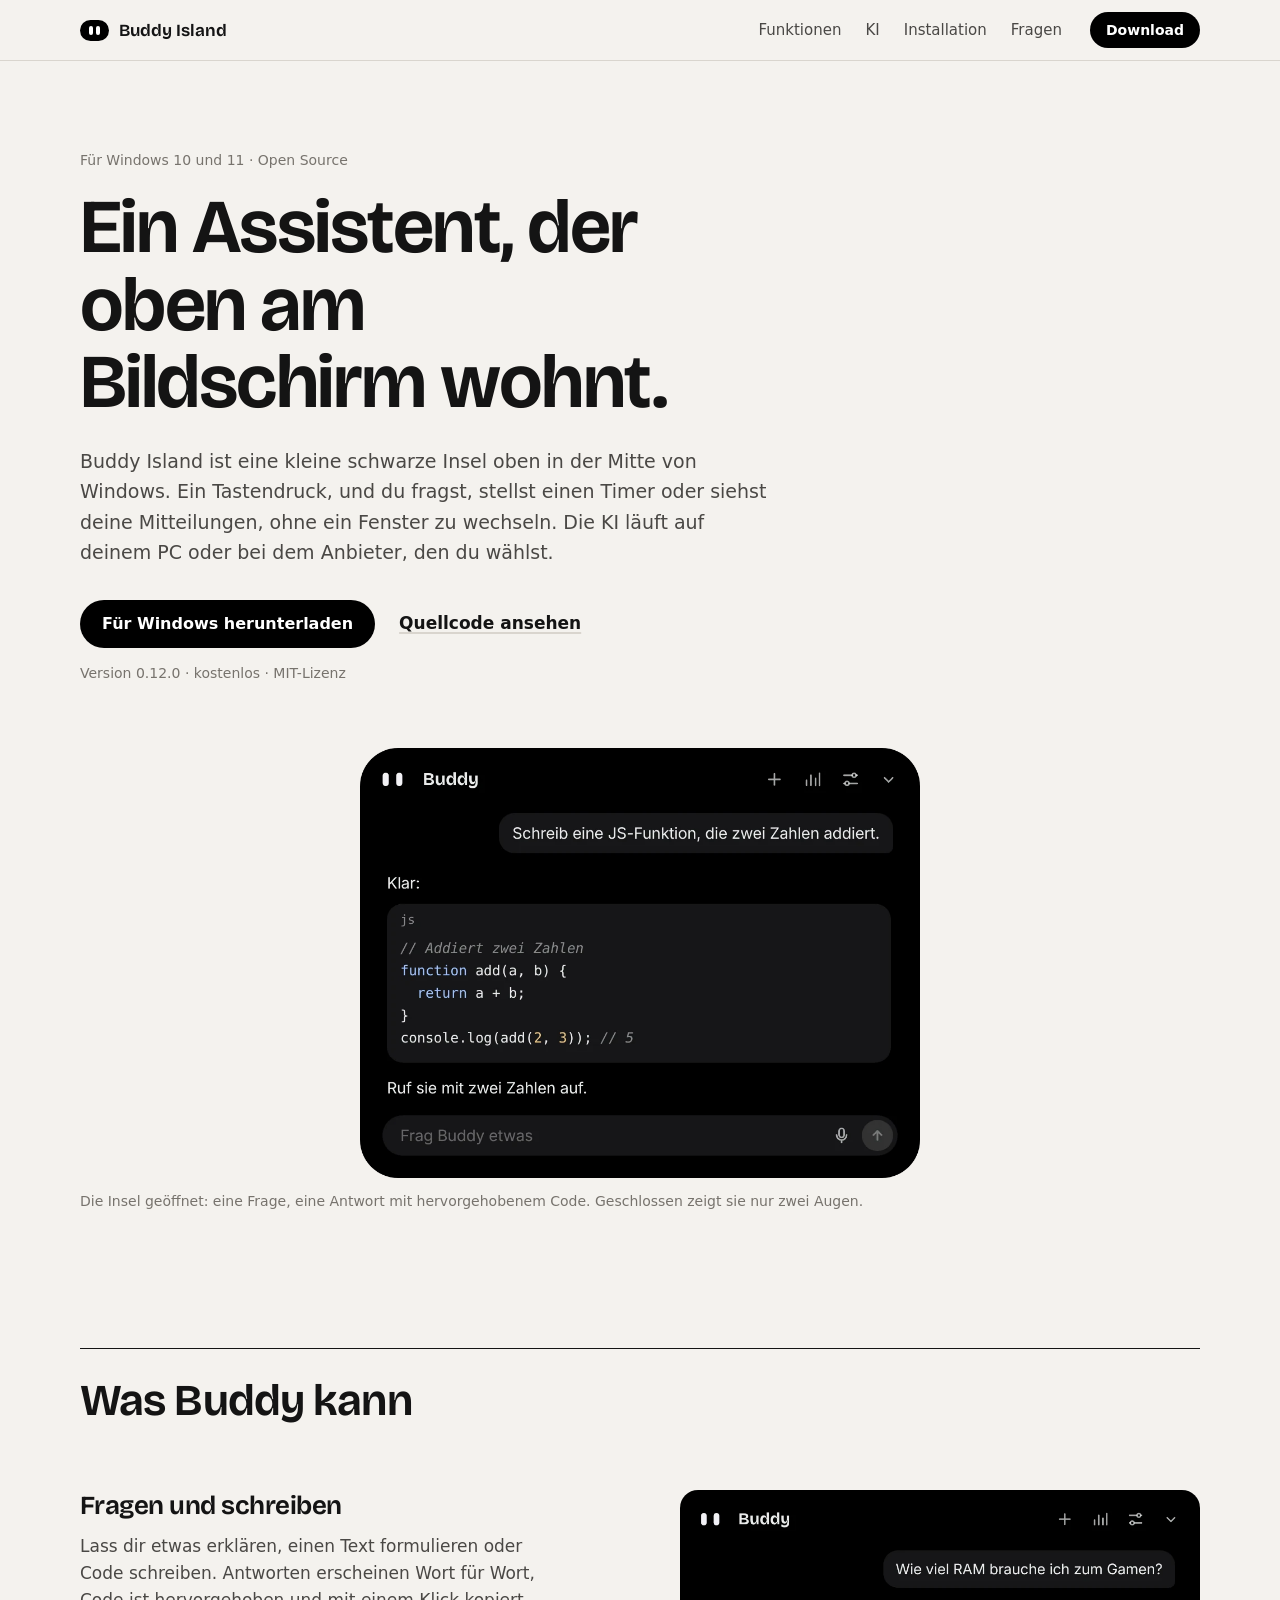
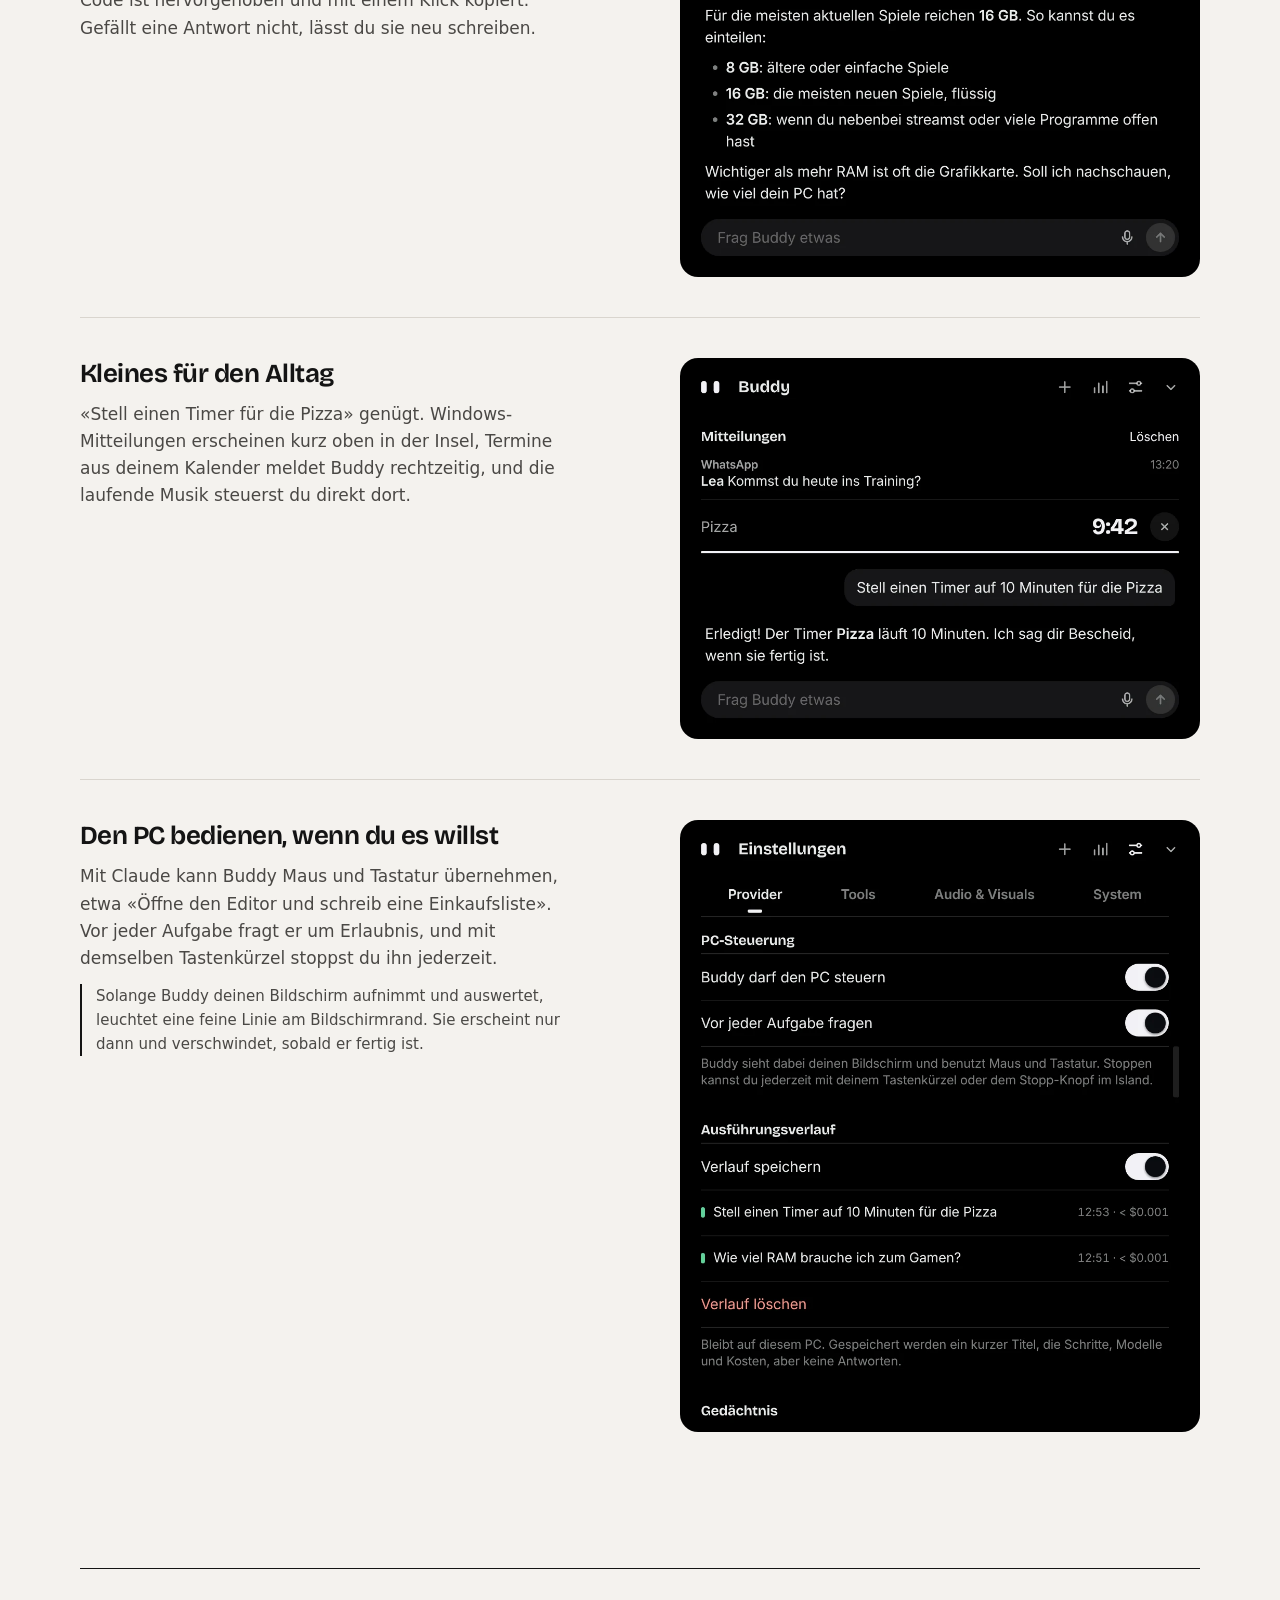
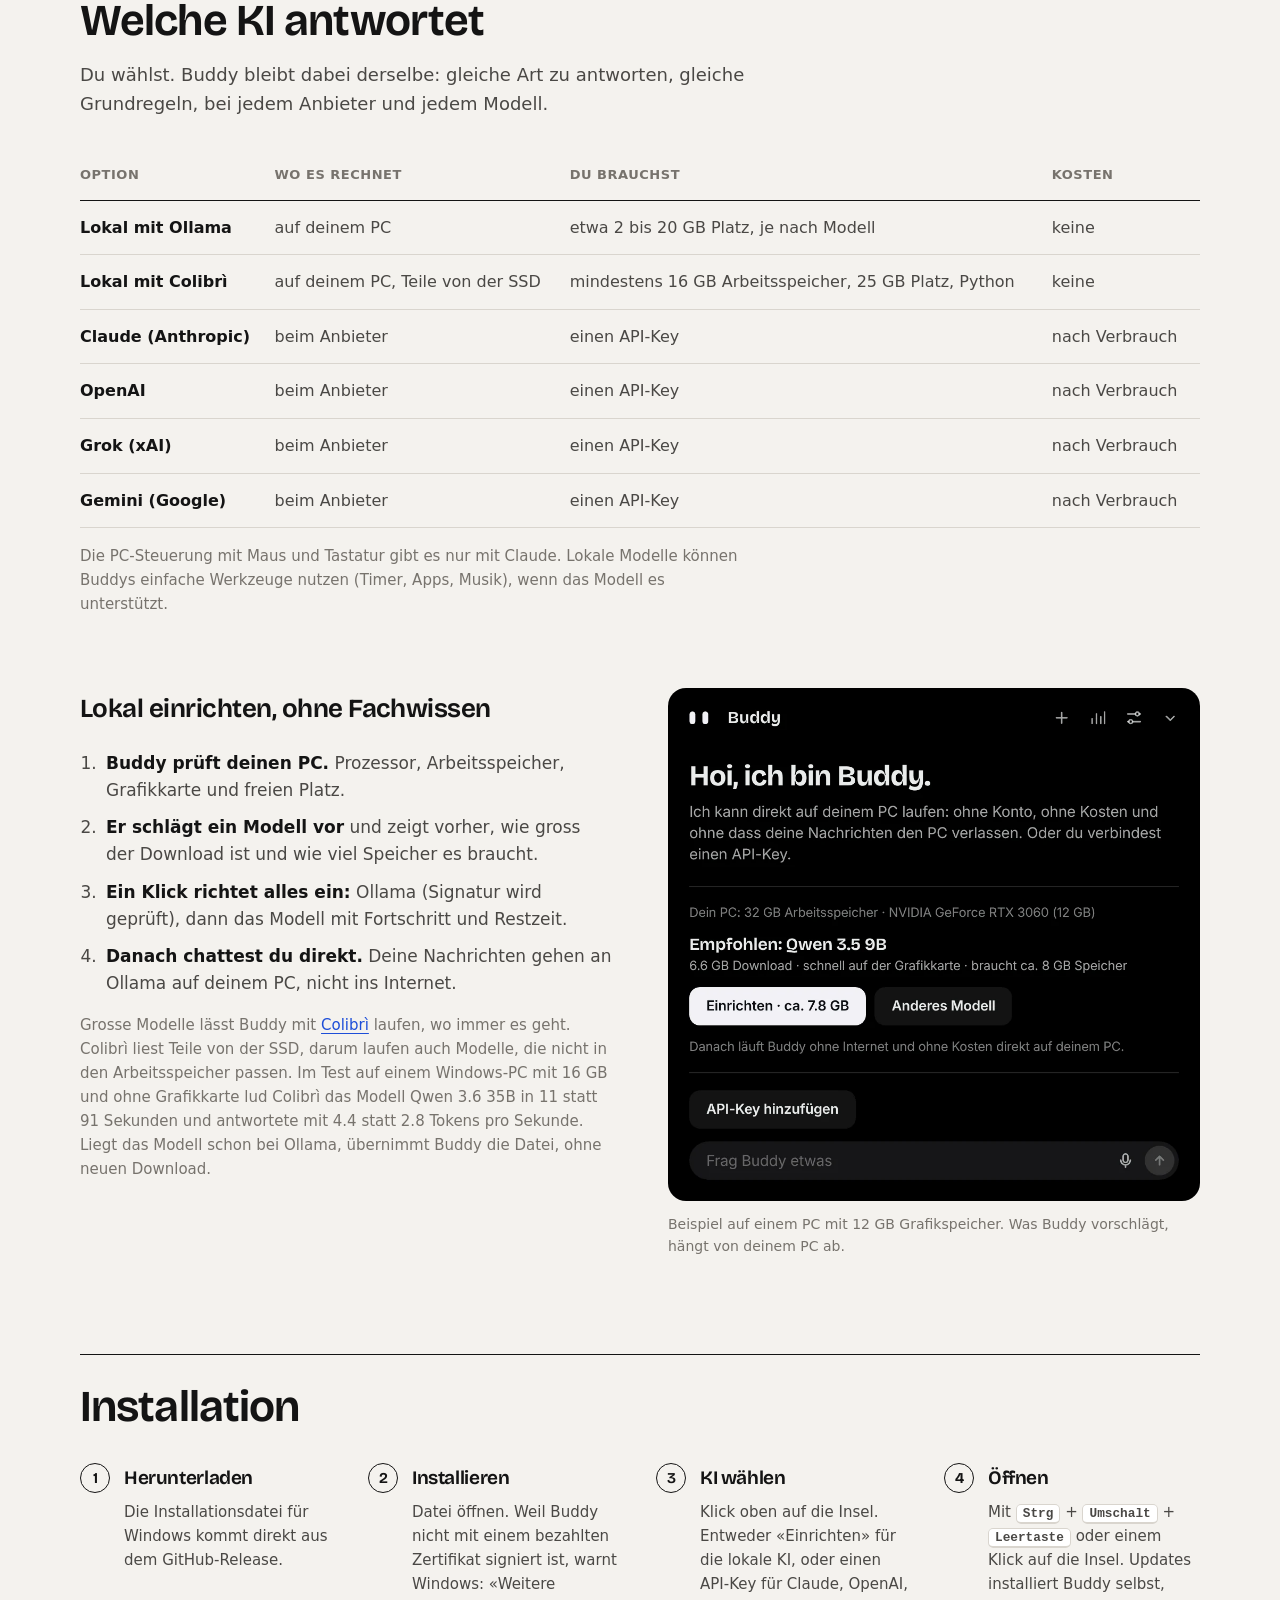
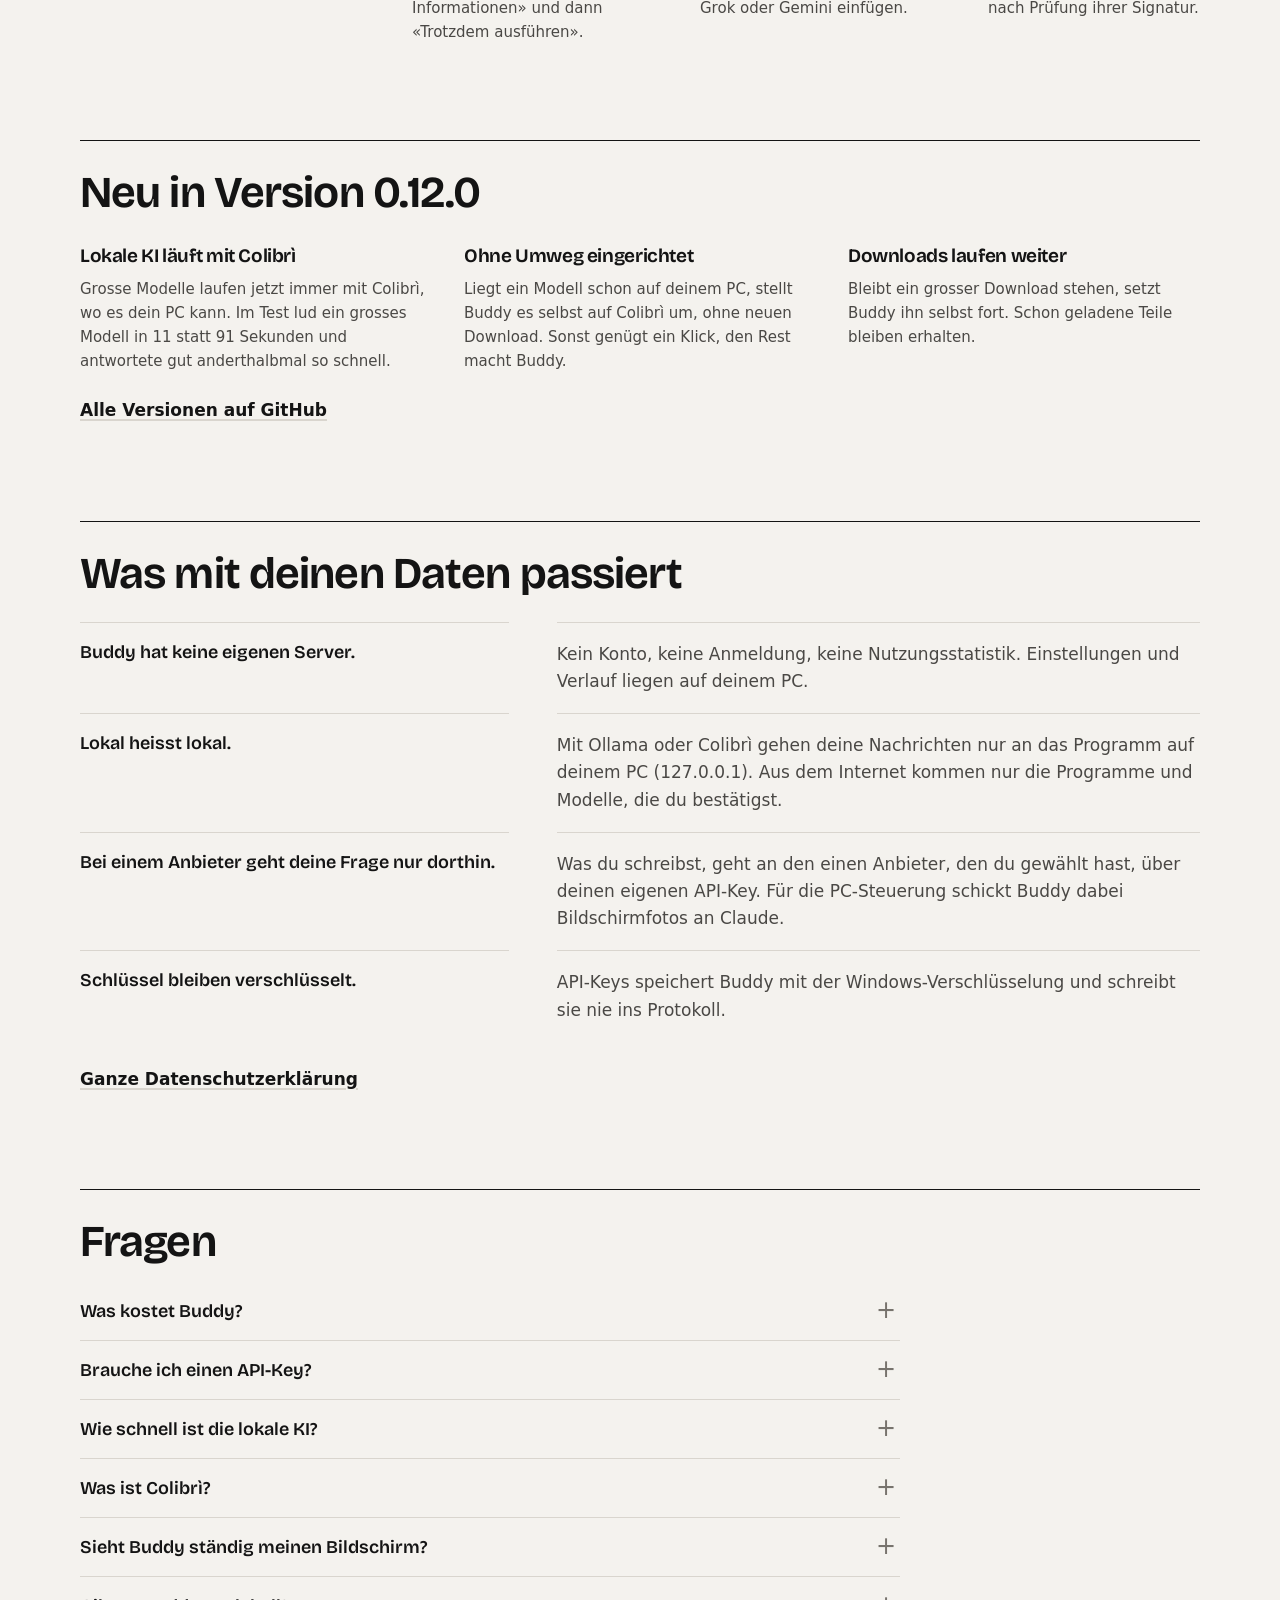
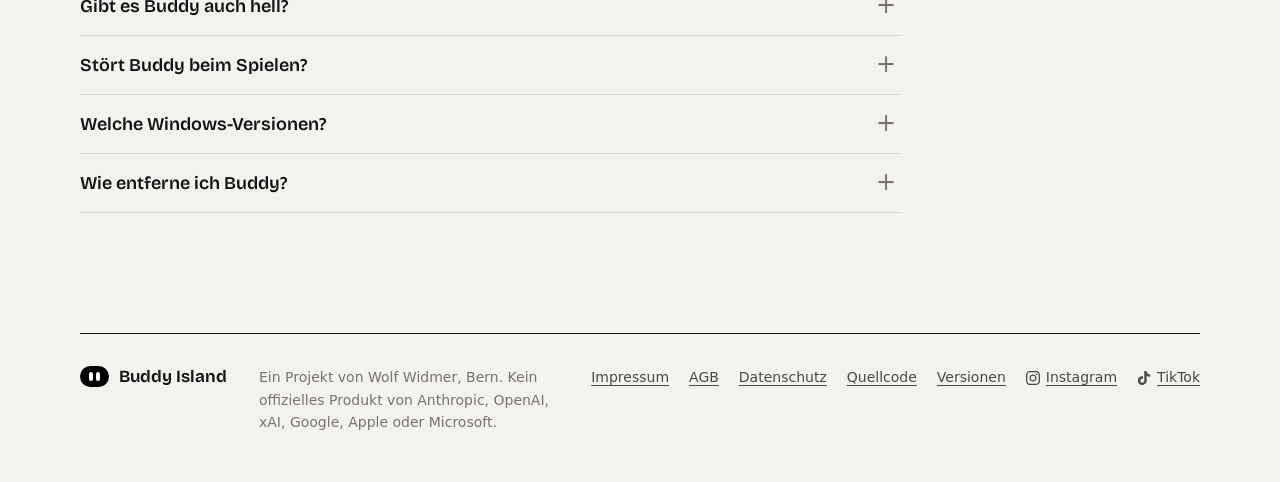
==== index.html @ fc5bae1f "Impressum, AGB und Datenschutz für Buddy Cloud - impressum.html: Anbieter, Adresse, Kontakt (Pflicht" ====
<!doctype html>
<html lang="de">
<head>
  <meta charset="utf-8">
  <meta name="viewport" content="width=device-width, initial-scale=1">
  <title>Buddy Island – KI-Assistent oben am Windows-Bildschirm</title>
  <meta name="description" content="Buddy Island ist ein Open-Source-Assistent für Windows 10 und 11, der als kleine Insel oben am Bildschirm wohnt. Lokal mit Ollama oder Colibrì, oder mit Claude, OpenAI, Grok und Gemini.">
  <link rel="canonical" href="https://buddy-island.top/">
  <meta property="og:type" content="website">
  <meta property="og:locale" content="de_CH">
  <meta property="og:site_name" content="Buddy Island">
  <meta property="og:title" content="Buddy Island – KI-Assistent oben am Windows-Bildschirm">
  <meta property="og:description" content="Eine kleine Insel oben in Windows: Fragen, Timer, Musik, Mitteilungen. Lokal oder mit Claude, OpenAI, Grok und Gemini.">
  <meta property="og:url" content="https://buddy-island.top/">
  <meta property="og:image" content="https://buddy-island.top/img/og.png">
  <meta property="og:image:width" content="1200">
  <meta property="og:image:height" content="630">
  <meta name="twitter:card" content="summary_large_image">
  <meta name="theme-color" content="#f4f2ee">
  <meta http-equiv="Content-Security-Policy" content="default-src 'self'; img-src 'self' data:; style-src 'self'; font-src 'self'; script-src 'self'; connect-src https://api.github.com https://raw.githubusercontent.com">
  <link rel="icon" href="favicon.png">
  <link rel="apple-touch-icon" href="apple-touch-icon.png">
  <link rel="preload" href="fonts/bricolage-grotesque.woff2" as="font" type="font/woff2" crossorigin>
  <link rel="stylesheet" href="style.css">
</head>
<body>
  <a class="skip" href="#inhalt">Zum Inhalt springen</a>

  <header class="top">
    <div class="wrap top-row">
      <a class="mark" href="#" aria-label="Buddy Island, zum Seitenanfang"><span class="eyes" aria-hidden="true"><i></i><i></i></span>Buddy Island</a>
      <nav aria-label="Hauptnavigation">
        <ul class="nav" id="nav">
          <li><a href="#kann">Funktionen</a></li>
          <li><a href="#ki">KI</a></li>
          <li><a href="#start">Installation</a></li>
          <li><a href="#fragen">Fragen</a></li>
        </ul>
      </nav>
      <a class="btn btn-small" href="https://github.com/wolfawidmer-sudo/buddy-island/releases/latest" data-download>Download</a>
    </div>
  </header>

  <main id="inhalt">
    <section class="hero wrap">
      <p class="eyebrow">Für Windows 10 und 11 · Open Source</p>
      <h1>Ein Assistent, der oben am Bildschirm wohnt.</h1>
      <p class="lead">Buddy Island ist eine kleine schwarze Insel oben in der Mitte von Windows. Ein Tastendruck, und du fragst, stellst einen Timer oder siehst deine Mitteilungen, ohne ein Fenster zu wechseln. Die KI läuft auf deinem PC oder bei dem Anbieter, den du wählst.</p>
      <div class="cta">
        <a class="btn" href="https://github.com/wolfawidmer-sudo/buddy-island/releases/latest" data-download>Für Windows herunterladen</a>
        <a class="link" href="https://github.com/wolfawidmer-sudo/buddy-island">Quellcode ansehen</a>
      </div>
      <p class="meta"><span data-version>Version 0.12.0</span><span data-size></span> · kostenlos · MIT-Lizenz</p>

      <figure class="stage">
        <div class="stage-screen">
          <img class="stage-island" src="img/chat-code.webp" width="1000" height="768" alt="Das geöffnete Buddy-Island oben am Bildschirm: Buddy schreibt eine JavaScript-Funktion, der Code ist farbig hervorgehoben.">
        </div>
        <figcaption>Die Insel geöffnet: eine Frage, eine Antwort mit hervorgehobenem Code. Geschlossen zeigt sie nur zwei Augen.</figcaption>
      </figure>
    </section>

    <section class="block wrap" id="kann" aria-labelledby="kann-t">
      <h2 id="kann-t">Was Buddy kann</h2>
      <div class="rows">
        <article class="row">
          <div class="row-text">
            <h3>Fragen und schreiben</h3>
            <p>Lass dir etwas erklären, einen Text formulieren oder Code schreiben. Antworten erscheinen Wort für Wort, Code ist hervorgehoben und mit einem Klick kopiert. Gefällt eine Antwort nicht, lässt du sie neu schreiben.</p>
          </div>
          <img class="shot" src="img/open-ai.webp" width="1000" height="744" loading="lazy" alt="Buddy beantwortet die Frage, wie viel Arbeitsspeicher man zum Gamen braucht.">
        </article>
        <article class="row">
          <div class="row-text">
            <h3>Kleines für den Alltag</h3>
            <p>«Stell einen Timer für die Pizza» genügt. Windows-Mitteilungen erscheinen kurz oben in der Insel, Termine aus deinem Kalender meldet Buddy rechtzeitig, und die laufende Musik steuerst du direkt dort.</p>
          </div>
          <img class="shot" src="img/open-timer.webp" width="1000" height="734" loading="lazy" alt="Die Insel mit einer WhatsApp-Mitteilung und einem laufenden Pizza-Timer.">
        </article>
        <article class="row">
          <div class="row-text">
            <h3>Den PC bedienen, wenn du es willst</h3>
            <p>Mit Claude kann Buddy Maus und Tastatur übernehmen, etwa «Öffne den Editor und schreib eine Einkaufsliste». Vor jeder Aufgabe fragt er um Erlaubnis, und mit demselben Tastenkürzel stoppst du ihn jederzeit.</p>
            <p class="aside">Solange Buddy deinen Bildschirm aufnimmt und auswertet, leuchtet eine feine Linie am Bildschirmrand. Sie erscheint nur dann und verschwindet, sobald er fertig ist.</p>
          </div>
          <img class="shot" src="img/settings-control.webp" width="1000" height="1176" loading="lazy" alt="Einstellungen: Buddy darf den PC steuern und fragt vor jeder Aufgabe.">
        </article>
      </div>
    </section>

    <section class="block wrap" id="ki" aria-labelledby="ki-t">
      <h2 id="ki-t">Welche KI antwortet</h2>
      <p class="intro">Du wählst. Buddy bleibt dabei derselbe: gleiche Art zu antworten, gleiche Grundregeln, bei jedem Anbieter und jedem Modell.</p>
      <div class="table-wrap">
        <table class="providers">
          <thead><tr><th scope="col">Option</th><th scope="col">Wo es rechnet</th><th scope="col">Du brauchst</th><th scope="col">Kosten</th></tr></thead>
          <tbody>
            <tr><th scope="row">Lokal mit Ollama</th><td data-label="Wo es rechnet">auf deinem PC</td><td data-label="Du brauchst">etwa 2 bis 20 GB Platz, je nach Modell</td><td data-label="Kosten">keine</td></tr>
            <tr><th scope="row">Lokal mit Colibrì</th><td data-label="Wo es rechnet">auf deinem PC, Teile von der SSD</td><td data-label="Du brauchst">mindestens 16 GB Arbeitsspeicher, 25 GB Platz, Python</td><td data-label="Kosten">keine</td></tr>
            <tr><th scope="row">Claude (Anthropic)</th><td data-label="Wo es rechnet">beim Anbieter</td><td data-label="Du brauchst">einen API-Key</td><td data-label="Kosten">nach Verbrauch</td></tr>
            <tr><th scope="row">OpenAI</th><td data-label="Wo es rechnet">beim Anbieter</td><td data-label="Du brauchst">einen API-Key</td><td data-label="Kosten">nach Verbrauch</td></tr>
            <tr><th scope="row">Grok (xAI)</th><td data-label="Wo es rechnet">beim Anbieter</td><td data-label="Du brauchst">einen API-Key</td><td data-label="Kosten">nach Verbrauch</td></tr>
            <tr><th scope="row">Gemini (Google)</th><td data-label="Wo es rechnet">beim Anbieter</td><td data-label="Du brauchst">einen API-Key</td><td data-label="Kosten">nach Verbrauch</td></tr>
          </tbody>
        </table>
      </div>
      <p class="small">Die PC-Steuerung mit Maus und Tastatur gibt es nur mit Claude. Lokale Modelle können Buddys einfache Werkzeuge nutzen (Timer, Apps, Musik), wenn das Modell es unterstützt.</p>

      <div class="split" id="lokal">
        <div>
          <h3>Lokal einrichten, ohne Fachwissen</h3>
          <ol class="steps">
            <li><strong>Buddy prüft deinen PC.</strong> Prozessor, Arbeitsspeicher, Grafikkarte und freien Platz.</li>
            <li><strong>Er schlägt ein Modell vor</strong> und zeigt vorher, wie gross der Download ist und wie viel Speicher es braucht.</li>
            <li><strong>Ein Klick richtet alles ein:</strong> Ollama (Signatur wird geprüft), dann das Modell mit Fortschritt und Restzeit.</li>
            <li><strong>Danach chattest du direkt.</strong> Deine Nachrichten gehen an Ollama auf deinem PC, nicht ins Internet.</li>
          </ol>
          <p class="small">Grosse Modelle lässt Buddy mit <a href="https://github.com/JustVugg/colibri">Colibrì</a> laufen, wo immer es geht. Colibrì liest Teile von der SSD, darum laufen auch Modelle, die nicht in den Arbeitsspeicher passen. Im Test auf einem Windows-PC mit 16 GB und ohne Grafikkarte lud Colibrì das Modell Qwen 3.6 35B in 11 statt 91 Sekunden und antwortete mit 4.4 statt 2.8 Tokens pro Sekunde. Liegt das Modell schon bei Ollama, übernimmt Buddy die Datei, ohne neuen Download.</p>
        </div>
        <figure>
          <img class="shot" src="img/local-setup.webp" width="1000" height="964" loading="lazy" alt="Ersteinrichtung in der Insel: Buddy zeigt den PC, ein empfohlenes Modell mit Download-Grösse und den Knopf Einrichten.">
          <figcaption>Beispiel auf einem PC mit 12 GB Grafikspeicher. Was Buddy vorschlägt, hängt von deinem PC ab.</figcaption>
        </figure>
      </div>
    </section>

    <section class="block wrap" id="start" aria-labelledby="start-t">
      <h2 id="start-t">Installation</h2>
      <ol class="install">
        <li><span>1</span><div><h3>Herunterladen</h3><p>Die Installationsdatei für Windows kommt direkt aus dem GitHub-Release<span data-size-text></span>.</p></div></li>
        <li><span>2</span><div><h3>Installieren</h3><p>Datei öffnen. Weil Buddy nicht mit einem bezahlten Zertifikat signiert ist, warnt Windows: «Weitere Informationen» und dann «Trotzdem ausführen».</p></div></li>
        <li><span>3</span><div><h3>KI wählen</h3><p>Klick oben auf die Insel. Entweder «Einrichten» für die lokale KI, oder einen API-Key für Claude, OpenAI, Grok oder Gemini einfügen.</p></div></li>
        <li><span>4</span><div><h3>Öffnen</h3><p>Mit <kbd>Strg</kbd> + <kbd>Umschalt</kbd> + <kbd>Leertaste</kbd> oder einem Klick auf die Insel. Updates installiert Buddy selbst, nach Prüfung ihrer Signatur.</p></div></li>
      </ol>
    </section>

    <section class="block wrap" id="neu" aria-labelledby="neu-t">
      <h2 id="neu-t">Neu in <span data-version>Version 0.12.0</span></h2>
      <ul class="news" id="newsList">
        <li><h3>Lokale KI läuft mit Colibrì</h3><p>Grosse Modelle laufen jetzt immer mit Colibrì, wo es dein PC kann. Im Test lud ein grosses Modell in 11 statt 91 Sekunden und antwortete gut anderthalbmal so schnell.</p></li>
        <li><h3>Ohne Umweg eingerichtet</h3><p>Liegt ein Modell schon auf deinem PC, stellt Buddy es selbst auf Colibrì um, ohne neuen Download. Sonst genügt ein Klick, den Rest macht Buddy.</p></li>
        <li><h3>Downloads laufen weiter</h3><p>Bleibt ein grosser Download stehen, setzt Buddy ihn selbst fort. Schon geladene Teile bleiben erhalten.</p></li>
      </ul>
      <a class="link" href="https://github.com/wolfawidmer-sudo/buddy-island/releases">Alle Versionen auf GitHub</a>
    </section>

    <section class="block wrap" id="daten" aria-labelledby="daten-t">
      <h2 id="daten-t">Was mit deinen Daten passiert</h2>
      <dl class="facts">
        <dt>Buddy hat keine eigenen Server.</dt>
        <dd>Kein Konto, keine Anmeldung, keine Nutzungsstatistik. Einstellungen und Verlauf liegen auf deinem PC.</dd>
        <dt>Lokal heisst lokal.</dt>
        <dd>Mit Ollama oder Colibrì gehen deine Nachrichten nur an das Programm auf deinem PC (127.0.0.1). Aus dem Internet kommen nur die Programme und Modelle, die du bestätigst.</dd>
        <dt>Bei einem Anbieter geht deine Frage nur dorthin.</dt>
        <dd>Was du schreibst, geht an den einen Anbieter, den du gewählt hast, über deinen eigenen API-Key. Für die PC-Steuerung schickt Buddy dabei Bildschirmfotos an Claude.</dd>
        <dt>Schlüssel bleiben verschlüsselt.</dt>
        <dd>API-Keys speichert Buddy mit der Windows-Verschlüsselung und schreibt sie nie ins Protokoll.</dd>
      </dl>
      <a class="link" href="privacy.html">Ganze Datenschutzerklärung</a>
    </section>

    <section class="block wrap" id="fragen" aria-labelledby="fragen-t">
      <h2 id="fragen-t">Fragen</h2>
      <div class="faq">
        <details id="faq-cost"><summary>Was kostet Buddy?</summary><p>Buddy selbst nichts. Mit der lokalen KI entstehen keine Kosten. Mit Claude, OpenAI, Grok oder Gemini bezahlst du beim Anbieter nach Verbrauch; in den Einstellungen setzt du ein Monatslimit.</p></details>
        <details id="faq-key"><summary>Brauche ich einen API-Key?</summary><p>Nur für Claude, OpenAI, Grok oder Gemini. Den Key erstellst du im Konto des Anbieters. Ein Abo wie ChatGPT Plus oder Claude Pro enthält keinen API-Zugang. Die lokale KI braucht keinen Key.</p></details>
        <details id="faq-local"><summary>Wie schnell ist die lokale KI?</summary><p>Das hängt vom PC ab. Mit einer Grafikkarte, in die das Modell passt, antwortet sie flüssig; nur mit dem Prozessor deutlich langsamer. Buddy zeigt vor dem Download eine grobe Einschätzung und kann das Tempo auf deinem PC messen.</p></details>
        <details id="faq-colibri"><summary>Was ist Colibrì?</summary><p>Ein eigenständiges Open-Source-Programm, das sehr grosse Modelle laufen lässt, indem es Teile von der SSD liest. Buddy nutzt es für grosse Modelle immer, wenn es auf deinem PC läuft; Ollama bleibt für kleinere Modelle, die Colibrì nicht kennt. In den Einstellungen lässt sich das abschalten.</p></details>
        <details id="faq-screen"><summary>Sieht Buddy ständig meinen Bildschirm?</summary><p>Nein. Nur während einer Aufgabe, für die du ihm die PC-Steuerung erlaubt hast. Solange er hinschaut, leuchtet der Bildschirmrand; ohne diesen Rand nimmt er nichts auf. Läuft ein Spiel, pausiert er.</p></details>
        <details id="faq-theme"><summary>Gibt es Buddy auch hell?</summary><p>Ja. Unter Einstellungen → Erscheinungsbild wählst du Dunkel, Hell oder wie Windows. Geschlossen bleibt die Insel immer schwarz, die Augen haben deine Akzentfarbe.</p></details>
        <details id="faq-games"><summary>Stört Buddy beim Spielen?</summary><p>Läuft ein Spiel im Vordergrund, blendet Buddy sich aus: keine Einblendungen, kein Ton, keine Steuerung. Verpasste Mitteilungen siehst du danach.</p></details>
        <details id="faq-windows"><summary>Welche Windows-Versionen?</summary><p>Windows 10 ab Version 1809 und Windows 11, jeweils 64 Bit. Die lokale KI mit Ollama braucht Windows 10 22H2 oder neuer.</p></details>
        <details id="faq-remove"><summary>Wie entferne ich Buddy?</summary><p>Windows-Einstellungen → Apps → Installierte Apps → Buddy Island → Deinstallieren. Für alles den Ordner <code>%APPDATA%\Buddy Island</code> löschen. Ollama und Colibrì sind eigene Programme und bleiben, bis du sie entfernst.</p></details>
      </div>
    </section>
  </main>

  <footer class="foot wrap">
    <p class="mark"><span class="eyes" aria-hidden="true"><i></i><i></i></span>Buddy Island</p>
    <p>Ein Projekt von Wolf Widmer, Bern. Kein offizielles Produkt von Anthropic, OpenAI, xAI, Google, Apple oder Microsoft.</p>
    <ul>
      <li><a href="impressum.html">Impressum</a></li>
      <li><a href="agb.html">AGB</a></li>
      <li><a href="privacy.html">Datenschutz</a></li>
      <li><a href="https://github.com/wolfawidmer-sudo/buddy-island">Quellcode</a></li>
      <li><a href="https://github.com/wolfawidmer-sudo/buddy-island/releases">Versionen</a></li>
      <li><a class="social" href="https://www.instagram.com/buddy_island/" rel="noopener"><svg class="ico" viewBox="0 0 24 24" aria-hidden="true" focusable="false"><path fill="currentColor" d="M7.0301.084c-1.2768.0602-2.1487.264-2.911.5634-.7888.3075-1.4575.72-2.1228 1.3877-.6652.6677-1.075 1.3368-1.3802 2.127-.2954.7638-.4956 1.6365-.552 2.914-.0564 1.2775-.0689 1.6882-.0626 4.947.0062 3.2586.0206 3.6671.0825 4.9473.061 1.2765.264 2.1482.5635 2.9107.308.7889.72 1.4573 1.388 2.1228.6679.6655 1.3365 1.0743 2.1285 1.38.7632.295 1.6361.4961 2.9134.552 1.2773.056 1.6884.069 4.9462.0627 3.2578-.0062 3.668-.0207 4.9478-.0814 1.28-.0607 2.147-.2652 2.9098-.5633.7889-.3086 1.4578-.72 2.1228-1.3881.665-.6682 1.0745-1.3378 1.3795-2.1284.2957-.7632.4966-1.636.552-2.9124.056-1.2809.0692-1.6898.063-4.948-.0063-3.2583-.021-3.6668-.0817-4.9465-.0607-1.2797-.264-2.1487-.5633-2.9117-.3084-.7889-.72-1.4568-1.3876-2.1228C21.2982 1.33 20.628.9208 19.8378.6165 19.074.321 18.2017.1197 16.9244.0645 15.6471.0093 15.236-.005 11.977.0014 8.718.0076 8.31.0215 7.0301.0839m.1402 21.6932c-1.17-.0509-1.8053-.2453-2.2287-.408-.5606-.216-.96-.4771-1.3819-.895-.422-.4178-.6811-.8186-.9-1.378-.1644-.4234-.3624-1.058-.4171-2.228-.0595-1.2645-.072-1.6442-.079-4.848-.007-3.2037.0053-3.583.0607-4.848.05-1.169.2456-1.805.408-2.2282.216-.5613.4762-.96.895-1.3816.4188-.4217.8184-.6814 1.3783-.9003.423-.1651 1.0575-.3614 2.227-.4171 1.2655-.06 1.6447-.072 4.848-.079 3.2033-.007 3.5835.005 4.8495.0608 1.169.0508 1.8053.2445 2.228.408.5608.216.96.4754 1.3816.895.4217.4194.6816.8176.9005 1.3787.1653.4217.3617 1.056.4169 2.2263.0602 1.2655.0739 1.645.0796 4.848.0058 3.203-.0055 3.5834-.061 4.848-.051 1.17-.245 1.8055-.408 2.2294-.216.5604-.4763.96-.8954 1.3814-.419.4215-.8181.6811-1.3783.9-.4224.1649-1.0577.3617-2.2262.4174-1.2656.0595-1.6448.072-4.8493.079-3.2045.007-3.5825-.006-4.848-.0608M16.953 5.5864A1.44 1.44 0 1 0 18.39 4.144a1.44 1.44 0 0 0-1.437 1.4424M5.8385 12.012c.0067 3.4032 2.7706 6.1557 6.173 6.1493 3.4026-.0065 6.157-2.7701 6.1506-6.1733-.0065-3.4032-2.771-6.1565-6.174-6.1498-3.403.0067-6.156 2.771-6.1496 6.1738M8 12.0077a4 4 0 1 1 4.008 3.9921A3.9996 3.9996 0 0 1 8 12.0077"/></svg>Instagram</a></li>
      <li><a class="social" href="https://www.tiktok.com/@buddy_island" rel="noopener"><svg class="ico" viewBox="0 0 24 24" aria-hidden="true" focusable="false"><path fill="currentColor" d="M12.525.02c1.31-.02 2.61-.01 3.91-.02.08 1.53.63 3.09 1.75 4.17 1.12 1.11 2.7 1.62 4.24 1.79v4.03c-1.44-.05-2.89-.35-4.2-.97-.57-.26-1.1-.59-1.62-.93-.01 2.92.01 5.84-.02 8.75-.08 1.4-.54 2.79-1.35 3.94-1.31 1.92-3.58 3.17-5.91 3.21-1.43.08-2.86-.31-4.08-1.03-2.02-1.19-3.44-3.37-3.65-5.71-.02-.5-.03-1-.01-1.49.18-1.9 1.12-3.72 2.58-4.96 1.66-1.44 3.98-2.13 6.15-1.72.02 1.48-.04 2.96-.04 4.44-.99-.32-2.15-.23-3.02.37-.63.41-1.11 1.04-1.36 1.75-.21.51-.15 1.07-.14 1.61.24 1.64 1.82 3.02 3.5 2.87 1.12-.01 2.19-.66 2.77-1.61.19-.33.4-.67.41-1.06.1-1.79.06-3.57.07-5.36.01-4.03-.01-8.05.02-12.07z"/></svg>TikTok</a></li>
    </ul>
  </footer>

  <script src="script.js"></script>
</body>
</html>
---- style.css ----
/* Buddy Island – Website
   Ruhig und typografisch: warmes Papierweiss, fast schwarze Schrift, eine einzige Auszeichnung
   (das Schwarz der Insel). Keine Verläufe, kein Glas, keine Kachel-Raster. Echte Bildschirmfotos. */

@font-face {
  font-family: 'Bricolage';
  src: url('fonts/bricolage-grotesque.woff2') format('woff2');
  font-weight: 200 800;
  font-display: swap;
}

:root {
  --paper: #f4f2ee;
  --paper-2: #ebe8e2;
  --ink: #141414;
  --ink-2: #4a4845;
  --ink-3: #77736d;
  --rule: #d9d5ce;
  --island: #000;
  --link: #1d4ed8;
  --w: 1120px;
  --display: 'Bricolage', 'Segoe UI Variable Display', 'Segoe UI', system-ui, sans-serif;
  --text: 'Segoe UI Variable Text', 'Segoe UI', system-ui, -apple-system, sans-serif;
  --mono: ui-monospace, 'Cascadia Mono', Consolas, monospace;
}

* { box-sizing: border-box; }
html { scroll-behavior: smooth; -webkit-text-size-adjust: 100%; }
@media (prefers-reduced-motion: reduce) { html { scroll-behavior: auto; } }
body { margin: 0; background: var(--paper); color: var(--ink); font: 17px/1.6 var(--text); }
img { max-width: 100%; height: auto; display: block; }
a { color: var(--link); text-underline-offset: 3px; }
h1, h2, h3 { font-family: var(--display); font-weight: 650; letter-spacing: -0.02em; margin: 0; }
p { margin: 0; }
kbd { font: 600 0.85em var(--mono); padding: 1px 6px; border: 1px solid var(--rule); border-bottom-width: 2px; border-radius: 5px; background: #fff; }
code { font: 0.9em var(--mono); background: var(--paper-2); padding: 1px 5px; border-radius: 4px; }
:focus-visible { outline: 2px solid var(--link); outline-offset: 3px; }

.wrap { width: min(100% - 40px, var(--w)); margin-inline: auto; }
.skip { position: absolute; left: -999px; top: 8px; background: #fff; padding: 8px 12px; z-index: 10; }
.skip:focus { left: 8px; }

/* ---------- Kopf ---------- */
.top { position: sticky; top: 0; z-index: 5; background: color-mix(in srgb, var(--paper) 94%, transparent); border-bottom: 1px solid var(--rule); }
.top-row { display: flex; align-items: center; gap: 28px; height: 60px; }
.mark { display: inline-flex; align-items: center; gap: 10px; font: 650 17px var(--display); color: var(--ink); text-decoration: none; margin: 0; }
.eyes { display: inline-flex; gap: 3px; padding: 6px 9px; background: var(--island); border-radius: 999px; }
.eyes i { width: 4px; height: 9px; background: #fff; border-radius: 2px; } /* weiss, wie Buddys Augen in der App */
.nav { display: flex; gap: 24px; list-style: none; margin: 0; padding: 0; }
.nav a { color: var(--ink-2); text-decoration: none; font-size: 15px; }
.nav a:hover { color: var(--ink); }
nav { margin-left: auto; }

.btn { display: inline-flex; align-items: center; justify-content: center; min-height: 48px; padding: 0 22px; border-radius: 999px; background: var(--island); color: #fff; font: 600 16px var(--text); text-decoration: none; transition: background-color 0.15s; }
.btn:hover { background: #2a2a2a; }
.btn-small { min-height: 36px; padding: 0 16px; font-size: 14px; }
.link { color: var(--ink); font-weight: 600; text-decoration: underline; text-decoration-color: var(--rule); text-decoration-thickness: 2px; }
.link:hover { text-decoration-color: var(--ink); }

/* ---------- Einstieg ---------- */
.hero { padding: 88px 0 40px; }
.eyebrow { font-size: 14px; color: var(--ink-3); margin-bottom: 18px; }
.hero h1 { font-size: clamp(40px, 6.4vw, 76px); line-height: 1.02; max-width: 13ch; }
.lead { margin-top: 24px; max-width: 58ch; font-size: 19px; color: var(--ink-2); }
.cta { display: flex; align-items: center; flex-wrap: wrap; gap: 24px; margin-top: 32px; }
.meta { margin-top: 14px; font-size: 14px; color: var(--ink-3); }

/* Bühne: die Oberkante eines Bildschirms, die Insel hängt in der Mitte */
.stage { margin: 64px 0 0; }
.stage-screen { position: relative; display: flex; justify-content: center; }
.stage-island { position: relative; width: min(560px, 100%); }
.stage figcaption, figure figcaption { margin-top: 12px; font-size: 14px; color: var(--ink-3); }
figure { margin: 0; }

/* ---------- Abschnitte ---------- */
.block { padding: 96px 0 0; }
.block > h2 { font-size: clamp(30px, 3.6vw, 44px); line-height: 1.1; padding-top: 28px; border-top: 1px solid var(--ink); }
.intro { margin-top: 16px; max-width: 62ch; color: var(--ink-2); font-size: 18px; }
.small { margin-top: 16px; font-size: 15px; color: var(--ink-3); max-width: 70ch; }

.rows { margin-top: 24px; }
.row { display: grid; grid-template-columns: minmax(0, 5fr) minmax(0, 6fr); gap: 56px; align-items: start; padding: 40px 0; border-bottom: 1px solid var(--rule); }
.row:last-child { border-bottom: 0; }
.row h3 { font-size: 26px; line-height: 1.2; }
.row-text p { margin-top: 12px; color: var(--ink-2); }
.aside { padding-left: 14px; border-left: 2px solid var(--ink); font-size: 15px; }
.shot { width: 100%; max-width: 520px; justify-self: end; border-radius: 18px; background: #000; }

/* Tabelle der Optionen */
.table-wrap { margin-top: 32px; overflow-x: auto; }
.providers { width: 100%; border-collapse: collapse; font-size: 16px; min-width: 620px; }
.providers th, .providers td { text-align: left; padding: 14px 16px 14px 0; border-bottom: 1px solid var(--rule); vertical-align: top; }
.providers thead th { font-size: 13px; font-weight: 600; color: var(--ink-3); text-transform: uppercase; letter-spacing: 0.04em; border-bottom-color: var(--ink); }
.providers tbody th { font-weight: 600; white-space: nowrap; }
.providers td { color: var(--ink-2); }

.split { display: grid; grid-template-columns: minmax(0, 1fr) minmax(0, 1fr); gap: 56px; margin-top: 72px; align-items: start; }
.split h3 { font-size: 26px; }
.steps { margin: 20px 0 0; padding-left: 22px; }
.steps li { margin-top: 10px; color: var(--ink-2); padding-left: 4px; }
.steps strong { color: var(--ink); }
.split .shot { justify-self: stretch; max-width: none; }

/* Installation */
.install { list-style: none; margin: 32px 0 0; padding: 0; display: grid; grid-template-columns: repeat(4, minmax(0, 1fr)); gap: 32px; }
.install li { display: flex; gap: 14px; }
.install > li > span { font: 650 15px var(--display); width: 30px; height: 30px; flex: none; display: grid; place-items: center; border: 1.5px solid var(--ink); border-radius: 50%; }
.install h3 { font-size: 19px; }
.install p { margin-top: 6px; font-size: 15px; color: var(--ink-2); }

/* Neu */
.news { list-style: none; margin: 24px 0 24px; padding: 0; display: grid; grid-template-columns: repeat(3, minmax(0, 1fr)); gap: 32px; }
.news h3 { font-size: 19px; }
.news p { margin-top: 6px; font-size: 15px; color: var(--ink-2); }

/* Daten */
.facts { margin: 24px 0 24px; display: grid; grid-template-columns: minmax(0, 2fr) minmax(0, 3fr); column-gap: 48px; }
.facts dt { font: 600 18px var(--display); padding: 18px 0; border-top: 1px solid var(--rule); }
.facts dd { margin: 0; padding: 18px 0; border-top: 1px solid var(--rule); color: var(--ink-2); }

/* Fragen */
.faq { margin-top: 16px; max-width: 820px; }
.faq details { border-bottom: 1px solid var(--rule); }
.faq summary { cursor: pointer; list-style: none; padding: 18px 32px 18px 0; position: relative; font: 600 18px var(--display); }
.faq summary::-webkit-details-marker { display: none; }
.faq summary::after { content: "+"; position: absolute; right: 4px; top: 14px; font: 400 24px var(--text); color: var(--ink-3); }
.faq details[open] summary::after { content: "–"; }
.faq details p { padding: 0 0 20px; color: var(--ink-2); max-width: 68ch; }
.faq details:target summary { color: var(--link); }

/* Fuss */
.foot { margin-top: 120px; padding: 32px 0 48px; border-top: 1px solid var(--ink); display: grid; grid-template-columns: auto 1fr auto; gap: 32px; align-items: start; font-size: 14px; color: var(--ink-3); }
.foot ul { list-style: none; margin: 0; padding: 0; display: flex; flex-wrap: wrap; gap: 8px 20px; }
.foot a { color: var(--ink-2); }
.foot a.social { display: inline-flex; align-items: center; gap: 6px; }
.foot a.social .ico { width: 14px; height: 14px; flex: none; }

/* ---------- Tablet und Handy ---------- */
@media (max-width: 900px) {
  .row, .split { grid-template-columns: 1fr; gap: 24px; }
  .shot { justify-self: start; }
  .install { grid-template-columns: repeat(2, minmax(0, 1fr)); }
  .news { grid-template-columns: 1fr; gap: 20px; }
  .foot { grid-template-columns: 1fr; gap: 12px; }
}
@media (max-width: 640px) {
  body { font-size: 16px; }
  .nav { display: none; }
  .top-row { gap: 12px; }
  .hero { padding-top: 48px; }
  .lead { font-size: 17px; }
  .block { padding-top: 64px; }
  .install { grid-template-columns: 1fr; gap: 20px; }
  .facts { grid-template-columns: 1fr; }
  .facts dd { border-top: 0; padding-top: 0; }
  .row h3, .split h3 { font-size: 22px; }
}

/* Unterseiten (Datenschutz) */
.doc { padding: 72px 0 0; max-width: 760px; }
.doc h1 { font-size: clamp(34px, 5vw, 52px); line-height: 1.05; }
.doc h2 { font-size: 24px; margin-top: 40px; padding-top: 20px; border-top: 1px solid var(--rule); }
.doc p, .doc li { color: var(--ink-2); margin-top: 12px; }
.doc ul { padding-left: 20px; }
.doc .stand { color: var(--ink-3); font-size: 14px; }
.doc-back { display: inline-block; margin-top: 40px; color: var(--ink); font-weight: 600; }

/* Optionen-Tabelle auf dem Handy als Liste */
@media (max-width: 640px) {
  .providers { min-width: 0; }
  .providers thead { display: none; }
  .providers tr { display: block; padding: 14px 0; border-bottom: 1px solid var(--rule); }
  .providers th, .providers td { display: block; padding: 2px 0; border: 0; }
  .providers td::before { content: attr(data-label) ": "; color: var(--ink-3); }
}
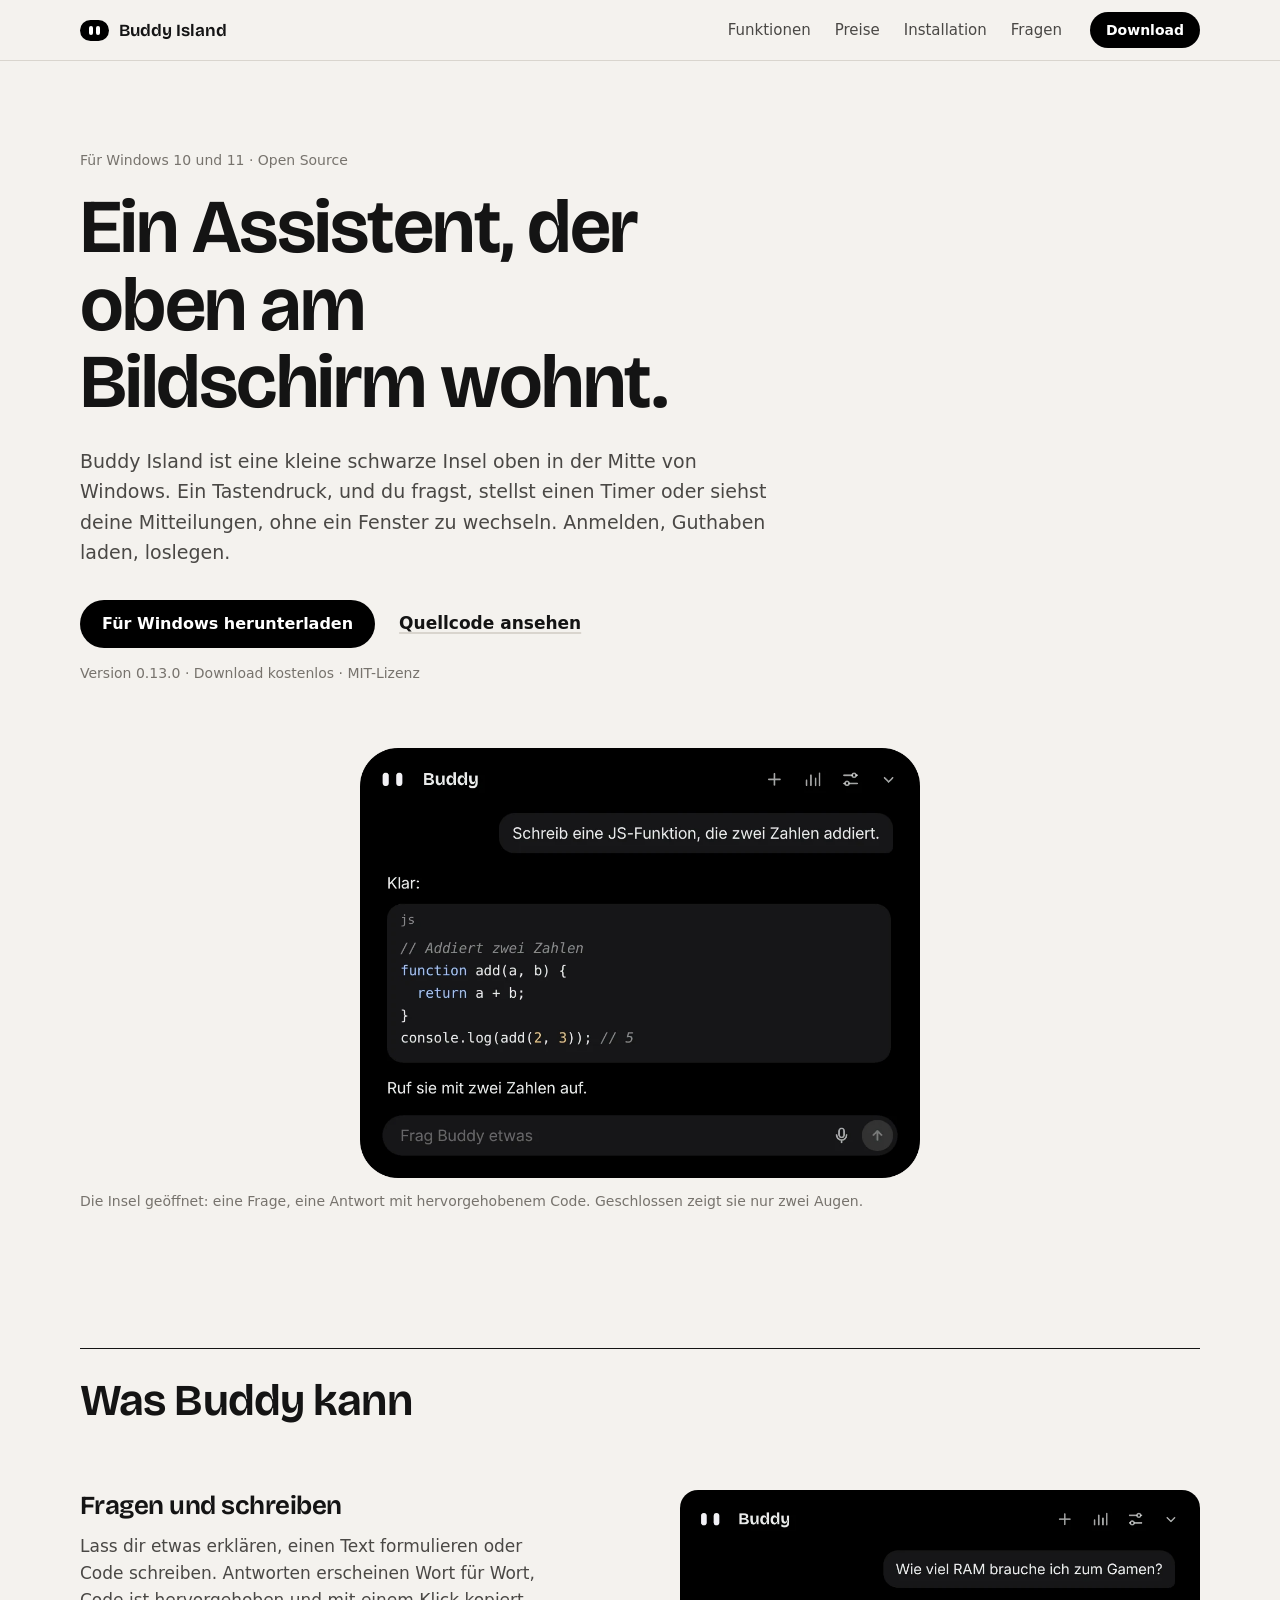
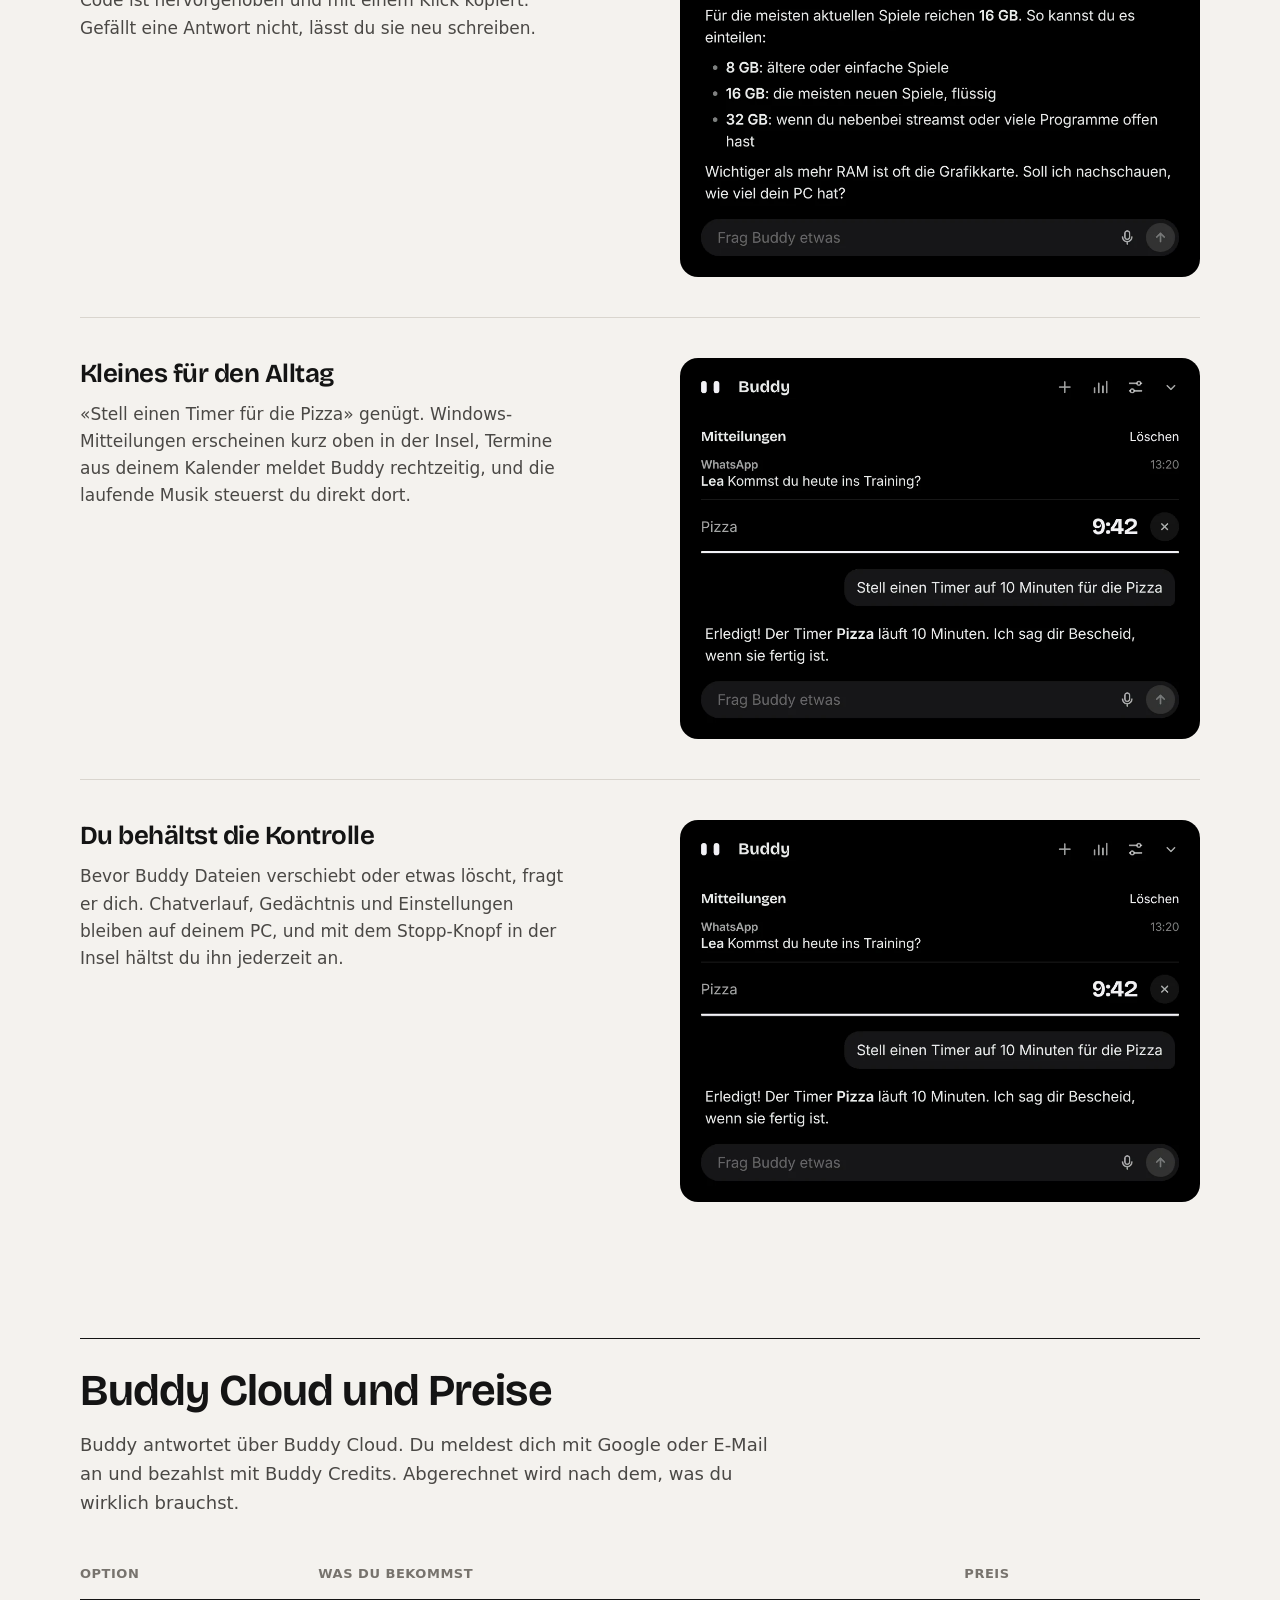
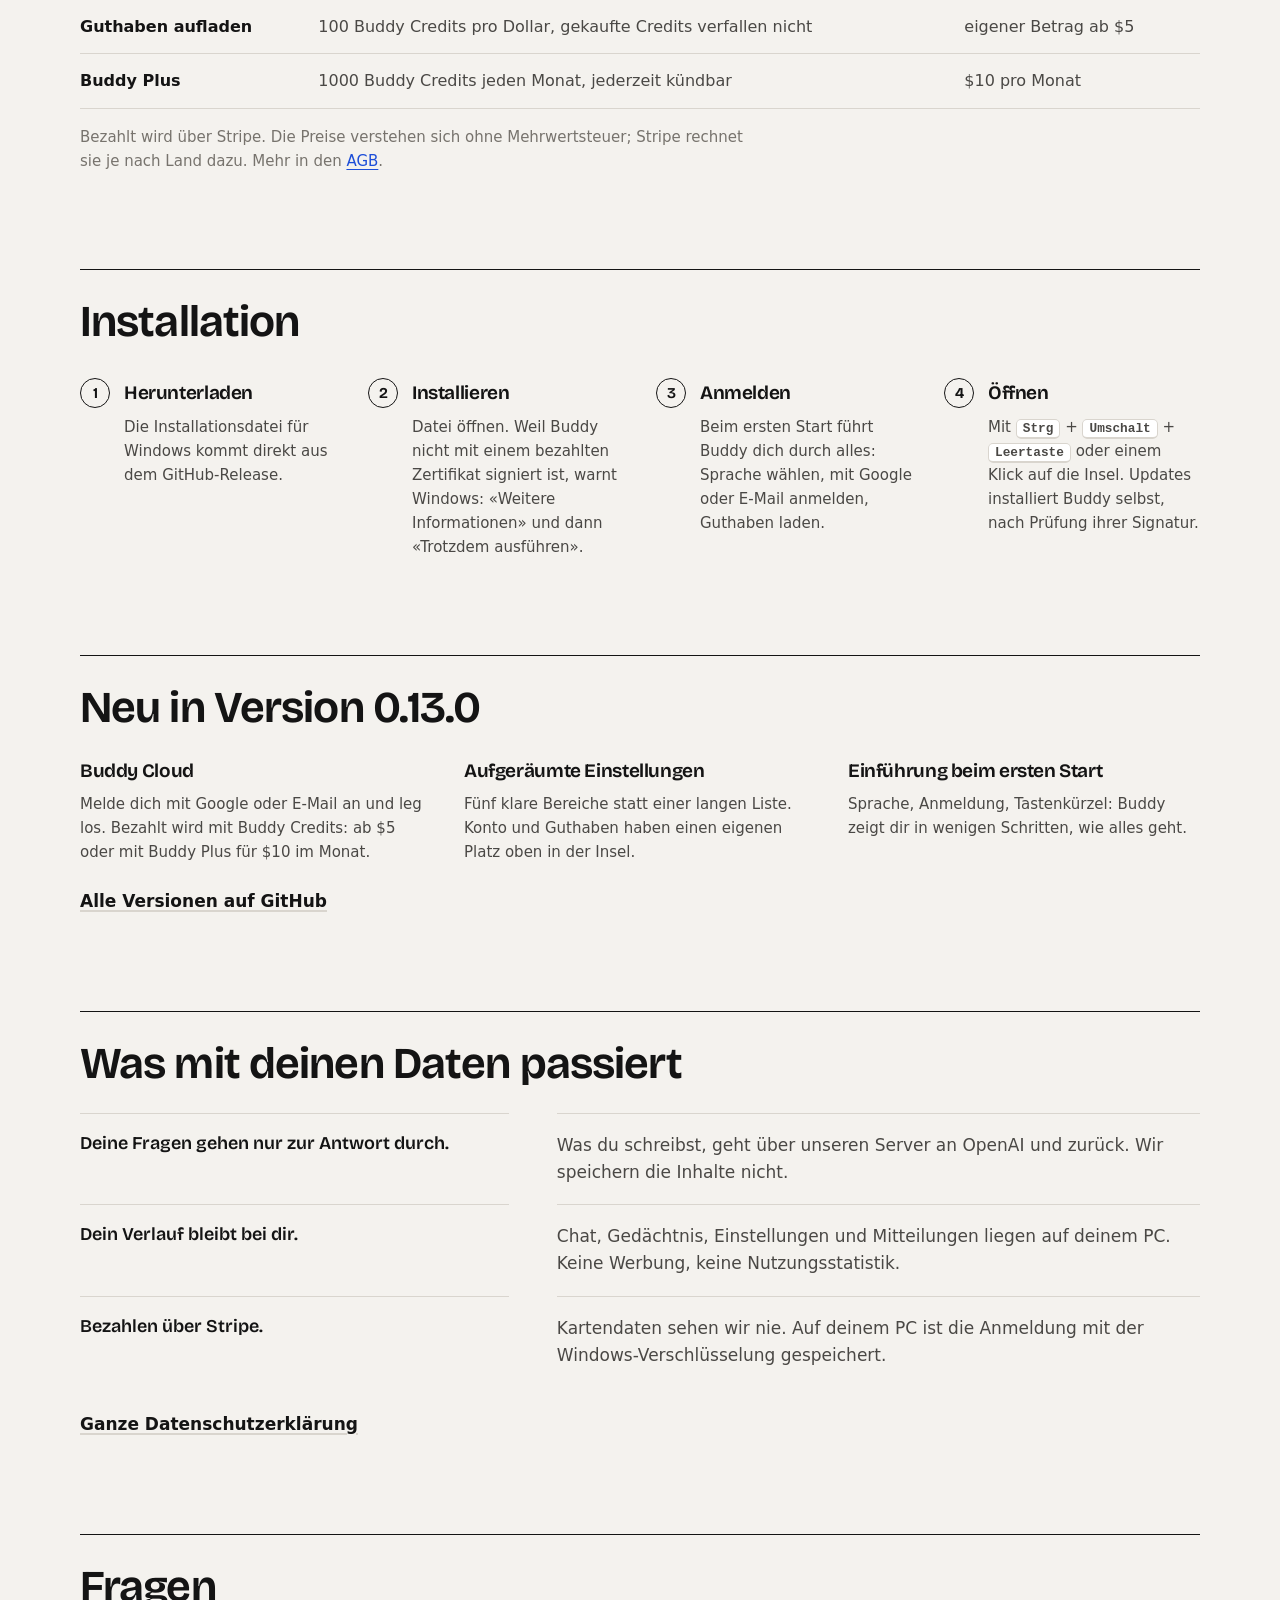
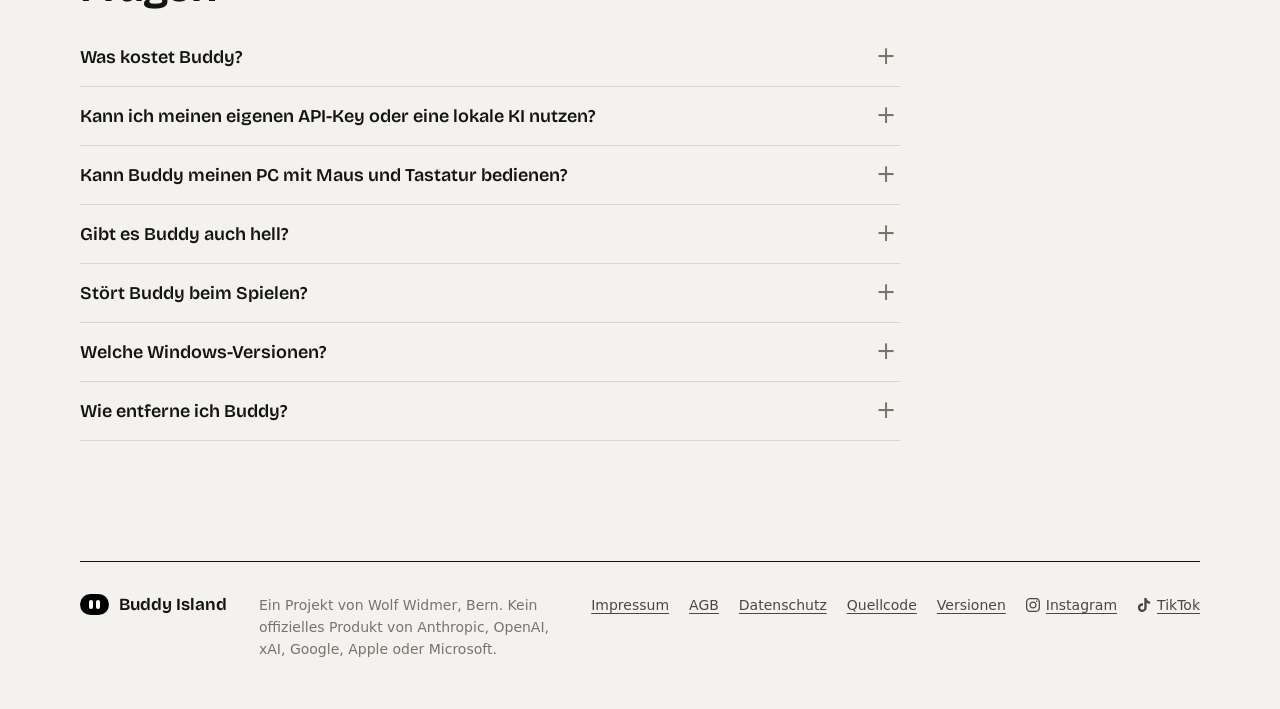
==== commit 55594e5d: "Website für 0.13: nur Buddy Cloud, Preise, Datenschutz und AGB angepasst Erst nach dem Release von 0" ====
--- a/index.html
+++ b/index.html
@@ -4,13 +4,13 @@
   <meta charset="utf-8">
   <meta name="viewport" content="width=device-width, initial-scale=1">
   <title>Buddy Island – KI-Assistent oben am Windows-Bildschirm</title>
-  <meta name="description" content="Buddy Island ist ein Open-Source-Assistent für Windows 10 und 11, der als kleine Insel oben am Bildschirm wohnt. Lokal mit Ollama oder Colibrì, oder mit Claude, OpenAI, Grok und Gemini.">
+  <meta name="description" content="Buddy Island ist ein Open-Source-Assistent für Windows 10 und 11, der als kleine Insel oben am Bildschirm wohnt. Ein Konto bei Buddy Cloud, bezahlt mit Buddy Credits.">
   <link rel="canonical" href="https://buddy-island.top/">
   <meta property="og:type" content="website">
   <meta property="og:locale" content="de_CH">
   <meta property="og:site_name" content="Buddy Island">
   <meta property="og:title" content="Buddy Island – KI-Assistent oben am Windows-Bildschirm">
-  <meta property="og:description" content="Eine kleine Insel oben in Windows: Fragen, Timer, Musik, Mitteilungen. Lokal oder mit Claude, OpenAI, Grok und Gemini.">
+  <meta property="og:description" content="Eine kleine Insel oben in Windows: Fragen, Timer, Musik, Mitteilungen. Mit Buddy Cloud.">
   <meta property="og:url" content="https://buddy-island.top/">
   <meta property="og:image" content="https://buddy-island.top/img/og.png">
   <meta property="og:image:width" content="1200">
@@ -32,7 +32,7 @@
       <nav aria-label="Hauptnavigation">
         <ul class="nav" id="nav">
           <li><a href="#kann">Funktionen</a></li>
-          <li><a href="#ki">KI</a></li>
+          <li><a href="#preise">Preise</a></li>
           <li><a href="#start">Installation</a></li>
           <li><a href="#fragen">Fragen</a></li>
         </ul>
@@ -45,12 +45,12 @@
     <section class="hero wrap">
       <p class="eyebrow">Für Windows 10 und 11 · Open Source</p>
       <h1>Ein Assistent, der oben am Bildschirm wohnt.</h1>
-      <p class="lead">Buddy Island ist eine kleine schwarze Insel oben in der Mitte von Windows. Ein Tastendruck, und du fragst, stellst einen Timer oder siehst deine Mitteilungen, ohne ein Fenster zu wechseln. Die KI läuft auf deinem PC oder bei dem Anbieter, den du wählst.</p>
+      <p class="lead">Buddy Island ist eine kleine schwarze Insel oben in der Mitte von Windows. Ein Tastendruck, und du fragst, stellst einen Timer oder siehst deine Mitteilungen, ohne ein Fenster zu wechseln. Anmelden, Guthaben laden, loslegen.</p>
       <div class="cta">
         <a class="btn" href="https://github.com/wolfawidmer-sudo/buddy-island/releases/latest" data-download>Für Windows herunterladen</a>
         <a class="link" href="https://github.com/wolfawidmer-sudo/buddy-island">Quellcode ansehen</a>
       </div>
-      <p class="meta"><span data-version>Version 0.12.0</span><span data-size></span> · kostenlos · MIT-Lizenz</p>
+      <p class="meta"><span data-version>Version 0.13.0</span><span data-size></span> · Download kostenlos · MIT-Lizenz</p>
 
       <figure class="stage">
         <div class="stage-screen">
@@ -79,49 +79,27 @@
         </article>
         <article class="row">
           <div class="row-text">
-            <h3>Den PC bedienen, wenn du es willst</h3>
-            <p>Mit Claude kann Buddy Maus und Tastatur übernehmen, etwa «Öffne den Editor und schreib eine Einkaufsliste». Vor jeder Aufgabe fragt er um Erlaubnis, und mit demselben Tastenkürzel stoppst du ihn jederzeit.</p>
-            <p class="aside">Solange Buddy deinen Bildschirm aufnimmt und auswertet, leuchtet eine feine Linie am Bildschirmrand. Sie erscheint nur dann und verschwindet, sobald er fertig ist.</p>
+            <h3>Du behältst die Kontrolle</h3>
+            <p>Bevor Buddy Dateien verschiebt oder etwas löscht, fragt er dich. Chatverlauf, Gedächtnis und Einstellungen bleiben auf deinem PC, und mit dem Stopp-Knopf in der Insel hältst du ihn jederzeit an.</p>
           </div>
-          <img class="shot" src="img/settings-control.webp" width="1000" height="1176" loading="lazy" alt="Einstellungen: Buddy darf den PC steuern und fragt vor jeder Aufgabe.">
+          <img class="shot" src="img/open-timer.webp" width="1000" height="734" loading="lazy" alt="Die geöffnete Insel mit einer Mitteilung und einem laufenden Timer.">
         </article>
       </div>
     </section>
 
-    <section class="block wrap" id="ki" aria-labelledby="ki-t">
-      <h2 id="ki-t">Welche KI antwortet</h2>
-      <p class="intro">Du wählst. Buddy bleibt dabei derselbe: gleiche Art zu antworten, gleiche Grundregeln, bei jedem Anbieter und jedem Modell.</p>
+    <section class="block wrap" id="preise" aria-labelledby="preise-t">
+      <h2 id="preise-t">Buddy Cloud und Preise</h2>
+      <p class="intro">Buddy antwortet über Buddy Cloud. Du meldest dich mit Google oder E-Mail an und bezahlst mit Buddy Credits. Abgerechnet wird nach dem, was du wirklich brauchst.</p>
       <div class="table-wrap">
         <table class="providers">
-          <thead><tr><th scope="col">Option</th><th scope="col">Wo es rechnet</th><th scope="col">Du brauchst</th><th scope="col">Kosten</th></tr></thead>
+          <thead><tr><th scope="col">Option</th><th scope="col">Was du bekommst</th><th scope="col">Preis</th></tr></thead>
           <tbody>
-            <tr><th scope="row">Lokal mit Ollama</th><td data-label="Wo es rechnet">auf deinem PC</td><td data-label="Du brauchst">etwa 2 bis 20 GB Platz, je nach Modell</td><td data-label="Kosten">keine</td></tr>
-            <tr><th scope="row">Lokal mit Colibrì</th><td data-label="Wo es rechnet">auf deinem PC, Teile von der SSD</td><td data-label="Du brauchst">mindestens 16 GB Arbeitsspeicher, 25 GB Platz, Python</td><td data-label="Kosten">keine</td></tr>
-            <tr><th scope="row">Claude (Anthropic)</th><td data-label="Wo es rechnet">beim Anbieter</td><td data-label="Du brauchst">einen API-Key</td><td data-label="Kosten">nach Verbrauch</td></tr>
-            <tr><th scope="row">OpenAI</th><td data-label="Wo es rechnet">beim Anbieter</td><td data-label="Du brauchst">einen API-Key</td><td data-label="Kosten">nach Verbrauch</td></tr>
-            <tr><th scope="row">Grok (xAI)</th><td data-label="Wo es rechnet">beim Anbieter</td><td data-label="Du brauchst">einen API-Key</td><td data-label="Kosten">nach Verbrauch</td></tr>
-            <tr><th scope="row">Gemini (Google)</th><td data-label="Wo es rechnet">beim Anbieter</td><td data-label="Du brauchst">einen API-Key</td><td data-label="Kosten">nach Verbrauch</td></tr>
+            <tr><th scope="row">Guthaben aufladen</th><td data-label="Was du bekommst">100 Buddy Credits pro Dollar, gekaufte Credits verfallen nicht</td><td data-label="Preis">eigener Betrag ab $5</td></tr>
+            <tr><th scope="row">Buddy Plus</th><td data-label="Was du bekommst">1000 Buddy Credits jeden Monat, jederzeit kündbar</td><td data-label="Preis">$10 pro Monat</td></tr>
           </tbody>
         </table>
       </div>
-      <p class="small">Die PC-Steuerung mit Maus und Tastatur gibt es nur mit Claude. Lokale Modelle können Buddys einfache Werkzeuge nutzen (Timer, Apps, Musik), wenn das Modell es unterstützt.</p>
-
-      <div class="split" id="lokal">
-        <div>
-          <h3>Lokal einrichten, ohne Fachwissen</h3>
-          <ol class="steps">
-            <li><strong>Buddy prüft deinen PC.</strong> Prozessor, Arbeitsspeicher, Grafikkarte und freien Platz.</li>
-            <li><strong>Er schlägt ein Modell vor</strong> und zeigt vorher, wie gross der Download ist und wie viel Speicher es braucht.</li>
-            <li><strong>Ein Klick richtet alles ein:</strong> Ollama (Signatur wird geprüft), dann das Modell mit Fortschritt und Restzeit.</li>
-            <li><strong>Danach chattest du direkt.</strong> Deine Nachrichten gehen an Ollama auf deinem PC, nicht ins Internet.</li>
-          </ol>
-          <p class="small">Grosse Modelle lässt Buddy mit <a href="https://github.com/JustVugg/colibri">Colibrì</a> laufen, wo immer es geht. Colibrì liest Teile von der SSD, darum laufen auch Modelle, die nicht in den Arbeitsspeicher passen. Im Test auf einem Windows-PC mit 16 GB und ohne Grafikkarte lud Colibrì das Modell Qwen 3.6 35B in 11 statt 91 Sekunden und antwortete mit 4.4 statt 2.8 Tokens pro Sekunde. Liegt das Modell schon bei Ollama, übernimmt Buddy die Datei, ohne neuen Download.</p>
-        </div>
-        <figure>
-          <img class="shot" src="img/local-setup.webp" width="1000" height="964" loading="lazy" alt="Ersteinrichtung in der Insel: Buddy zeigt den PC, ein empfohlenes Modell mit Download-Grösse und den Knopf Einrichten.">
-          <figcaption>Beispiel auf einem PC mit 12 GB Grafikspeicher. Was Buddy vorschlägt, hängt von deinem PC ab.</figcaption>
-        </figure>
-      </div>
+      <p class="small">Bezahlt wird über Stripe. Die Preise verstehen sich ohne Mehrwertsteuer; Stripe rechnet sie je nach Land dazu. Mehr in den <a href="agb.html">AGB</a>.</p>
     </section>
 
     <section class="block wrap" id="start" aria-labelledby="start-t">
@@ -129,17 +107,17 @@
       <ol class="install">
         <li><span>1</span><div><h3>Herunterladen</h3><p>Die Installationsdatei für Windows kommt direkt aus dem GitHub-Release<span data-size-text></span>.</p></div></li>
         <li><span>2</span><div><h3>Installieren</h3><p>Datei öffnen. Weil Buddy nicht mit einem bezahlten Zertifikat signiert ist, warnt Windows: «Weitere Informationen» und dann «Trotzdem ausführen».</p></div></li>
-        <li><span>3</span><div><h3>KI wählen</h3><p>Klick oben auf die Insel. Entweder «Einrichten» für die lokale KI, oder einen API-Key für Claude, OpenAI, Grok oder Gemini einfügen.</p></div></li>
+        <li><span>3</span><div><h3>Anmelden</h3><p>Beim ersten Start führt Buddy dich durch alles: Sprache wählen, mit Google oder E-Mail anmelden, Guthaben laden.</p></div></li>
         <li><span>4</span><div><h3>Öffnen</h3><p>Mit <kbd>Strg</kbd> + <kbd>Umschalt</kbd> + <kbd>Leertaste</kbd> oder einem Klick auf die Insel. Updates installiert Buddy selbst, nach Prüfung ihrer Signatur.</p></div></li>
       </ol>
     </section>
 
     <section class="block wrap" id="neu" aria-labelledby="neu-t">
-      <h2 id="neu-t">Neu in <span data-version>Version 0.12.0</span></h2>
+      <h2 id="neu-t">Neu in <span data-version>Version 0.13.0</span></h2>
       <ul class="news" id="newsList">
-        <li><h3>Lokale KI läuft mit Colibrì</h3><p>Grosse Modelle laufen jetzt immer mit Colibrì, wo es dein PC kann. Im Test lud ein grosses Modell in 11 statt 91 Sekunden und antwortete gut anderthalbmal so schnell.</p></li>
-        <li><h3>Ohne Umweg eingerichtet</h3><p>Liegt ein Modell schon auf deinem PC, stellt Buddy es selbst auf Colibrì um, ohne neuen Download. Sonst genügt ein Klick, den Rest macht Buddy.</p></li>
-        <li><h3>Downloads laufen weiter</h3><p>Bleibt ein grosser Download stehen, setzt Buddy ihn selbst fort. Schon geladene Teile bleiben erhalten.</p></li>
+        <li><h3>Buddy Cloud</h3><p>Melde dich mit Google oder E-Mail an und leg los. Bezahlt wird mit Buddy Credits: ab $5 oder mit Buddy Plus für $10 im Monat.</p></li>
+        <li><h3>Aufgeräumte Einstellungen</h3><p>Fünf klare Bereiche statt einer langen Liste. Konto und Guthaben haben einen eigenen Platz oben in der Insel.</p></li>
+        <li><h3>Einführung beim ersten Start</h3><p>Sprache, Anmeldung, Tastenkürzel: Buddy zeigt dir in wenigen Schritten, wie alles geht.</p></li>
       </ul>
       <a class="link" href="https://github.com/wolfawidmer-sudo/buddy-island/releases">Alle Versionen auf GitHub</a>
     </section>
@@ -147,14 +125,12 @@
     <section class="block wrap" id="daten" aria-labelledby="daten-t">
       <h2 id="daten-t">Was mit deinen Daten passiert</h2>
       <dl class="facts">
-        <dt>Buddy hat keine eigenen Server.</dt>
-        <dd>Kein Konto, keine Anmeldung, keine Nutzungsstatistik. Einstellungen und Verlauf liegen auf deinem PC.</dd>
-        <dt>Lokal heisst lokal.</dt>
-        <dd>Mit Ollama oder Colibrì gehen deine Nachrichten nur an das Programm auf deinem PC (127.0.0.1). Aus dem Internet kommen nur die Programme und Modelle, die du bestätigst.</dd>
-        <dt>Bei einem Anbieter geht deine Frage nur dorthin.</dt>
-        <dd>Was du schreibst, geht an den einen Anbieter, den du gewählt hast, über deinen eigenen API-Key. Für die PC-Steuerung schickt Buddy dabei Bildschirmfotos an Claude.</dd>
-        <dt>Schlüssel bleiben verschlüsselt.</dt>
-        <dd>API-Keys speichert Buddy mit der Windows-Verschlüsselung und schreibt sie nie ins Protokoll.</dd>
+        <dt>Deine Fragen gehen nur zur Antwort durch.</dt>
+        <dd>Was du schreibst, geht über unseren Server an OpenAI und zurück. Wir speichern die Inhalte nicht.</dd>
+        <dt>Dein Verlauf bleibt bei dir.</dt>
+        <dd>Chat, Gedächtnis, Einstellungen und Mitteilungen liegen auf deinem PC. Keine Werbung, keine Nutzungsstatistik.</dd>
+        <dt>Bezahlen über Stripe.</dt>
+        <dd>Kartendaten sehen wir nie. Auf deinem PC ist die Anmeldung mit der Windows-Verschlüsselung gespeichert.</dd>
       </dl>
       <a class="link" href="privacy.html">Ganze Datenschutzerklärung</a>
     </section>
@@ -162,15 +138,13 @@
     <section class="block wrap" id="fragen" aria-labelledby="fragen-t">
       <h2 id="fragen-t">Fragen</h2>
       <div class="faq">
-        <details id="faq-cost"><summary>Was kostet Buddy?</summary><p>Buddy selbst nichts. Mit der lokalen KI entstehen keine Kosten. Mit Claude, OpenAI, Grok oder Gemini bezahlst du beim Anbieter nach Verbrauch; in den Einstellungen setzt du ein Monatslimit.</p></details>
-        <details id="faq-key"><summary>Brauche ich einen API-Key?</summary><p>Nur für Claude, OpenAI, Grok oder Gemini. Den Key erstellst du im Konto des Anbieters. Ein Abo wie ChatGPT Plus oder Claude Pro enthält keinen API-Zugang. Die lokale KI braucht keinen Key.</p></details>
-        <details id="faq-local"><summary>Wie schnell ist die lokale KI?</summary><p>Das hängt vom PC ab. Mit einer Grafikkarte, in die das Modell passt, antwortet sie flüssig; nur mit dem Prozessor deutlich langsamer. Buddy zeigt vor dem Download eine grobe Einschätzung und kann das Tempo auf deinem PC messen.</p></details>
-        <details id="faq-colibri"><summary>Was ist Colibrì?</summary><p>Ein eigenständiges Open-Source-Programm, das sehr grosse Modelle laufen lässt, indem es Teile von der SSD liest. Buddy nutzt es für grosse Modelle immer, wenn es auf deinem PC läuft; Ollama bleibt für kleinere Modelle, die Colibrì nicht kennt. In den Einstellungen lässt sich das abschalten.</p></details>
-        <details id="faq-screen"><summary>Sieht Buddy ständig meinen Bildschirm?</summary><p>Nein. Nur während einer Aufgabe, für die du ihm die PC-Steuerung erlaubt hast. Solange er hinschaut, leuchtet der Bildschirmrand; ohne diesen Rand nimmt er nichts auf. Läuft ein Spiel, pausiert er.</p></details>
+        <details id="faq-cost"><summary>Was kostet Buddy?</summary><p>Der Download ist gratis. Für die Antworten lädst du Buddy Credits auf (eigener Betrag ab $5) oder nimmst Buddy Plus für $10 im Monat. Dein Guthaben siehst du jederzeit oben in der Insel.</p></details>
+        <details id="faq-key"><summary>Kann ich meinen eigenen API-Key oder eine lokale KI nutzen?</summary><p>Nicht mehr. Ab Version 0.13 läuft Buddy nur noch über Buddy Cloud. Mit früheren Versionen gespeicherte Keys löscht Buddy beim Update.</p></details>
+        <details id="faq-control"><summary>Kann Buddy meinen PC mit Maus und Tastatur bedienen?</summary><p>Mit Buddy Cloud noch nicht. Apps öffnen, Timer, Musik und Dateien ordnen gehen weiterhin.</p></details>
         <details id="faq-theme"><summary>Gibt es Buddy auch hell?</summary><p>Ja. Unter Einstellungen → Erscheinungsbild wählst du Dunkel, Hell oder wie Windows. Geschlossen bleibt die Insel immer schwarz, die Augen haben deine Akzentfarbe.</p></details>
         <details id="faq-games"><summary>Stört Buddy beim Spielen?</summary><p>Läuft ein Spiel im Vordergrund, blendet Buddy sich aus: keine Einblendungen, kein Ton, keine Steuerung. Verpasste Mitteilungen siehst du danach.</p></details>
-        <details id="faq-windows"><summary>Welche Windows-Versionen?</summary><p>Windows 10 ab Version 1809 und Windows 11, jeweils 64 Bit. Die lokale KI mit Ollama braucht Windows 10 22H2 oder neuer.</p></details>
-        <details id="faq-remove"><summary>Wie entferne ich Buddy?</summary><p>Windows-Einstellungen → Apps → Installierte Apps → Buddy Island → Deinstallieren. Für alles den Ordner <code>%APPDATA%\Buddy Island</code> löschen. Ollama und Colibrì sind eigene Programme und bleiben, bis du sie entfernst.</p></details>
+        <details id="faq-windows"><summary>Welche Windows-Versionen?</summary><p>Windows 10 ab Version 1809 und Windows 11, jeweils 64 Bit.</p></details>
+        <details id="faq-remove"><summary>Wie entferne ich Buddy?</summary><p>Windows-Einstellungen → Apps → Installierte Apps → Buddy Island → Deinstallieren. Für alles den Ordner <code>%APPDATA%\Buddy Island</code> löschen. Falls du früher Ollama oder Colibrì eingerichtet hast: Das sind eigene Programme, die bleiben, bis du sie entfernst.</p></details>
       </div>
     </section>
   </main>
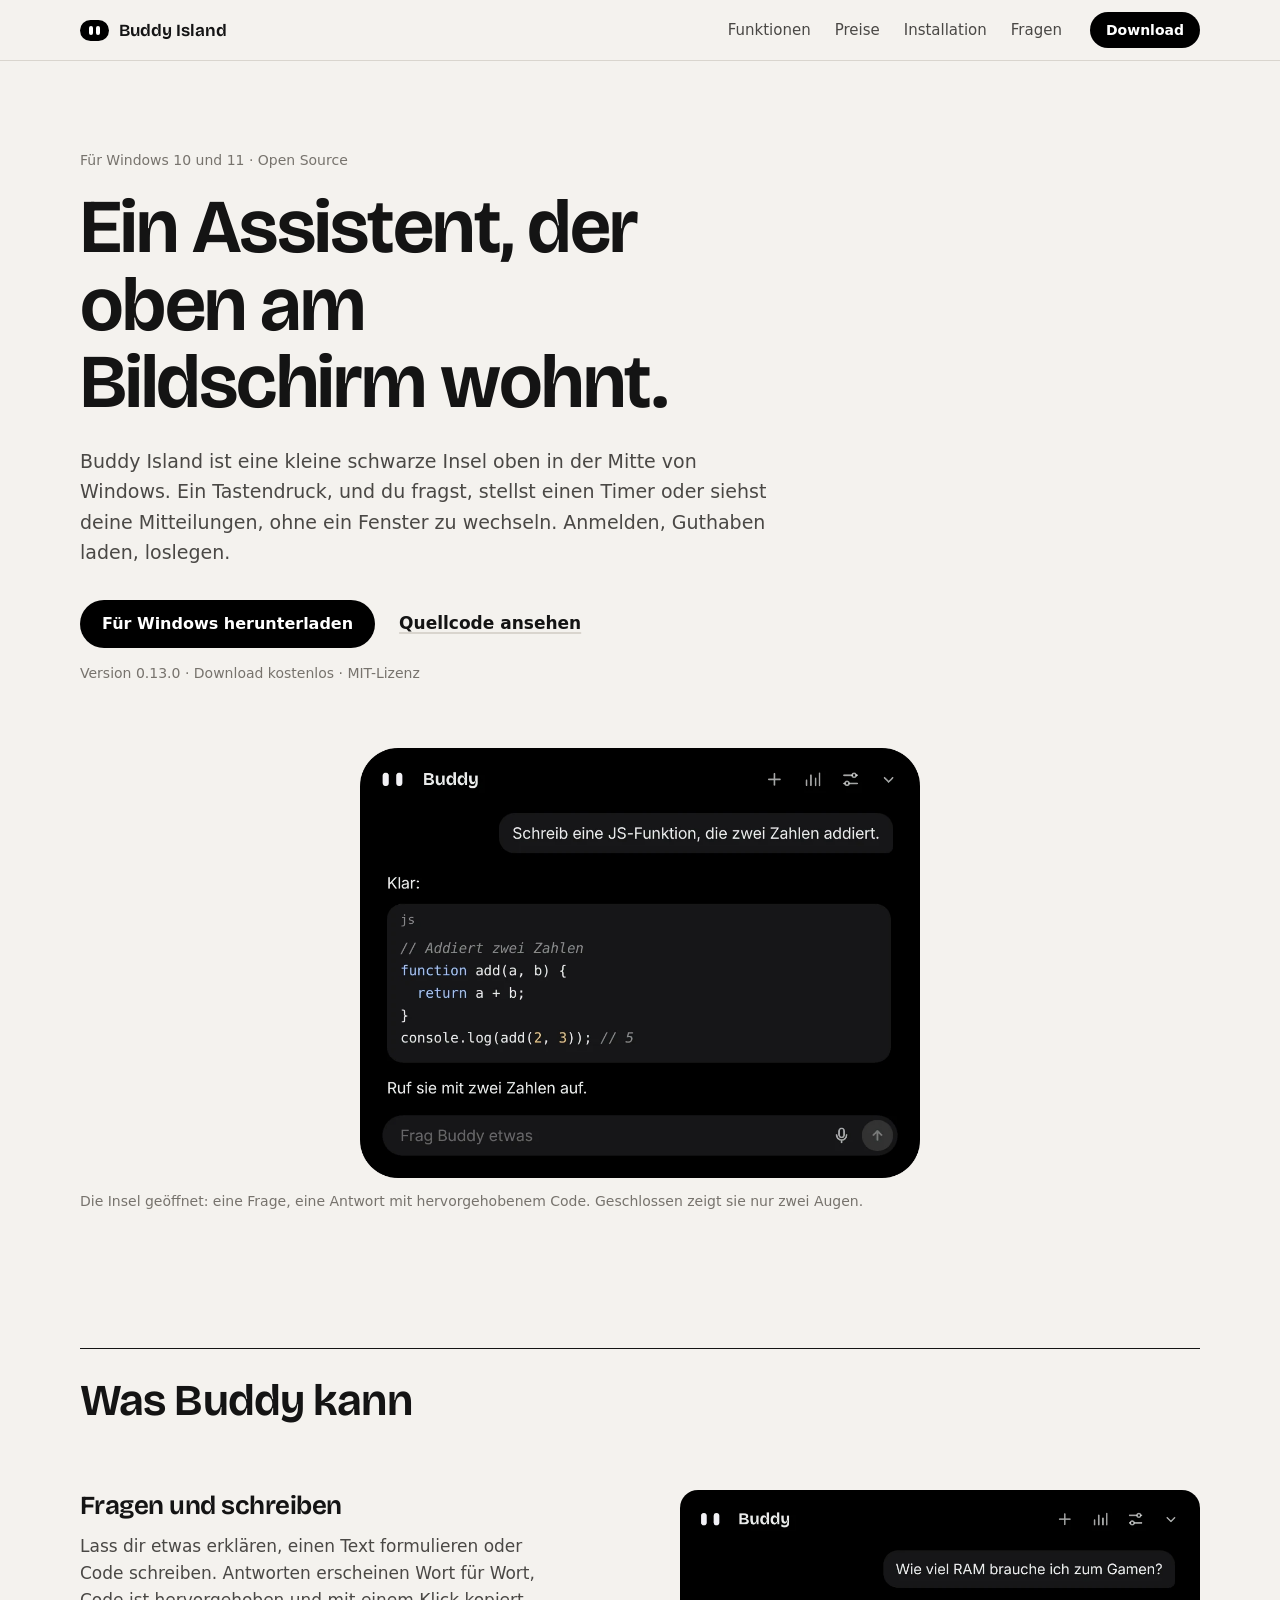
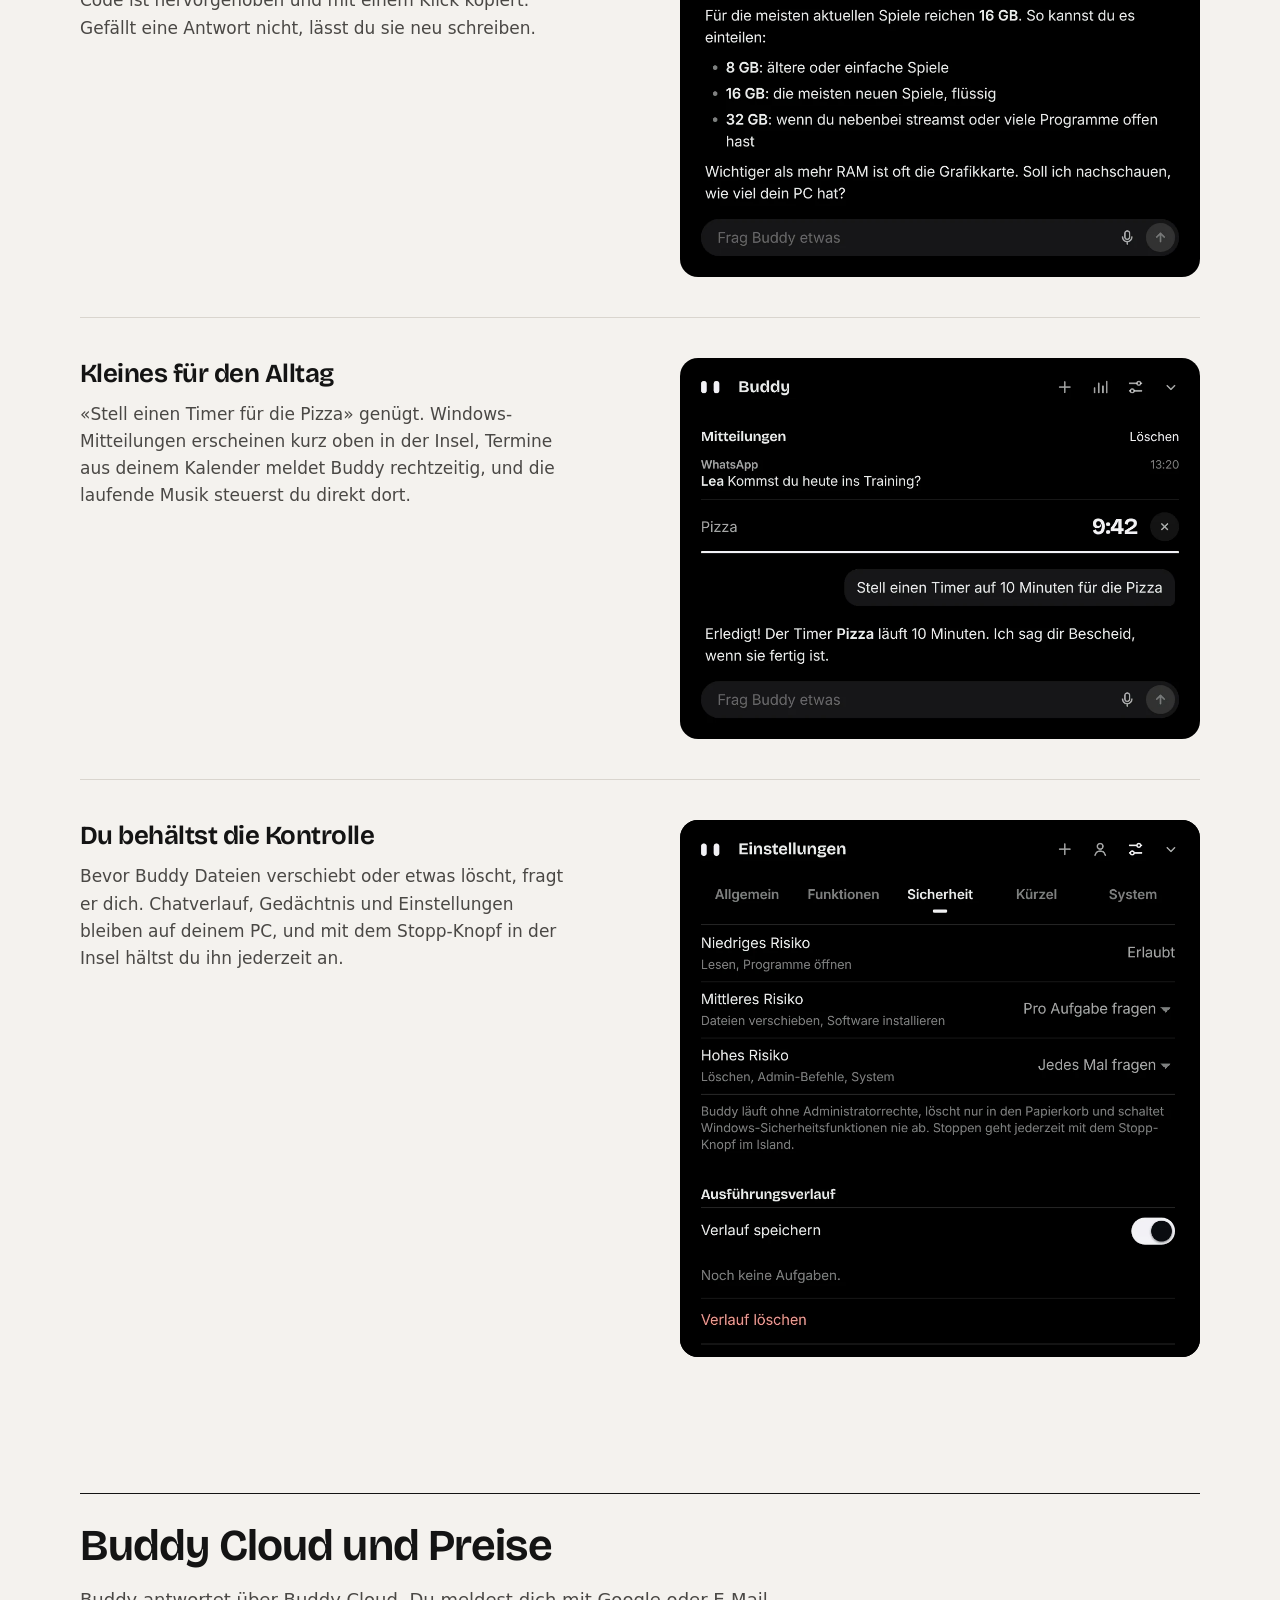
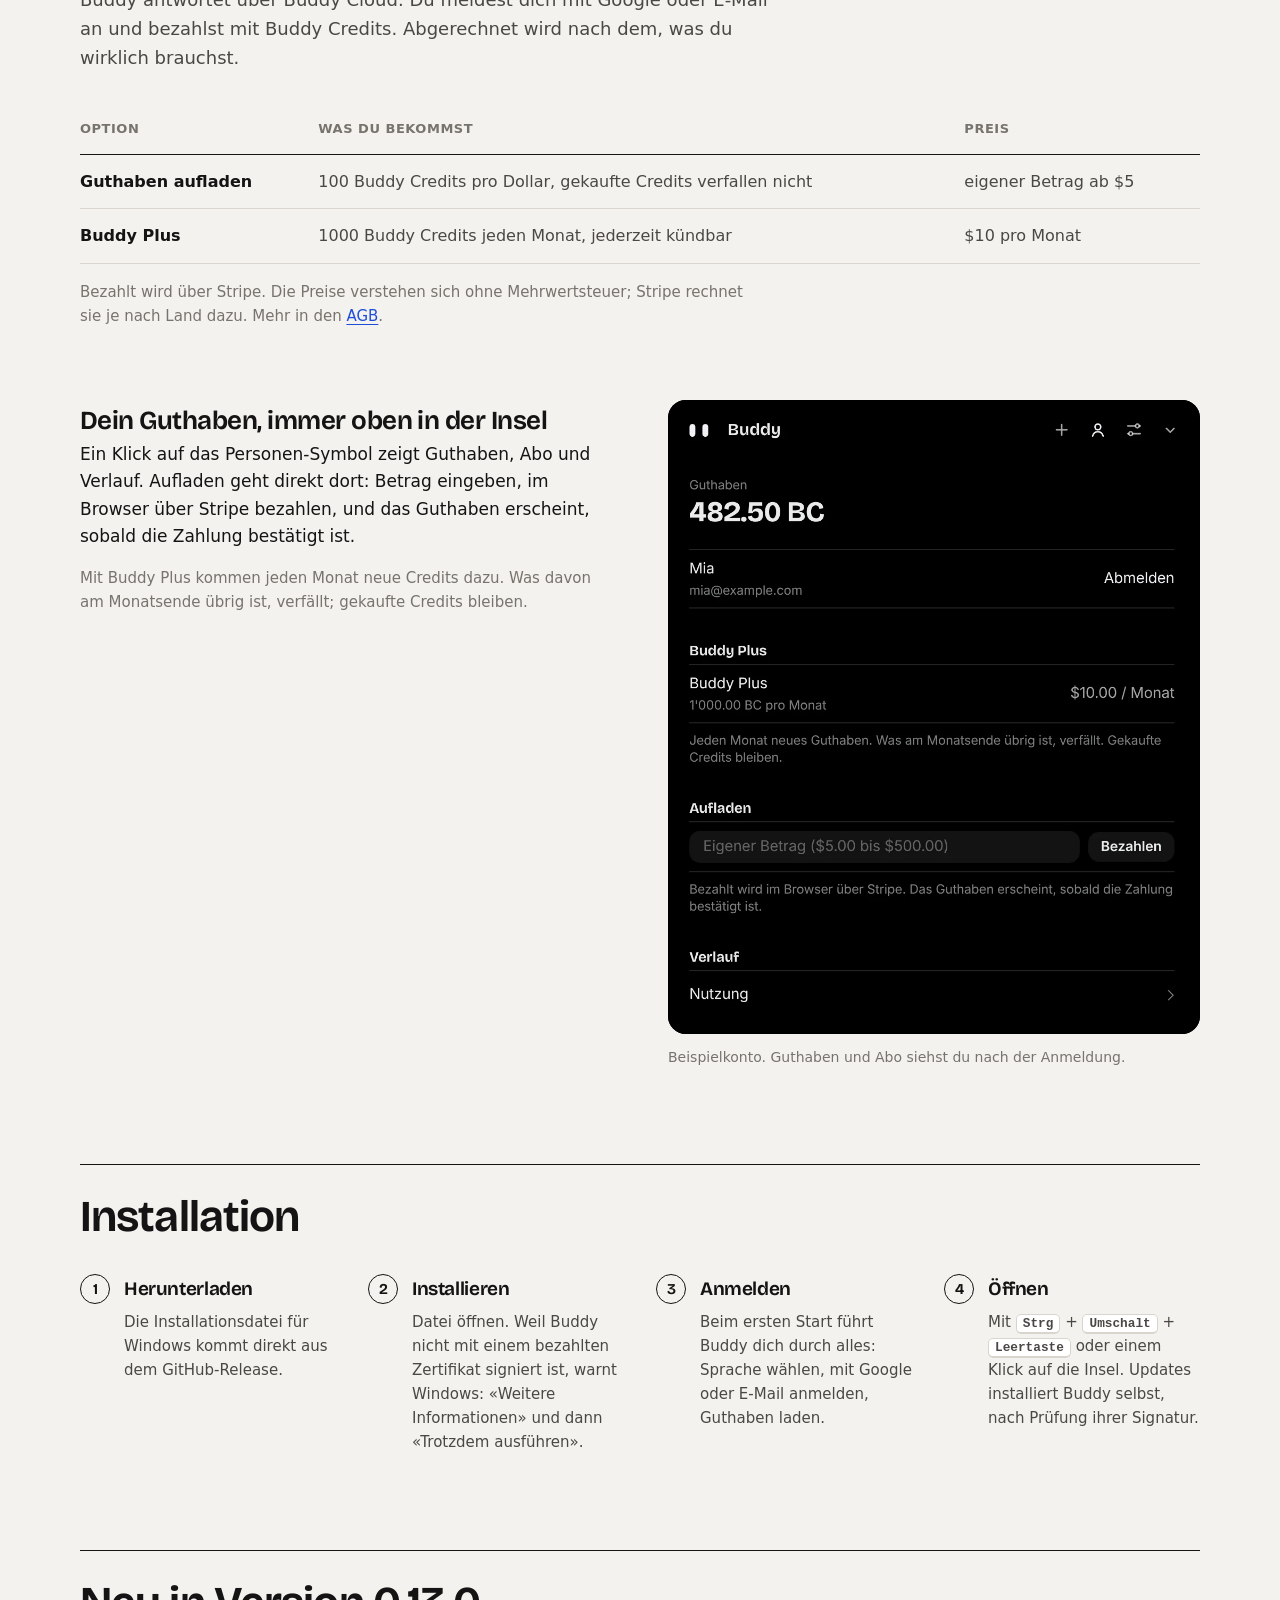
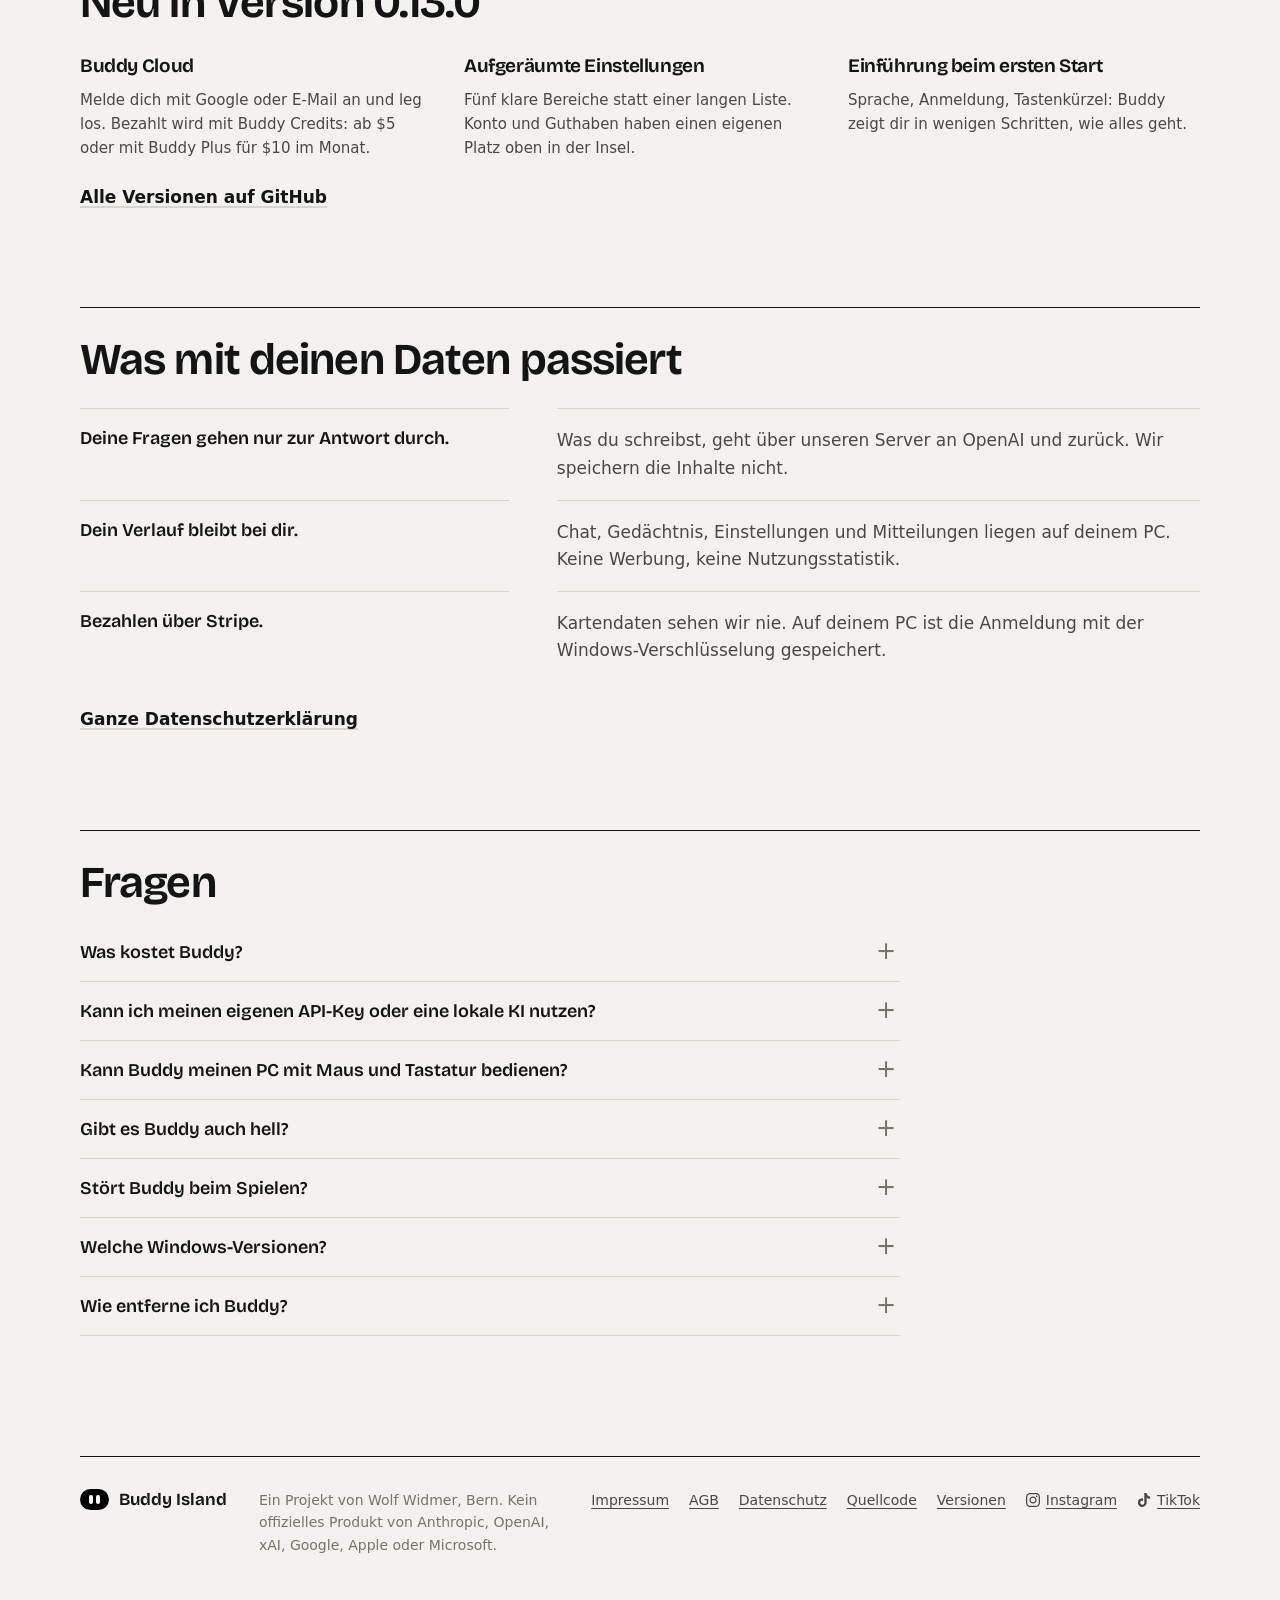
==== commit 343c5a30: "Website 0.13: Bilder von Buddy Cloud statt alter Einstellungen - Preise: Kontoansicht mit Guthaben, " ====
--- a/index.html
+++ b/index.html
@@ -82,7 +82,7 @@
             <h3>Du behältst die Kontrolle</h3>
             <p>Bevor Buddy Dateien verschiebt oder etwas löscht, fragt er dich. Chatverlauf, Gedächtnis und Einstellungen bleiben auf deinem PC, und mit dem Stopp-Knopf in der Insel hältst du ihn jederzeit an.</p>
           </div>
-          <img class="shot" src="img/open-timer.webp" width="1000" height="734" loading="lazy" alt="Die geöffnete Insel mit einer Mitteilung und einem laufenden Timer.">
+          <img class="shot" src="img/settings-safety.webp" width="1000" height="1032" loading="lazy" alt="Einstellungen › Sicherheit: Niedriges Risiko ist erlaubt, mittleres fragt pro Aufgabe, hohes jedes Mal.">
         </article>
       </div>
     </section>
@@ -100,6 +100,18 @@
         </table>
       </div>
       <p class="small">Bezahlt wird über Stripe. Die Preise verstehen sich ohne Mehrwertsteuer; Stripe rechnet sie je nach Land dazu. Mehr in den <a href="agb.html">AGB</a>.</p>
+
+      <div class="split">
+        <div>
+          <h3>Dein Guthaben, immer oben in der Insel</h3>
+          <p>Ein Klick auf das Personen-Symbol zeigt Guthaben, Abo und Verlauf. Aufladen geht direkt dort: Betrag eingeben, im Browser über Stripe bezahlen, und das Guthaben erscheint, sobald die Zahlung bestätigt ist.</p>
+          <p class="small">Mit Buddy Plus kommen jeden Monat neue Credits dazu. Was davon am Monatsende übrig ist, verfällt; gekaufte Credits bleiben.</p>
+        </div>
+        <figure>
+          <img class="shot" src="img/cloud-account.webp" width="1000" height="1192" loading="lazy" alt="Kontoansicht in der Insel: Guthaben in Buddy Credits, Buddy Plus für $10 im Monat und ein Feld zum Aufladen mit eigenem Betrag.">
+          <figcaption>Beispielkonto. Guthaben und Abo siehst du nach der Anmeldung.</figcaption>
+        </figure>
+      </div>
     </section>
 
     <section class="block wrap" id="start" aria-labelledby="start-t">
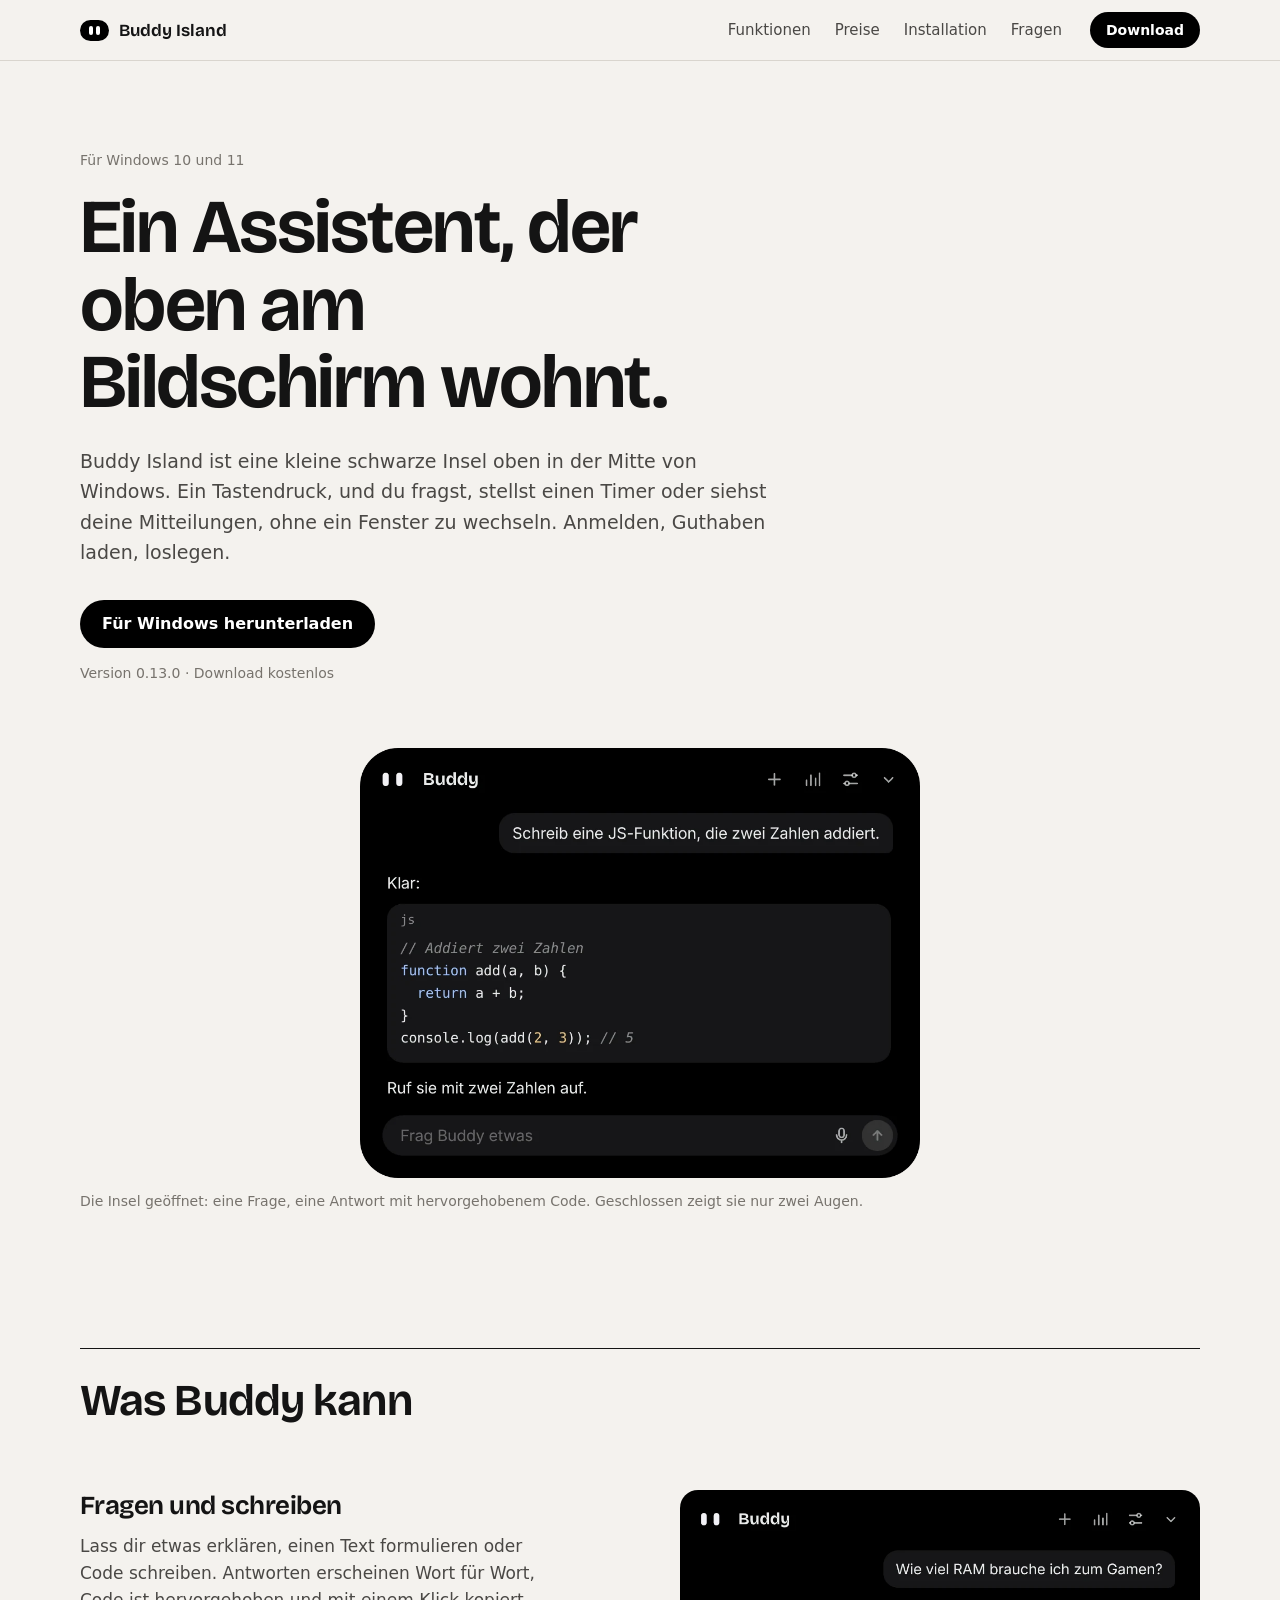
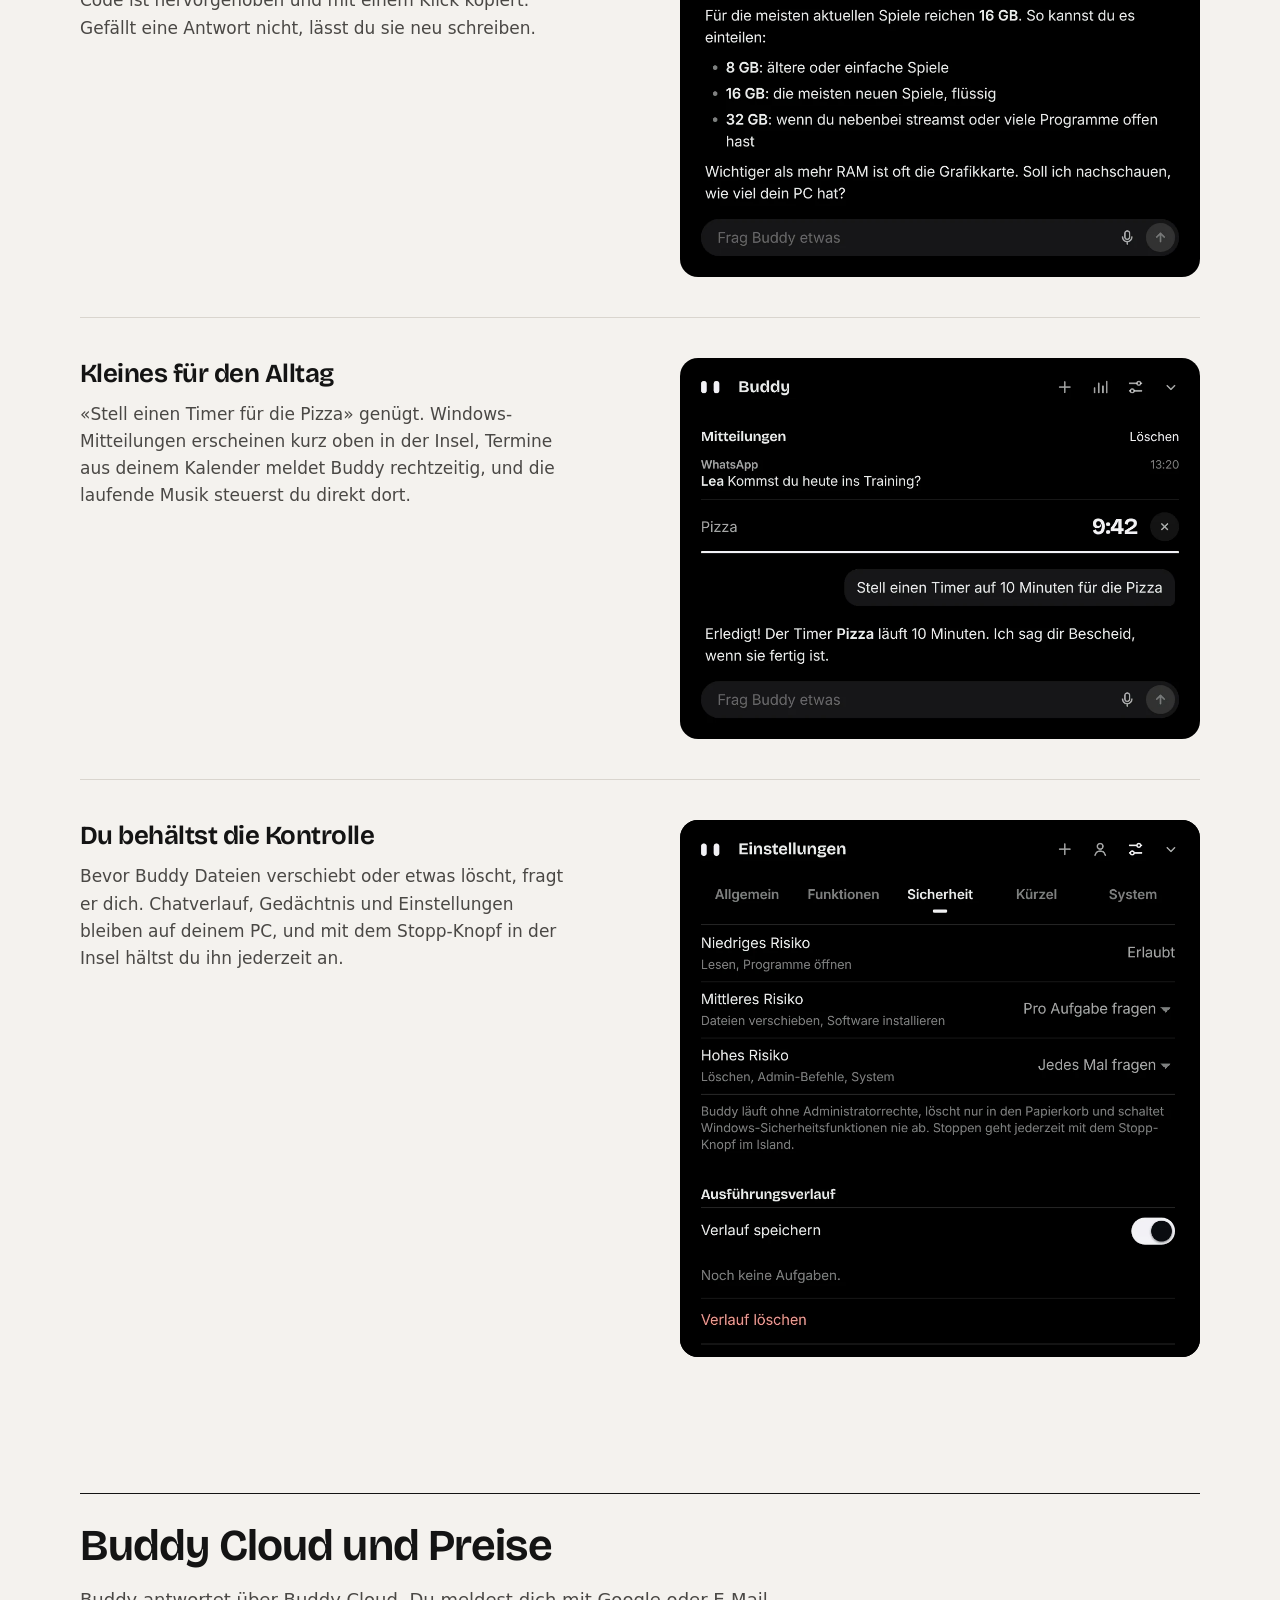
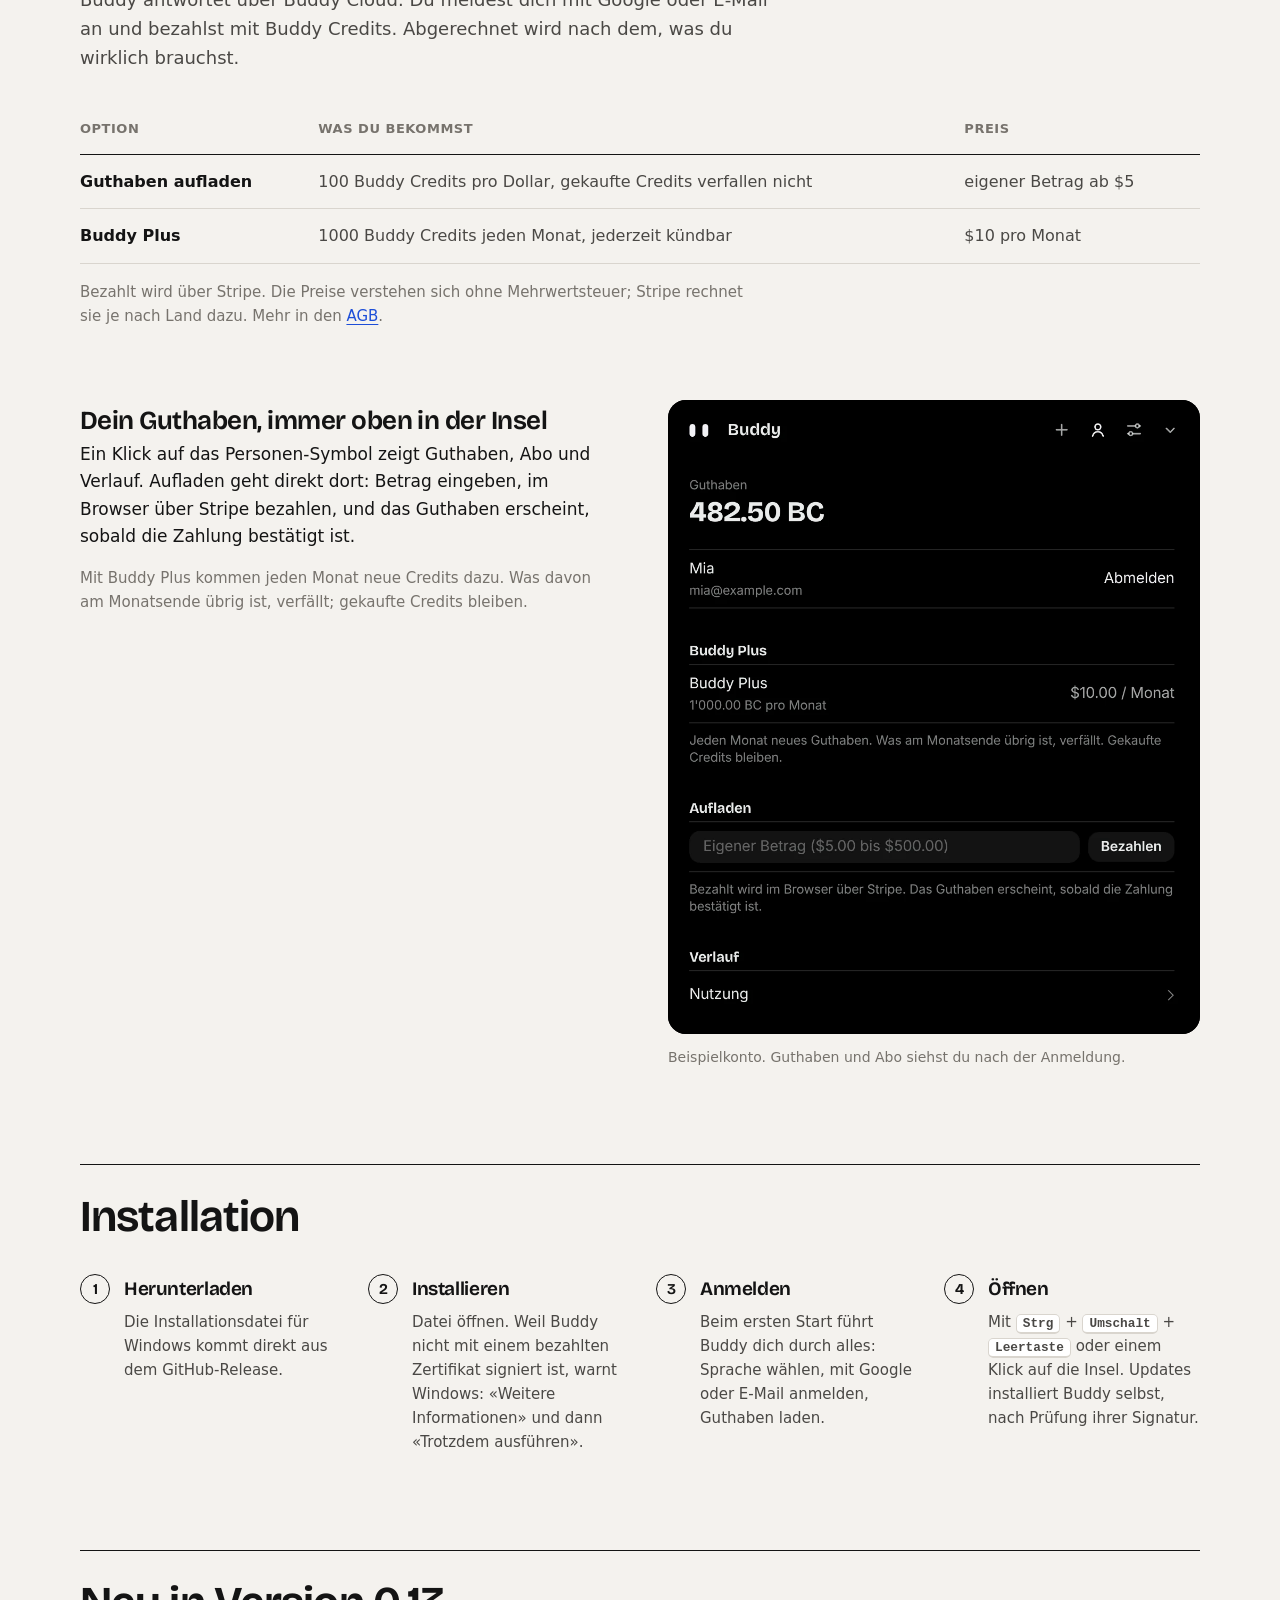
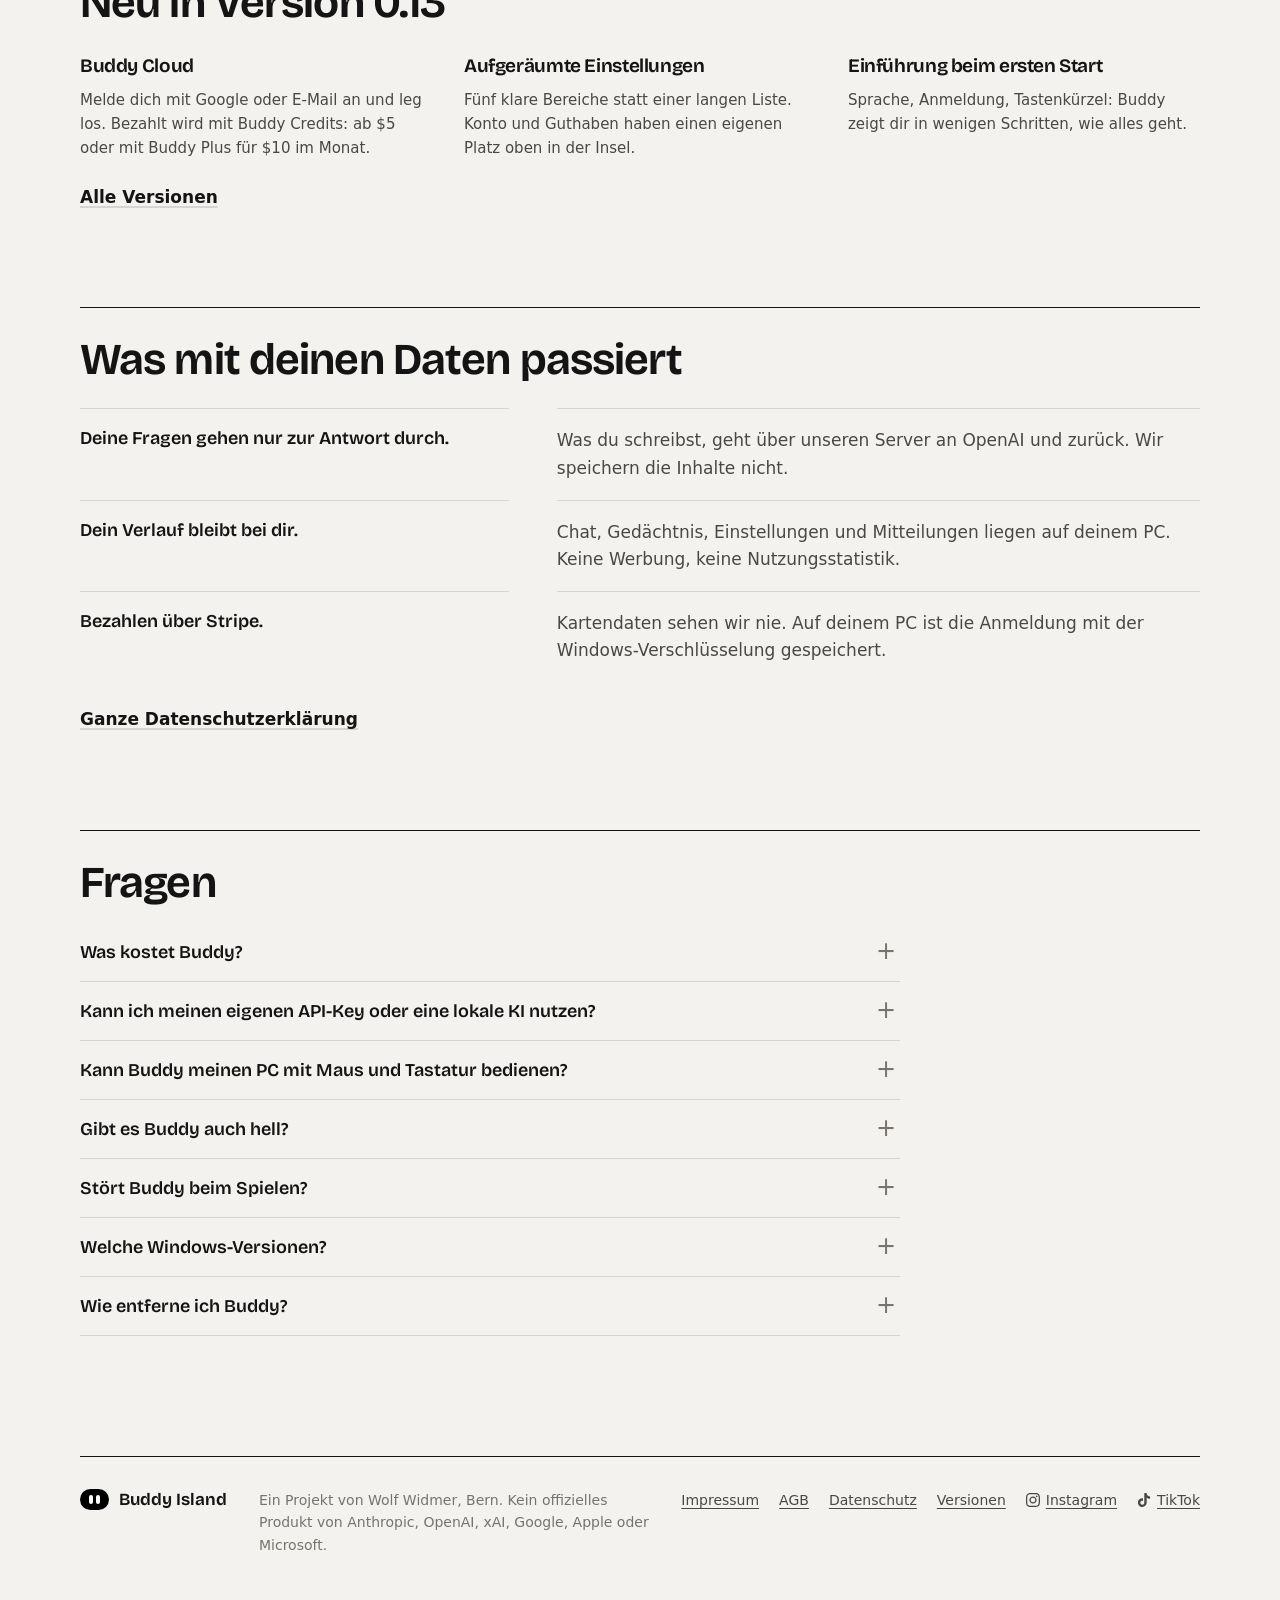
==== commit 1e76c928: "Nicht mehr Open Source: Downloads aus dem Release-Repo - Downloads, Version und Neuigkeiten aus wolf" ====
--- a/index.html
+++ b/index.html
@@ -4,7 +4,7 @@
   <meta charset="utf-8">
   <meta name="viewport" content="width=device-width, initial-scale=1">
   <title>Buddy Island – KI-Assistent oben am Windows-Bildschirm</title>
-  <meta name="description" content="Buddy Island ist ein Open-Source-Assistent für Windows 10 und 11, der als kleine Insel oben am Bildschirm wohnt. Ein Konto bei Buddy Cloud, bezahlt mit Buddy Credits.">
+  <meta name="description" content="Buddy Island ist ein KI-Assistent für Windows 10 und 11, der als kleine Insel oben am Bildschirm wohnt. Ein Konto bei Buddy Cloud, bezahlt mit Buddy Credits.">
   <link rel="canonical" href="https://buddy-island.top/">
   <meta property="og:type" content="website">
   <meta property="og:locale" content="de_CH">
@@ -37,20 +37,19 @@
           <li><a href="#fragen">Fragen</a></li>
         </ul>
       </nav>
-      <a class="btn btn-small" href="https://github.com/wolfawidmer-sudo/buddy-island/releases/latest" data-download>Download</a>
+      <a class="btn btn-small" href="https://github.com/wolfawidmer-sudo/buddy-island-releases/releases/latest" data-download>Download</a>
     </div>
   </header>
 
   <main id="inhalt">
     <section class="hero wrap">
-      <p class="eyebrow">Für Windows 10 und 11 · Open Source</p>
+      <p class="eyebrow">Für Windows 10 und 11</p>
       <h1>Ein Assistent, der oben am Bildschirm wohnt.</h1>
       <p class="lead">Buddy Island ist eine kleine schwarze Insel oben in der Mitte von Windows. Ein Tastendruck, und du fragst, stellst einen Timer oder siehst deine Mitteilungen, ohne ein Fenster zu wechseln. Anmelden, Guthaben laden, loslegen.</p>
       <div class="cta">
-        <a class="btn" href="https://github.com/wolfawidmer-sudo/buddy-island/releases/latest" data-download>Für Windows herunterladen</a>
-        <a class="link" href="https://github.com/wolfawidmer-sudo/buddy-island">Quellcode ansehen</a>
+        <a class="btn" href="https://github.com/wolfawidmer-sudo/buddy-island-releases/releases/latest" data-download>Für Windows herunterladen</a>
       </div>
-      <p class="meta"><span data-version>Version 0.13.0</span><span data-size></span> · Download kostenlos · MIT-Lizenz</p>
+      <p class="meta"><span data-version>Version 0.13.0</span><span data-size></span> · Download kostenlos</p>
 
       <figure class="stage">
         <div class="stage-screen">
@@ -125,13 +124,13 @@
     </section>
 
     <section class="block wrap" id="neu" aria-labelledby="neu-t">
-      <h2 id="neu-t">Neu in <span data-version>Version 0.13.0</span></h2>
-      <ul class="news" id="newsList">
+      <h2 id="neu-t">Neu in <span data-series-label>Version 0.13</span></h2>
+      <ul class="news" id="newsList" data-series="0.13">
         <li><h3>Buddy Cloud</h3><p>Melde dich mit Google oder E-Mail an und leg los. Bezahlt wird mit Buddy Credits: ab $5 oder mit Buddy Plus für $10 im Monat.</p></li>
         <li><h3>Aufgeräumte Einstellungen</h3><p>Fünf klare Bereiche statt einer langen Liste. Konto und Guthaben haben einen eigenen Platz oben in der Insel.</p></li>
         <li><h3>Einführung beim ersten Start</h3><p>Sprache, Anmeldung, Tastenkürzel: Buddy zeigt dir in wenigen Schritten, wie alles geht.</p></li>
       </ul>
-      <a class="link" href="https://github.com/wolfawidmer-sudo/buddy-island/releases">Alle Versionen auf GitHub</a>
+      <a class="link" href="https://github.com/wolfawidmer-sudo/buddy-island-releases/releases">Alle Versionen</a>
     </section>
 
     <section class="block wrap" id="daten" aria-labelledby="daten-t">
@@ -168,8 +167,7 @@
       <li><a href="impressum.html">Impressum</a></li>
       <li><a href="agb.html">AGB</a></li>
       <li><a href="privacy.html">Datenschutz</a></li>
-      <li><a href="https://github.com/wolfawidmer-sudo/buddy-island">Quellcode</a></li>
-      <li><a href="https://github.com/wolfawidmer-sudo/buddy-island/releases">Versionen</a></li>
+      <li><a href="https://github.com/wolfawidmer-sudo/buddy-island-releases/releases">Versionen</a></li>
       <li><a class="social" href="https://www.instagram.com/buddy_island/" rel="noopener"><svg class="ico" viewBox="0 0 24 24" aria-hidden="true" focusable="false"><path fill="currentColor" d="M7.0301.084c-1.2768.0602-2.1487.264-2.911.5634-.7888.3075-1.4575.72-2.1228 1.3877-.6652.6677-1.075 1.3368-1.3802 2.127-.2954.7638-.4956 1.6365-.552 2.914-.0564 1.2775-.0689 1.6882-.0626 4.947.0062 3.2586.0206 3.6671.0825 4.9473.061 1.2765.264 2.1482.5635 2.9107.308.7889.72 1.4573 1.388 2.1228.6679.6655 1.3365 1.0743 2.1285 1.38.7632.295 1.6361.4961 2.9134.552 1.2773.056 1.6884.069 4.9462.0627 3.2578-.0062 3.668-.0207 4.9478-.0814 1.28-.0607 2.147-.2652 2.9098-.5633.7889-.3086 1.4578-.72 2.1228-1.3881.665-.6682 1.0745-1.3378 1.3795-2.1284.2957-.7632.4966-1.636.552-2.9124.056-1.2809.0692-1.6898.063-4.948-.0063-3.2583-.021-3.6668-.0817-4.9465-.0607-1.2797-.264-2.1487-.5633-2.9117-.3084-.7889-.72-1.4568-1.3876-2.1228C21.2982 1.33 20.628.9208 19.8378.6165 19.074.321 18.2017.1197 16.9244.0645 15.6471.0093 15.236-.005 11.977.0014 8.718.0076 8.31.0215 7.0301.0839m.1402 21.6932c-1.17-.0509-1.8053-.2453-2.2287-.408-.5606-.216-.96-.4771-1.3819-.895-.422-.4178-.6811-.8186-.9-1.378-.1644-.4234-.3624-1.058-.4171-2.228-.0595-1.2645-.072-1.6442-.079-4.848-.007-3.2037.0053-3.583.0607-4.848.05-1.169.2456-1.805.408-2.2282.216-.5613.4762-.96.895-1.3816.4188-.4217.8184-.6814 1.3783-.9003.423-.1651 1.0575-.3614 2.227-.4171 1.2655-.06 1.6447-.072 4.848-.079 3.2033-.007 3.5835.005 4.8495.0608 1.169.0508 1.8053.2445 2.228.408.5608.216.96.4754 1.3816.895.4217.4194.6816.8176.9005 1.3787.1653.4217.3617 1.056.4169 2.2263.0602 1.2655.0739 1.645.0796 4.848.0058 3.203-.0055 3.5834-.061 4.848-.051 1.17-.245 1.8055-.408 2.2294-.216.5604-.4763.96-.8954 1.3814-.419.4215-.8181.6811-1.3783.9-.4224.1649-1.0577.3617-2.2262.4174-1.2656.0595-1.6448.072-4.8493.079-3.2045.007-3.5825-.006-4.848-.0608M16.953 5.5864A1.44 1.44 0 1 0 18.39 4.144a1.44 1.44 0 0 0-1.437 1.4424M5.8385 12.012c.0067 3.4032 2.7706 6.1557 6.173 6.1493 3.4026-.0065 6.157-2.7701 6.1506-6.1733-.0065-3.4032-2.771-6.1565-6.174-6.1498-3.403.0067-6.156 2.771-6.1496 6.1738M8 12.0077a4 4 0 1 1 4.008 3.9921A3.9996 3.9996 0 0 1 8 12.0077"/></svg>Instagram</a></li>
       <li><a class="social" href="https://www.tiktok.com/@buddy_island" rel="noopener"><svg class="ico" viewBox="0 0 24 24" aria-hidden="true" focusable="false"><path fill="currentColor" d="M12.525.02c1.31-.02 2.61-.01 3.91-.02.08 1.53.63 3.09 1.75 4.17 1.12 1.11 2.7 1.62 4.24 1.79v4.03c-1.44-.05-2.89-.35-4.2-.97-.57-.26-1.1-.59-1.62-.93-.01 2.92.01 5.84-.02 8.75-.08 1.4-.54 2.79-1.35 3.94-1.31 1.92-3.58 3.17-5.91 3.21-1.43.08-2.86-.31-4.08-1.03-2.02-1.19-3.44-3.37-3.65-5.71-.02-.5-.03-1-.01-1.49.18-1.9 1.12-3.72 2.58-4.96 1.66-1.44 3.98-2.13 6.15-1.72.02 1.48-.04 2.96-.04 4.44-.99-.32-2.15-.23-3.02.37-.63.41-1.11 1.04-1.36 1.75-.21.51-.15 1.07-.14 1.61.24 1.64 1.82 3.02 3.5 2.87 1.12-.01 2.19-.66 2.77-1.61.19-.33.4-.67.41-1.06.1-1.79.06-3.57.07-5.36.01-4.03-.01-8.05.02-12.07z"/></svg>TikTok</a></li>
     </ul>
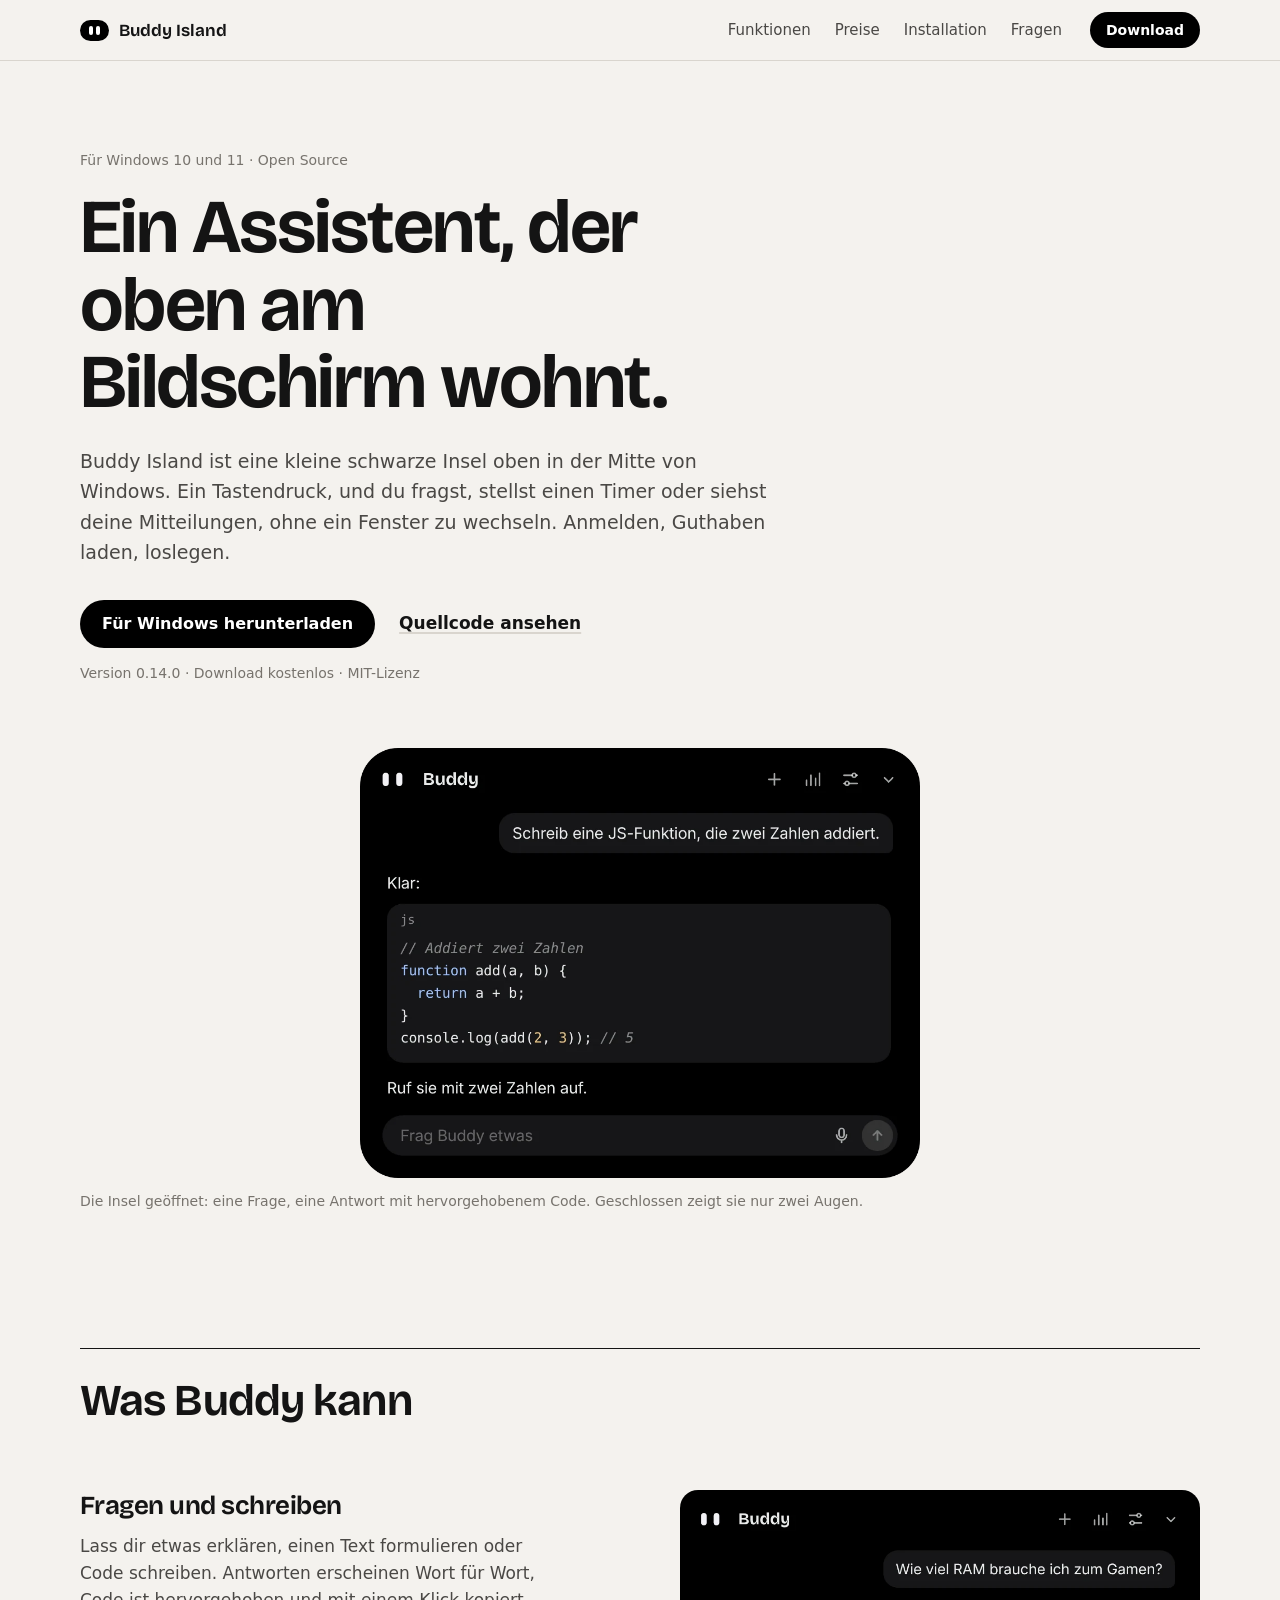
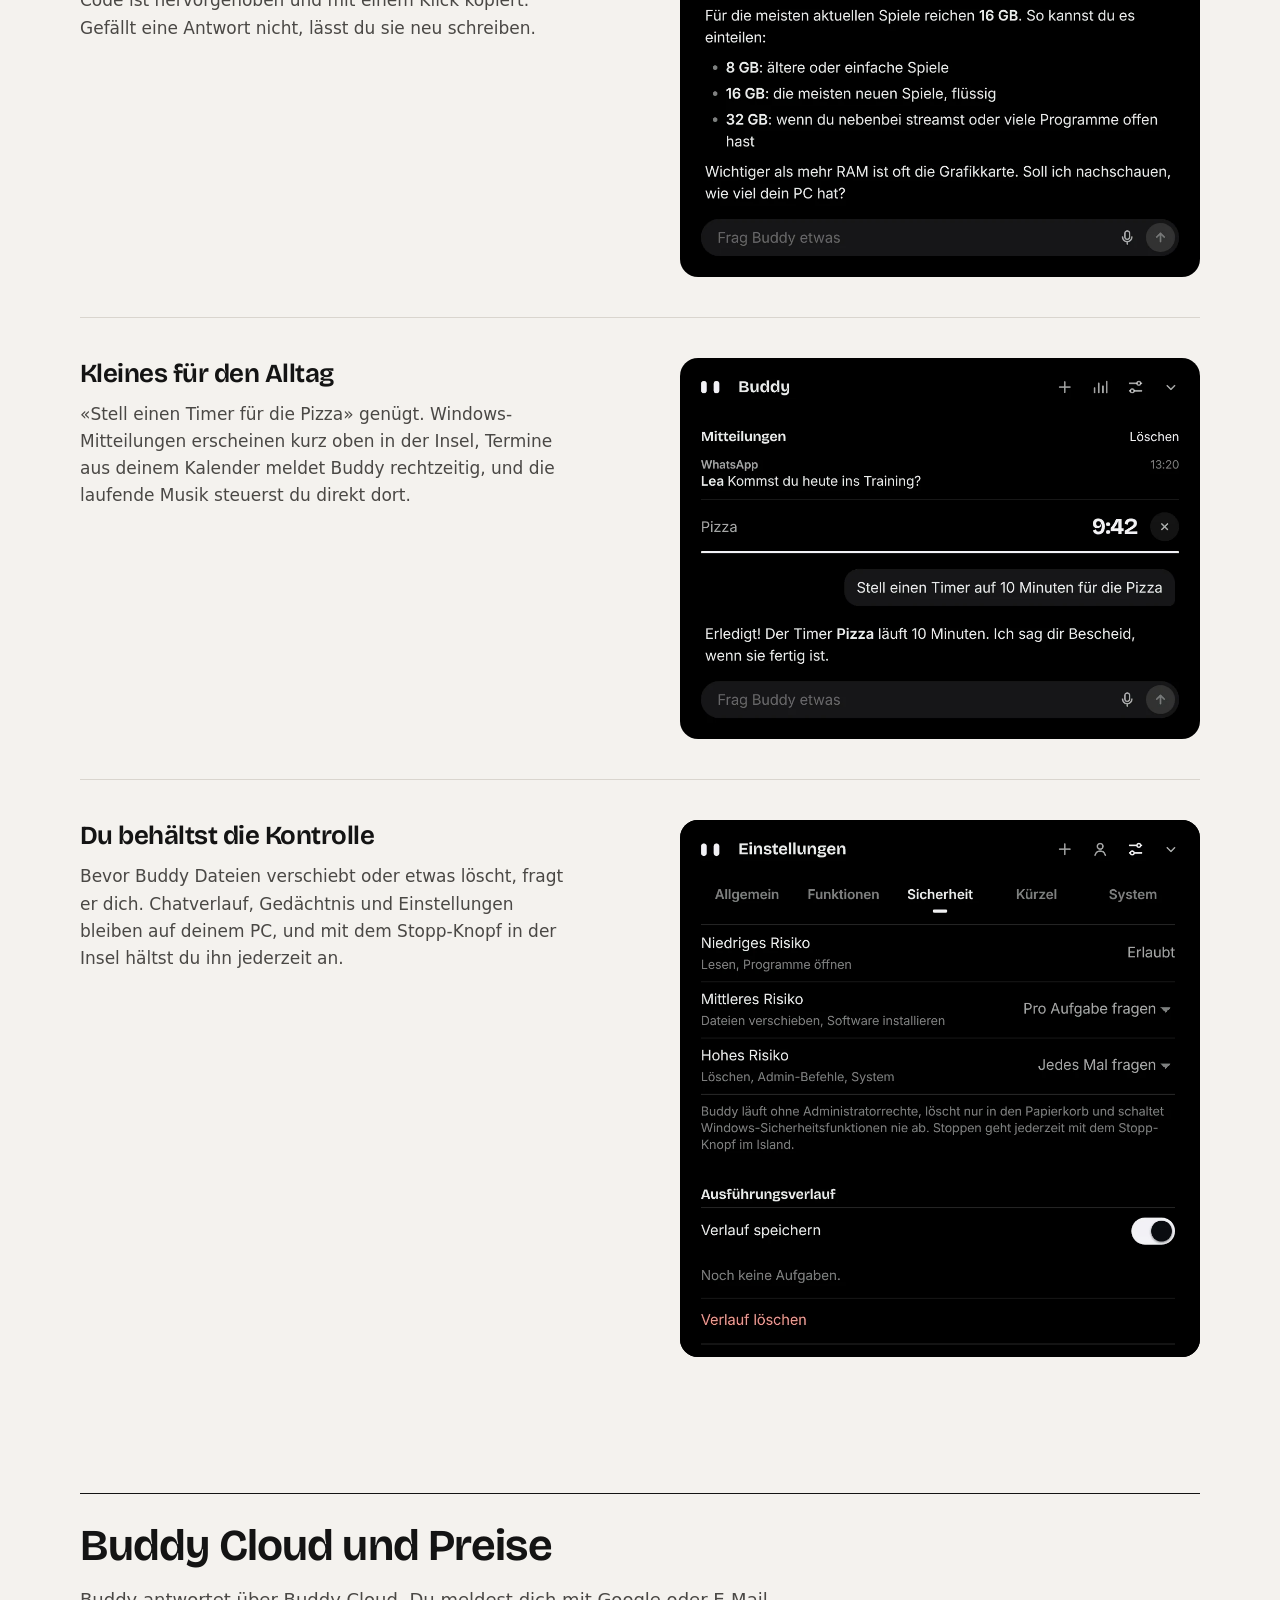
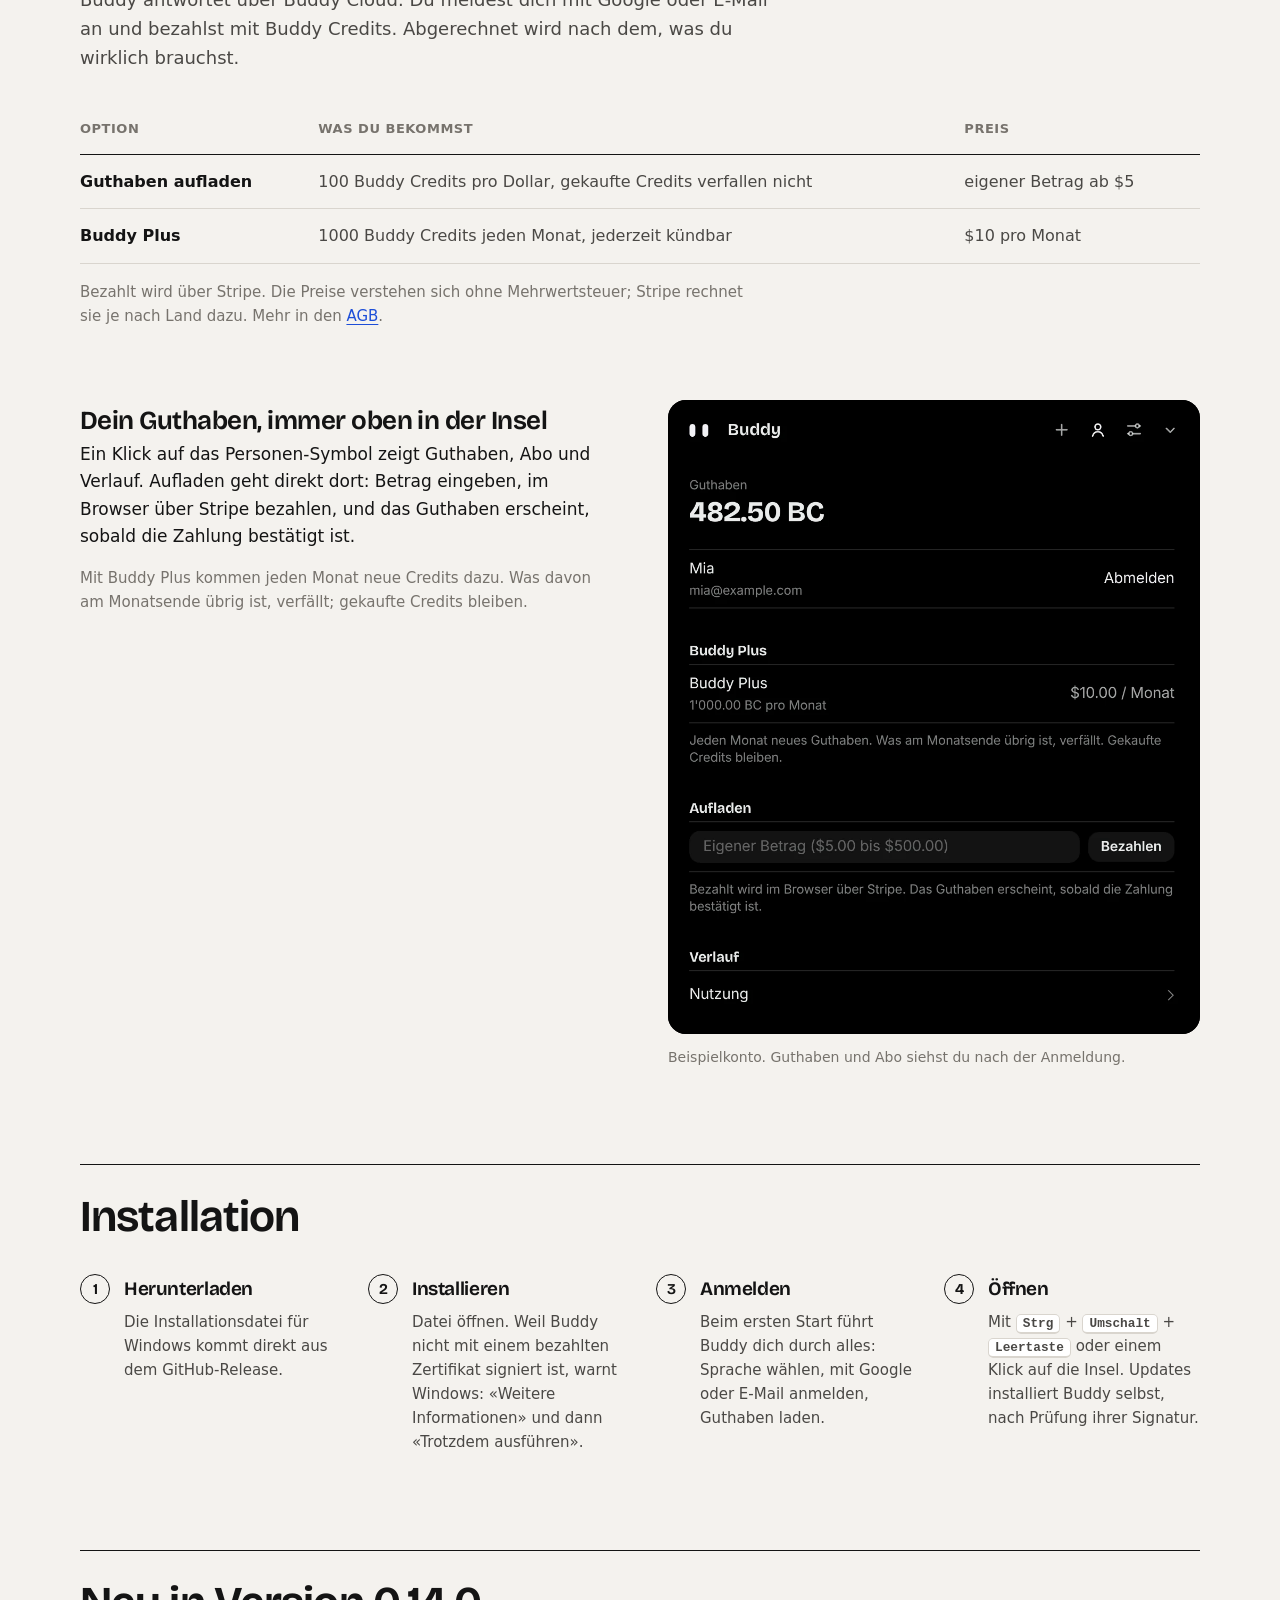
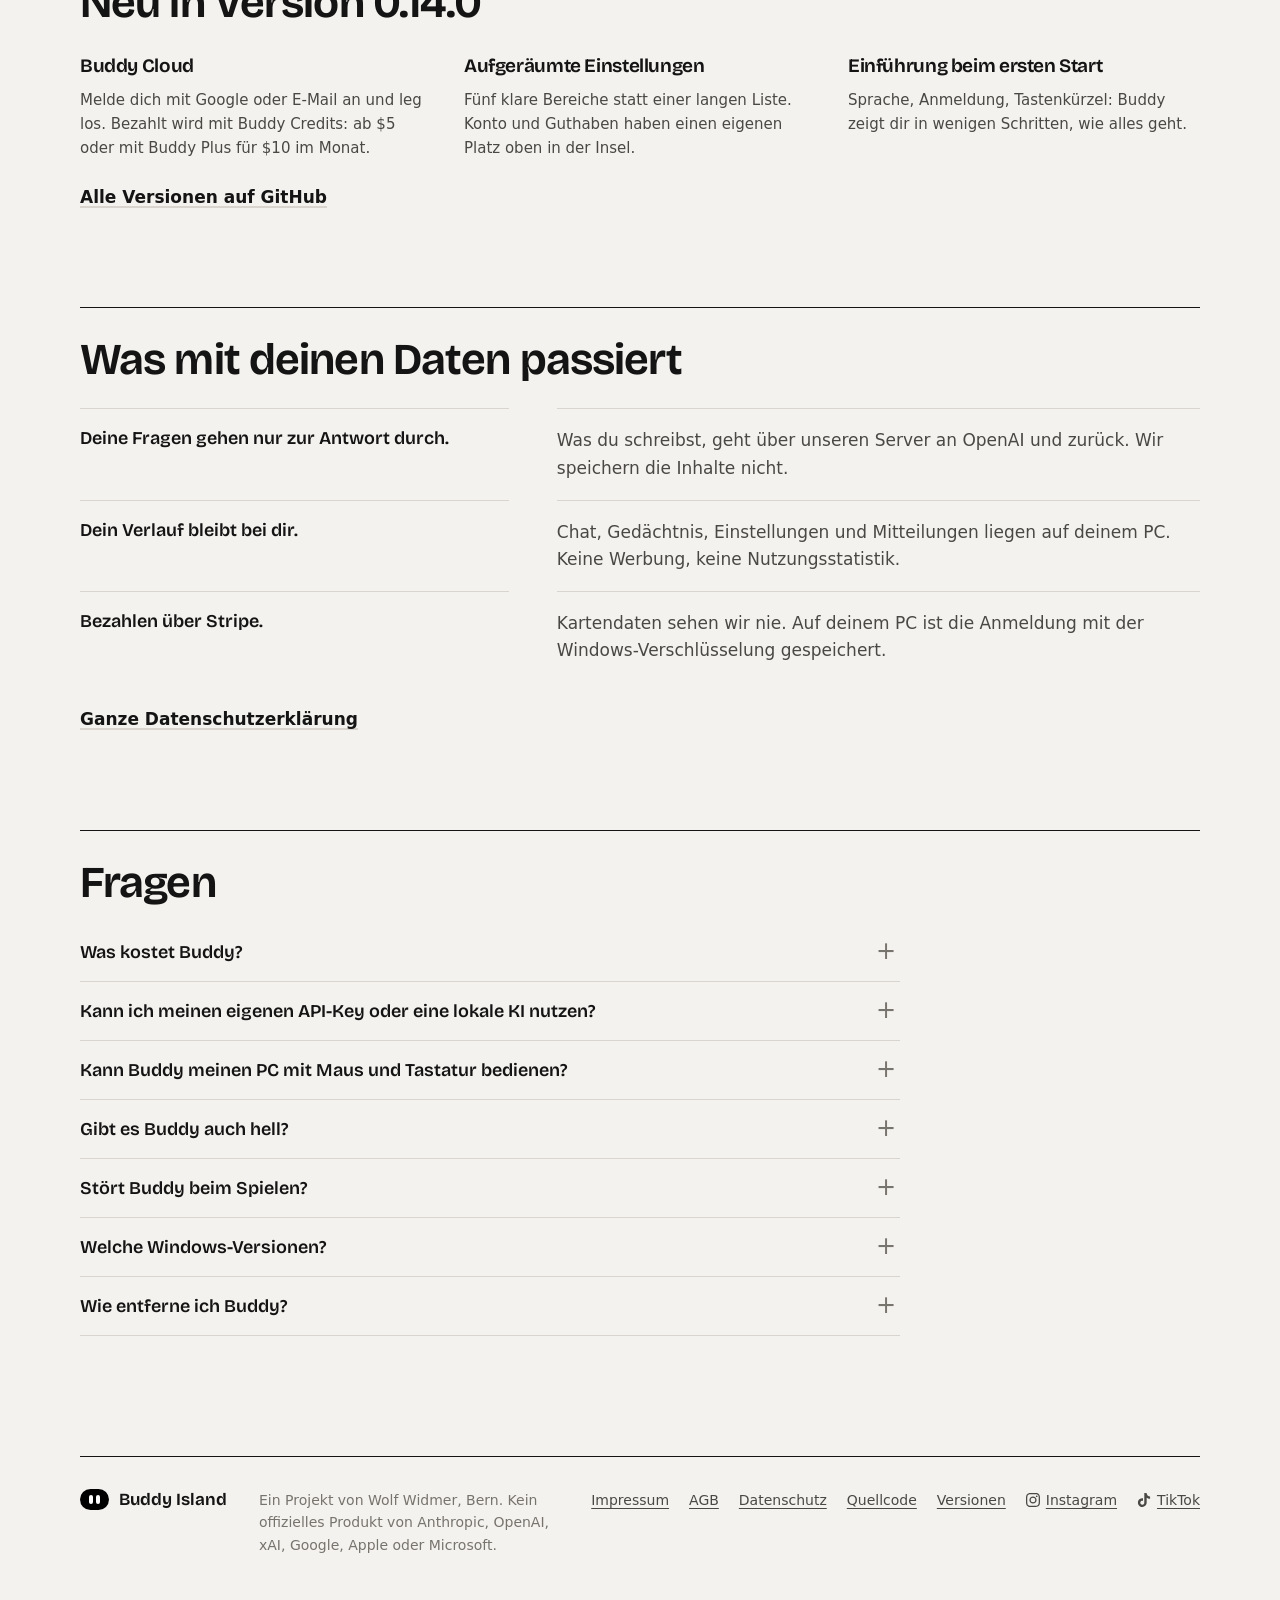
==== commit 3245cbae: "0.14.0: eigenes Wakeword (Vosk) im Datenschutz, Versionsnummer Co-Authored-By: Claude Opus 5.5 <nore" ====
--- a/index.html
+++ b/index.html
@@ -4,7 +4,7 @@
   <meta charset="utf-8">
   <meta name="viewport" content="width=device-width, initial-scale=1">
   <title>Buddy Island – KI-Assistent oben am Windows-Bildschirm</title>
-  <meta name="description" content="Buddy Island ist ein KI-Assistent für Windows 10 und 11, der als kleine Insel oben am Bildschirm wohnt. Ein Konto bei Buddy Cloud, bezahlt mit Buddy Credits.">
+  <meta name="description" content="Buddy Island ist ein Open-Source-Assistent für Windows 10 und 11, der als kleine Insel oben am Bildschirm wohnt. Ein Konto bei Buddy Cloud, bezahlt mit Buddy Credits.">
   <link rel="canonical" href="https://buddy-island.top/">
   <meta property="og:type" content="website">
   <meta property="og:locale" content="de_CH">
@@ -37,19 +37,20 @@
           <li><a href="#fragen">Fragen</a></li>
         </ul>
       </nav>
-      <a class="btn btn-small" href="https://github.com/wolfawidmer-sudo/buddy-island-releases/releases/latest" data-download>Download</a>
+      <a class="btn btn-small" href="https://github.com/wolfawidmer-sudo/buddy-island/releases/latest" data-download>Download</a>
     </div>
   </header>
 
   <main id="inhalt">
     <section class="hero wrap">
-      <p class="eyebrow">Für Windows 10 und 11</p>
+      <p class="eyebrow">Für Windows 10 und 11 · Open Source</p>
       <h1>Ein Assistent, der oben am Bildschirm wohnt.</h1>
       <p class="lead">Buddy Island ist eine kleine schwarze Insel oben in der Mitte von Windows. Ein Tastendruck, und du fragst, stellst einen Timer oder siehst deine Mitteilungen, ohne ein Fenster zu wechseln. Anmelden, Guthaben laden, loslegen.</p>
       <div class="cta">
-        <a class="btn" href="https://github.com/wolfawidmer-sudo/buddy-island-releases/releases/latest" data-download>Für Windows herunterladen</a>
+        <a class="btn" href="https://github.com/wolfawidmer-sudo/buddy-island/releases/latest" data-download>Für Windows herunterladen</a>
+        <a class="link" href="https://github.com/wolfawidmer-sudo/buddy-island">Quellcode ansehen</a>
       </div>
-      <p class="meta"><span data-version>Version 0.13.0</span><span data-size></span> · Download kostenlos</p>
+      <p class="meta"><span data-version>Version 0.14.0</span><span data-size></span> · Download kostenlos · MIT-Lizenz</p>
 
       <figure class="stage">
         <div class="stage-screen">
@@ -124,13 +125,13 @@
     </section>
 
     <section class="block wrap" id="neu" aria-labelledby="neu-t">
-      <h2 id="neu-t">Neu in <span data-series-label>Version 0.13</span></h2>
-      <ul class="news" id="newsList" data-series="0.13">
+      <h2 id="neu-t">Neu in <span data-version>Version 0.14.0</span></h2>
+      <ul class="news" id="newsList">
         <li><h3>Buddy Cloud</h3><p>Melde dich mit Google oder E-Mail an und leg los. Bezahlt wird mit Buddy Credits: ab $5 oder mit Buddy Plus für $10 im Monat.</p></li>
         <li><h3>Aufgeräumte Einstellungen</h3><p>Fünf klare Bereiche statt einer langen Liste. Konto und Guthaben haben einen eigenen Platz oben in der Insel.</p></li>
         <li><h3>Einführung beim ersten Start</h3><p>Sprache, Anmeldung, Tastenkürzel: Buddy zeigt dir in wenigen Schritten, wie alles geht.</p></li>
       </ul>
-      <a class="link" href="https://github.com/wolfawidmer-sudo/buddy-island-releases/releases">Alle Versionen</a>
+      <a class="link" href="https://github.com/wolfawidmer-sudo/buddy-island/releases">Alle Versionen auf GitHub</a>
     </section>
 
     <section class="block wrap" id="daten" aria-labelledby="daten-t">
@@ -167,7 +168,8 @@
       <li><a href="impressum.html">Impressum</a></li>
       <li><a href="agb.html">AGB</a></li>
       <li><a href="privacy.html">Datenschutz</a></li>
-      <li><a href="https://github.com/wolfawidmer-sudo/buddy-island-releases/releases">Versionen</a></li>
+      <li><a href="https://github.com/wolfawidmer-sudo/buddy-island">Quellcode</a></li>
+      <li><a href="https://github.com/wolfawidmer-sudo/buddy-island/releases">Versionen</a></li>
       <li><a class="social" href="https://www.instagram.com/buddy_island/" rel="noopener"><svg class="ico" viewBox="0 0 24 24" aria-hidden="true" focusable="false"><path fill="currentColor" d="M7.0301.084c-1.2768.0602-2.1487.264-2.911.5634-.7888.3075-1.4575.72-2.1228 1.3877-.6652.6677-1.075 1.3368-1.3802 2.127-.2954.7638-.4956 1.6365-.552 2.914-.0564 1.2775-.0689 1.6882-.0626 4.947.0062 3.2586.0206 3.6671.0825 4.9473.061 1.2765.264 2.1482.5635 2.9107.308.7889.72 1.4573 1.388 2.1228.6679.6655 1.3365 1.0743 2.1285 1.38.7632.295 1.6361.4961 2.9134.552 1.2773.056 1.6884.069 4.9462.0627 3.2578-.0062 3.668-.0207 4.9478-.0814 1.28-.0607 2.147-.2652 2.9098-.5633.7889-.3086 1.4578-.72 2.1228-1.3881.665-.6682 1.0745-1.3378 1.3795-2.1284.2957-.7632.4966-1.636.552-2.9124.056-1.2809.0692-1.6898.063-4.948-.0063-3.2583-.021-3.6668-.0817-4.9465-.0607-1.2797-.264-2.1487-.5633-2.9117-.3084-.7889-.72-1.4568-1.3876-2.1228C21.2982 1.33 20.628.9208 19.8378.6165 19.074.321 18.2017.1197 16.9244.0645 15.6471.0093 15.236-.005 11.977.0014 8.718.0076 8.31.0215 7.0301.0839m.1402 21.6932c-1.17-.0509-1.8053-.2453-2.2287-.408-.5606-.216-.96-.4771-1.3819-.895-.422-.4178-.6811-.8186-.9-1.378-.1644-.4234-.3624-1.058-.4171-2.228-.0595-1.2645-.072-1.6442-.079-4.848-.007-3.2037.0053-3.583.0607-4.848.05-1.169.2456-1.805.408-2.2282.216-.5613.4762-.96.895-1.3816.4188-.4217.8184-.6814 1.3783-.9003.423-.1651 1.0575-.3614 2.227-.4171 1.2655-.06 1.6447-.072 4.848-.079 3.2033-.007 3.5835.005 4.8495.0608 1.169.0508 1.8053.2445 2.228.408.5608.216.96.4754 1.3816.895.4217.4194.6816.8176.9005 1.3787.1653.4217.3617 1.056.4169 2.2263.0602 1.2655.0739 1.645.0796 4.848.0058 3.203-.0055 3.5834-.061 4.848-.051 1.17-.245 1.8055-.408 2.2294-.216.5604-.4763.96-.8954 1.3814-.419.4215-.8181.6811-1.3783.9-.4224.1649-1.0577.3617-2.2262.4174-1.2656.0595-1.6448.072-4.8493.079-3.2045.007-3.5825-.006-4.848-.0608M16.953 5.5864A1.44 1.44 0 1 0 18.39 4.144a1.44 1.44 0 0 0-1.437 1.4424M5.8385 12.012c.0067 3.4032 2.7706 6.1557 6.173 6.1493 3.4026-.0065 6.157-2.7701 6.1506-6.1733-.0065-3.4032-2.771-6.1565-6.174-6.1498-3.403.0067-6.156 2.771-6.1496 6.1738M8 12.0077a4 4 0 1 1 4.008 3.9921A3.9996 3.9996 0 0 1 8 12.0077"/></svg>Instagram</a></li>
       <li><a class="social" href="https://www.tiktok.com/@buddy_island" rel="noopener"><svg class="ico" viewBox="0 0 24 24" aria-hidden="true" focusable="false"><path fill="currentColor" d="M12.525.02c1.31-.02 2.61-.01 3.91-.02.08 1.53.63 3.09 1.75 4.17 1.12 1.11 2.7 1.62 4.24 1.79v4.03c-1.44-.05-2.89-.35-4.2-.97-.57-.26-1.1-.59-1.62-.93-.01 2.92.01 5.84-.02 8.75-.08 1.4-.54 2.79-1.35 3.94-1.31 1.92-3.58 3.17-5.91 3.21-1.43.08-2.86-.31-4.08-1.03-2.02-1.19-3.44-3.37-3.65-5.71-.02-.5-.03-1-.01-1.49.18-1.9 1.12-3.72 2.58-4.96 1.66-1.44 3.98-2.13 6.15-1.72.02 1.48-.04 2.96-.04 4.44-.99-.32-2.15-.23-3.02.37-.63.41-1.11 1.04-1.36 1.75-.21.51-.15 1.07-.14 1.61.24 1.64 1.82 3.02 3.5 2.87 1.12-.01 2.19-.66 2.77-1.61.19-.33.4-.67.41-1.06.1-1.79.06-3.57.07-5.36.01-4.03-.01-8.05.02-12.07z"/></svg>TikTok</a></li>
     </ul>
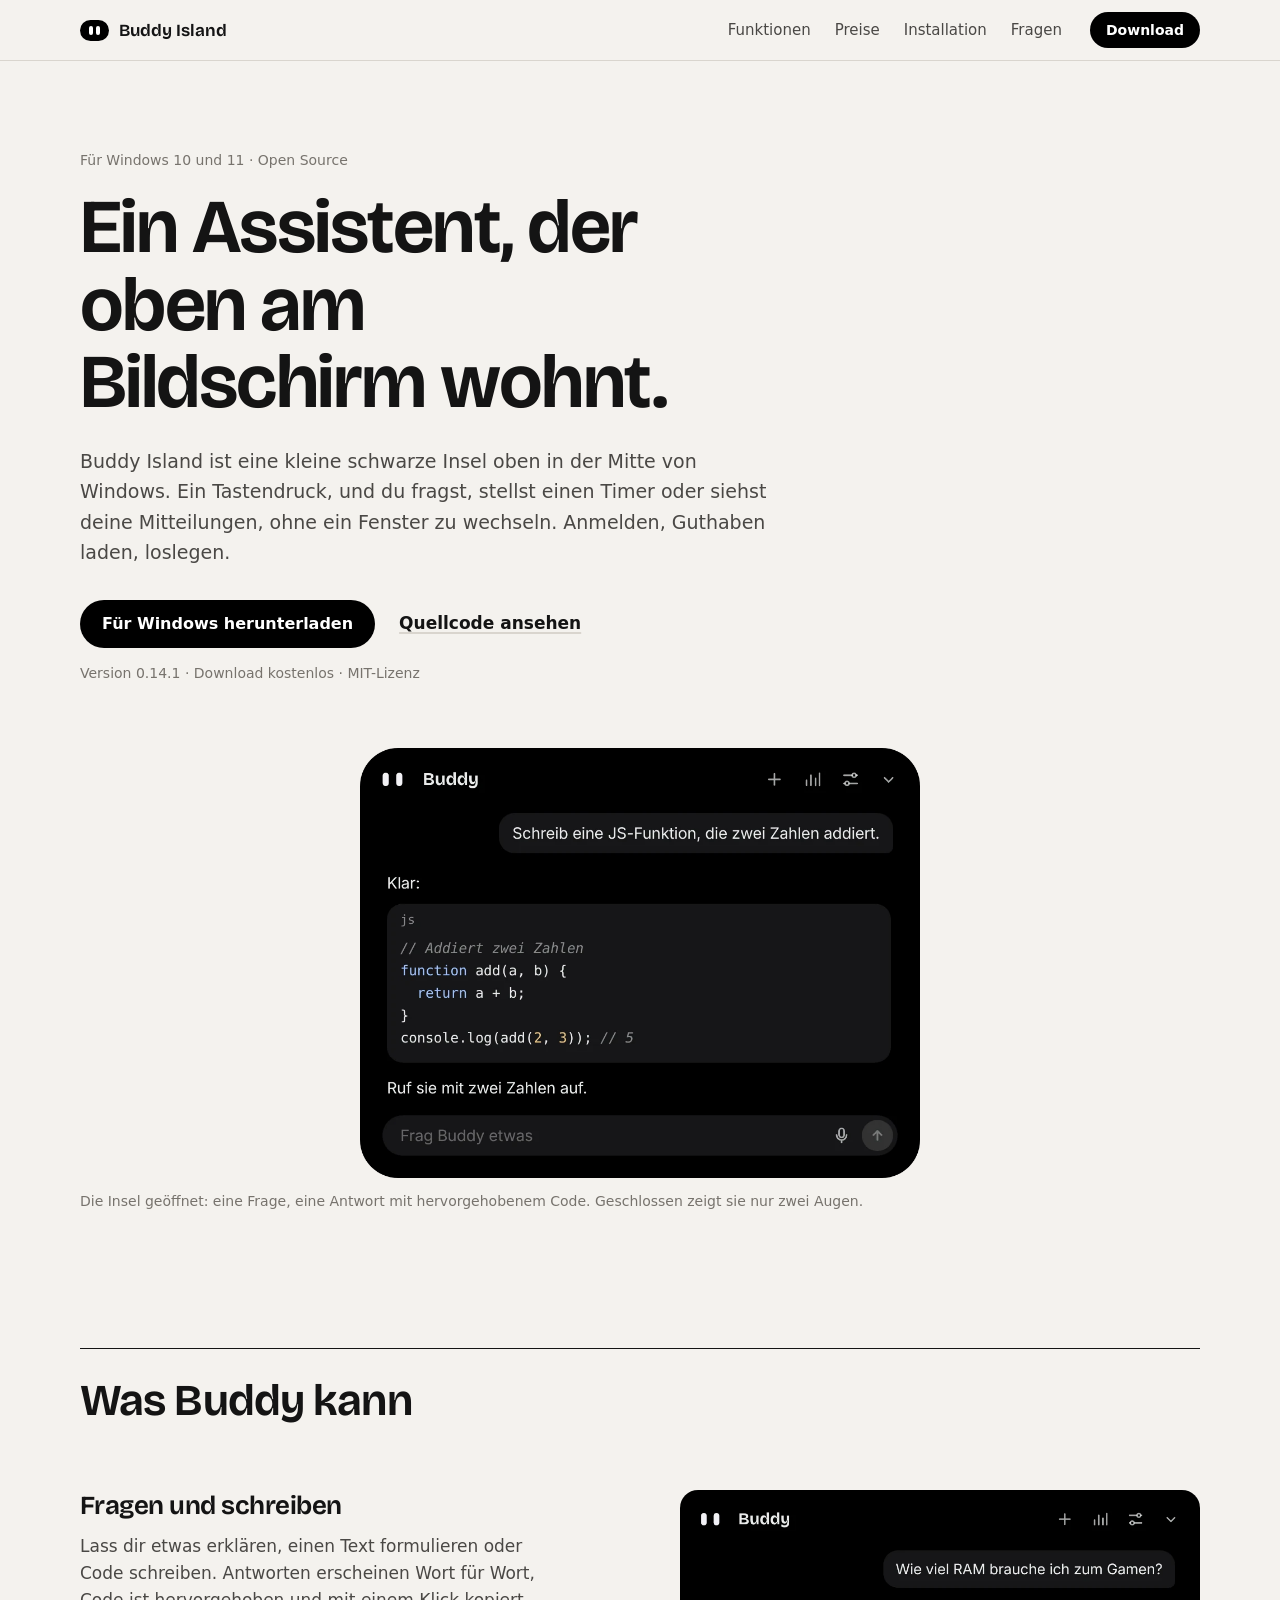
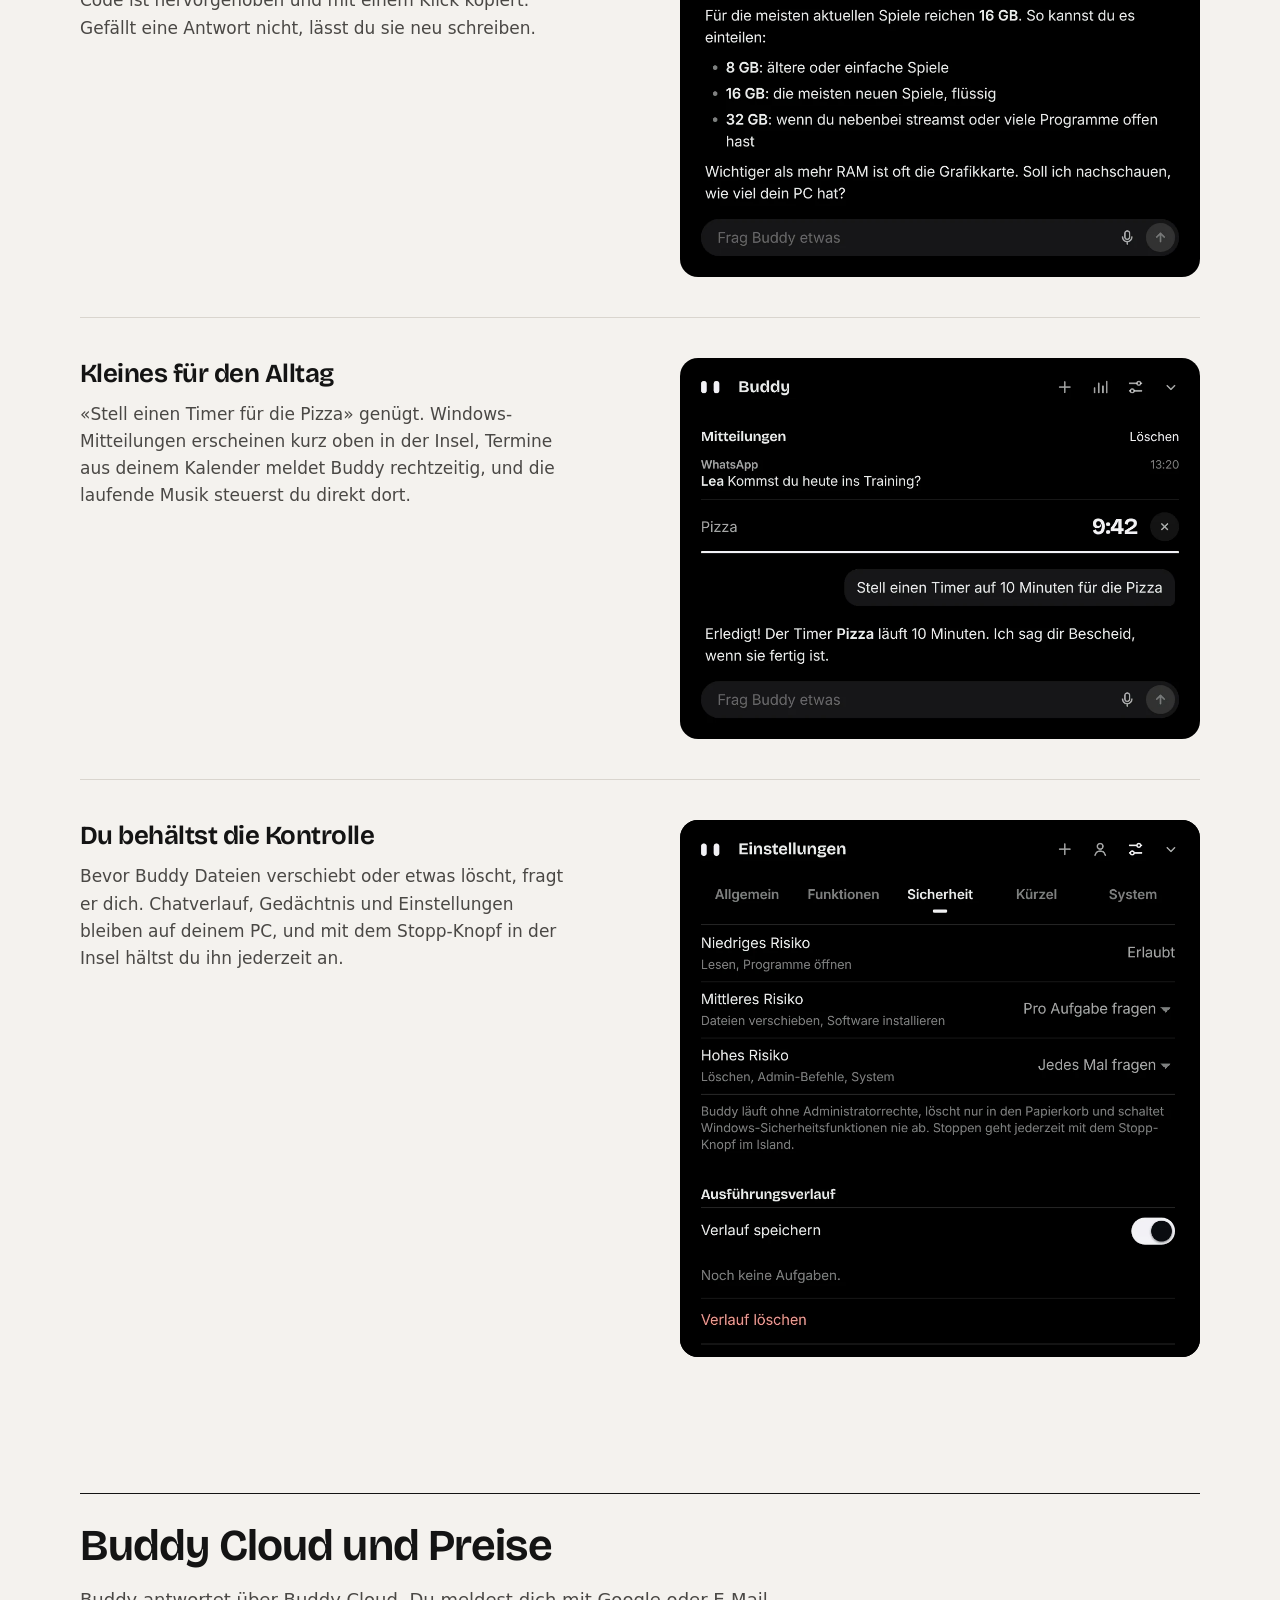
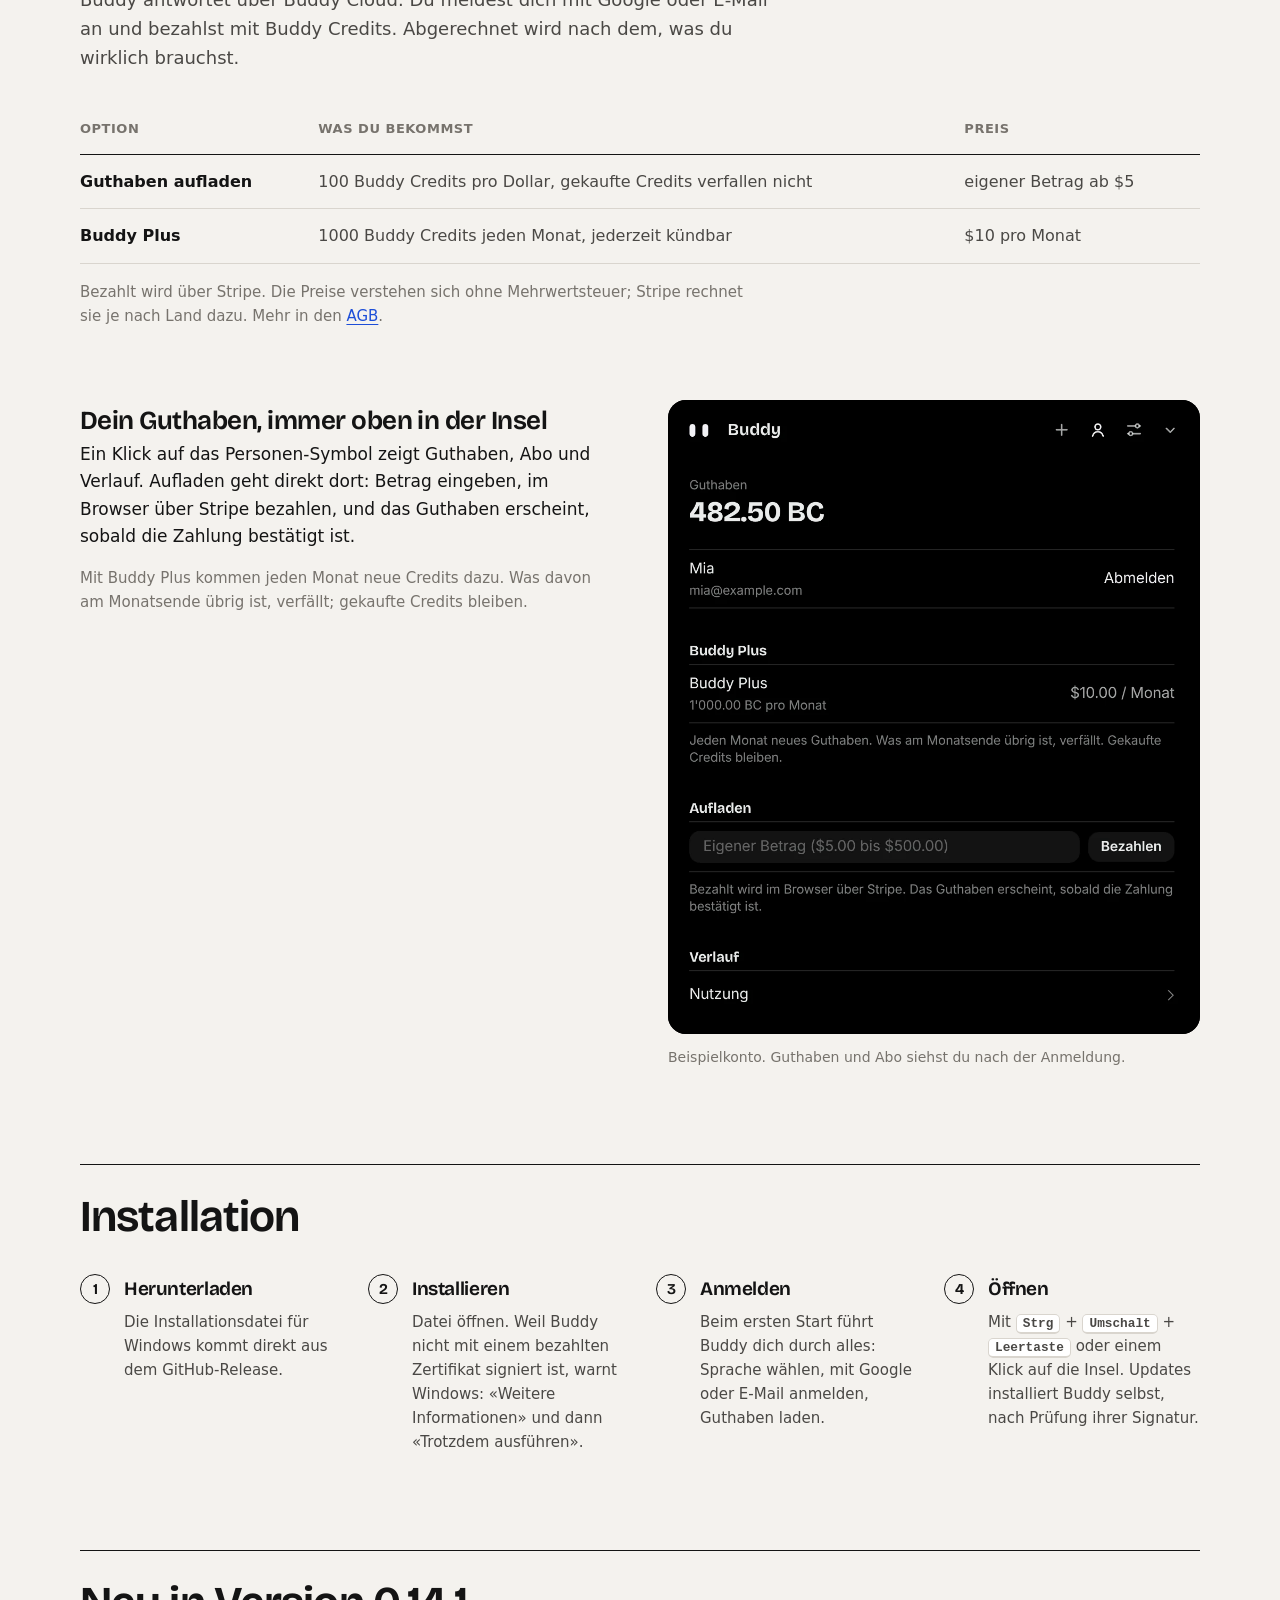
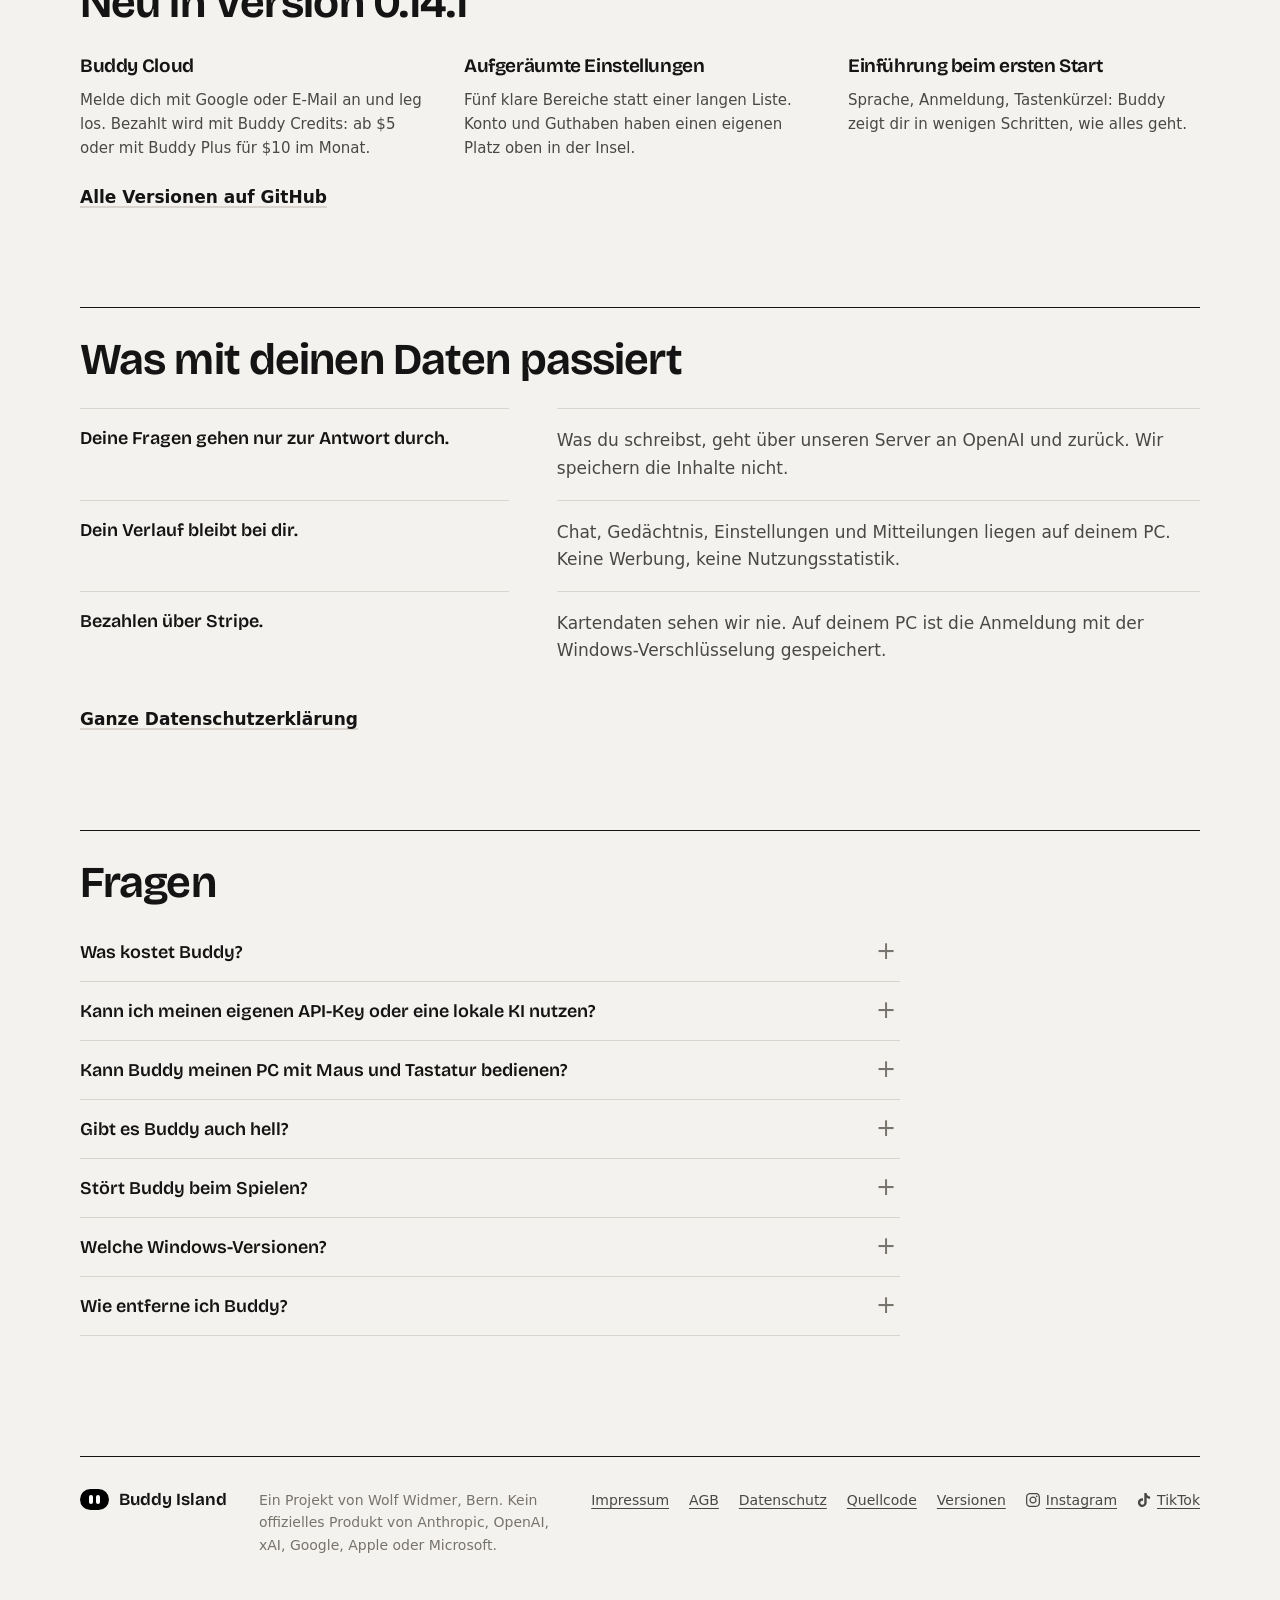
==== commit 868aa584: "Version 0.14.1 Co-Authored-By: Claude Opus 5.5 <noreply@anthropic.com> Claude-Session: https://claud" ====
--- a/index.html
+++ b/index.html
@@ -50,7 +50,7 @@
         <a class="btn" href="https://github.com/wolfawidmer-sudo/buddy-island/releases/latest" data-download>Für Windows herunterladen</a>
         <a class="link" href="https://github.com/wolfawidmer-sudo/buddy-island">Quellcode ansehen</a>
       </div>
-      <p class="meta"><span data-version>Version 0.14.0</span><span data-size></span> · Download kostenlos · MIT-Lizenz</p>
+      <p class="meta"><span data-version>Version 0.14.1</span><span data-size></span> · Download kostenlos · MIT-Lizenz</p>
 
       <figure class="stage">
         <div class="stage-screen">
@@ -125,7 +125,7 @@
     </section>
 
     <section class="block wrap" id="neu" aria-labelledby="neu-t">
-      <h2 id="neu-t">Neu in <span data-version>Version 0.14.0</span></h2>
+      <h2 id="neu-t">Neu in <span data-version>Version 0.14.1</span></h2>
       <ul class="news" id="newsList">
         <li><h3>Buddy Cloud</h3><p>Melde dich mit Google oder E-Mail an und leg los. Bezahlt wird mit Buddy Credits: ab $5 oder mit Buddy Plus für $10 im Monat.</p></li>
         <li><h3>Aufgeräumte Einstellungen</h3><p>Fünf klare Bereiche statt einer langen Liste. Konto und Guthaben haben einen eigenen Platz oben in der Insel.</p></li>
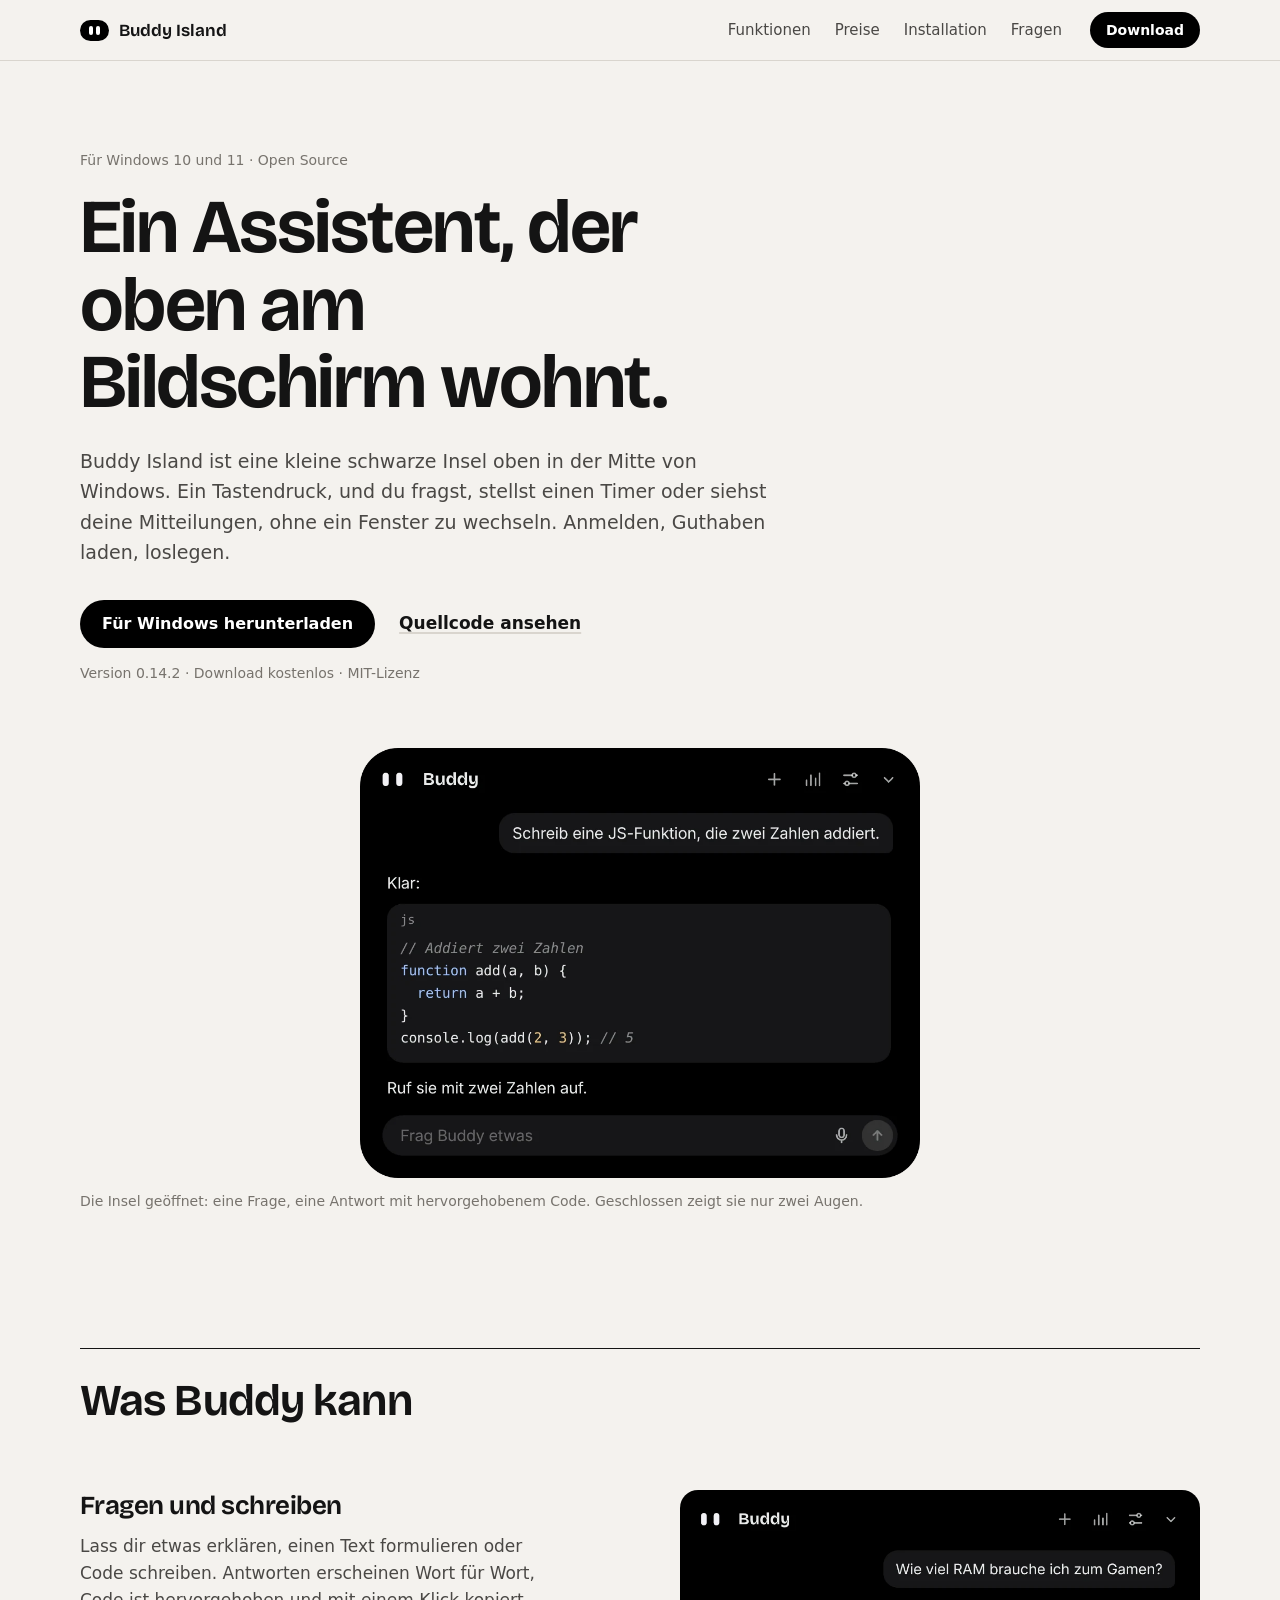
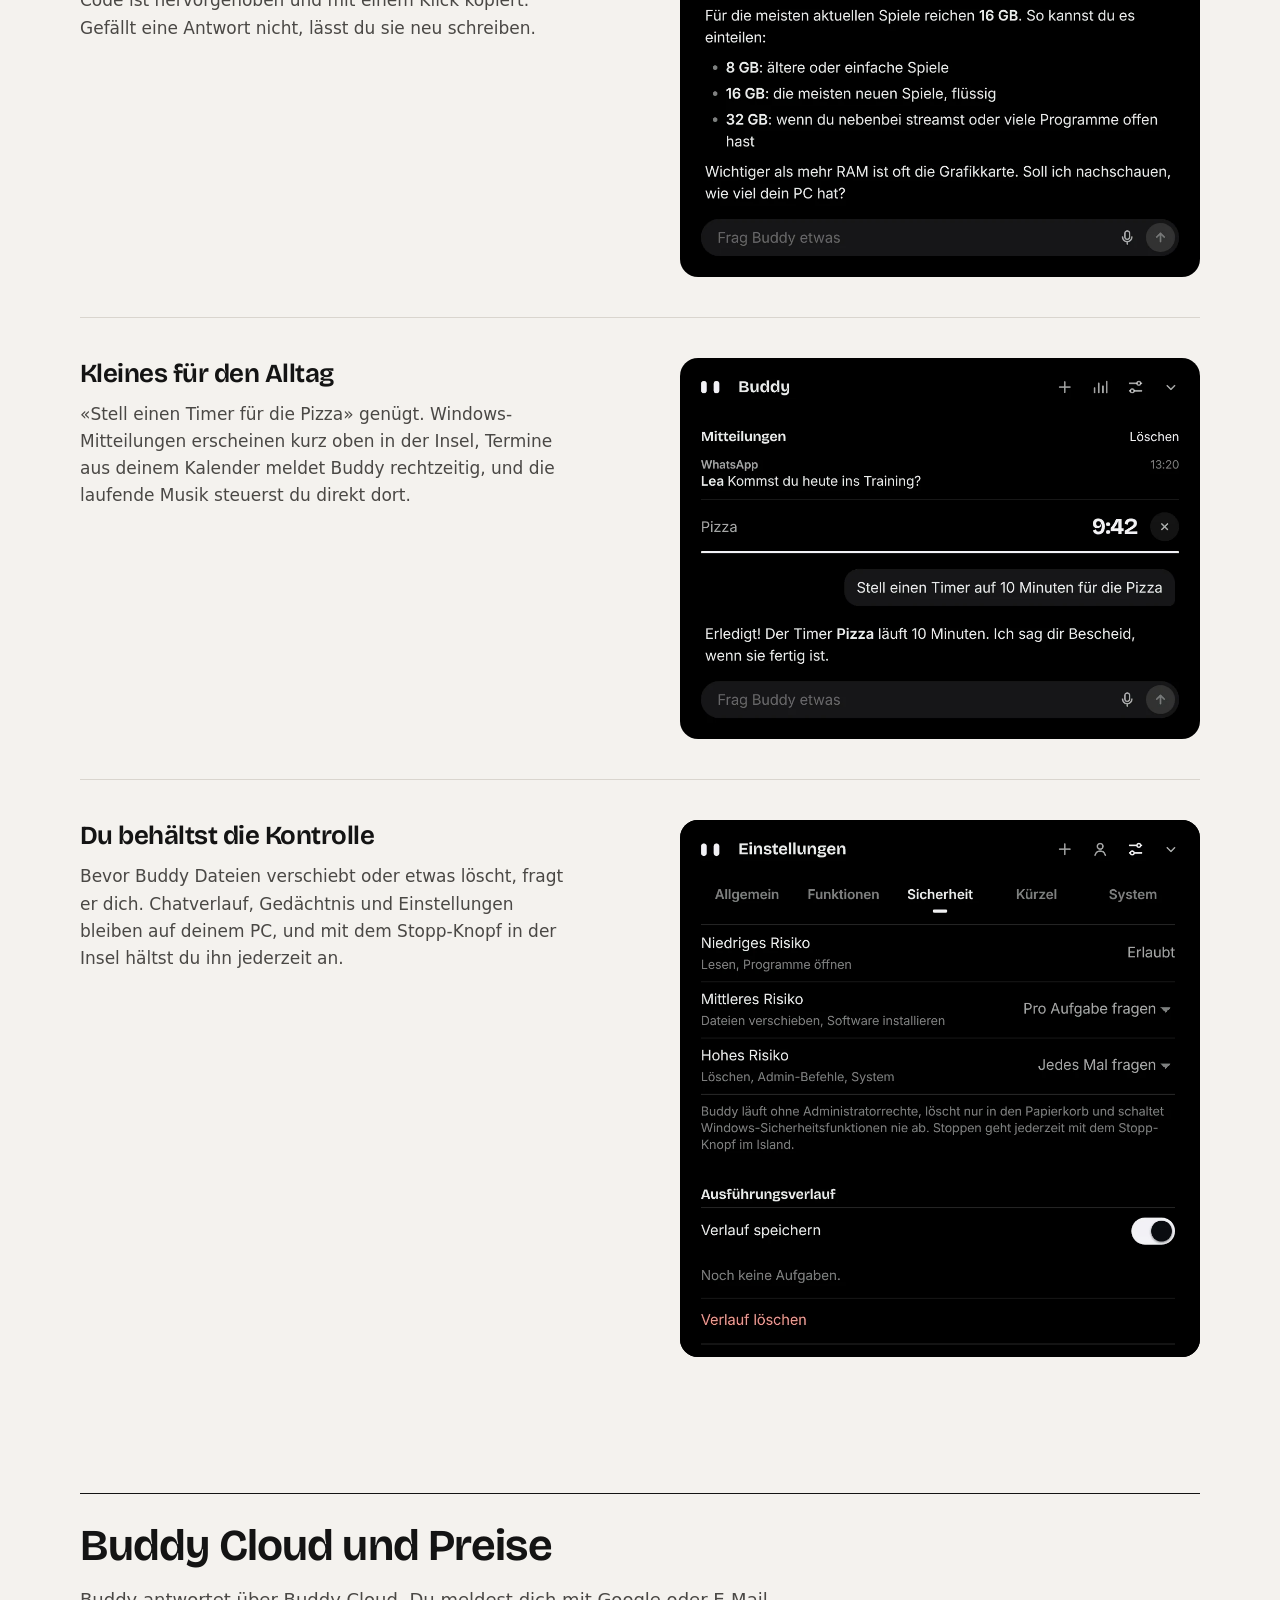
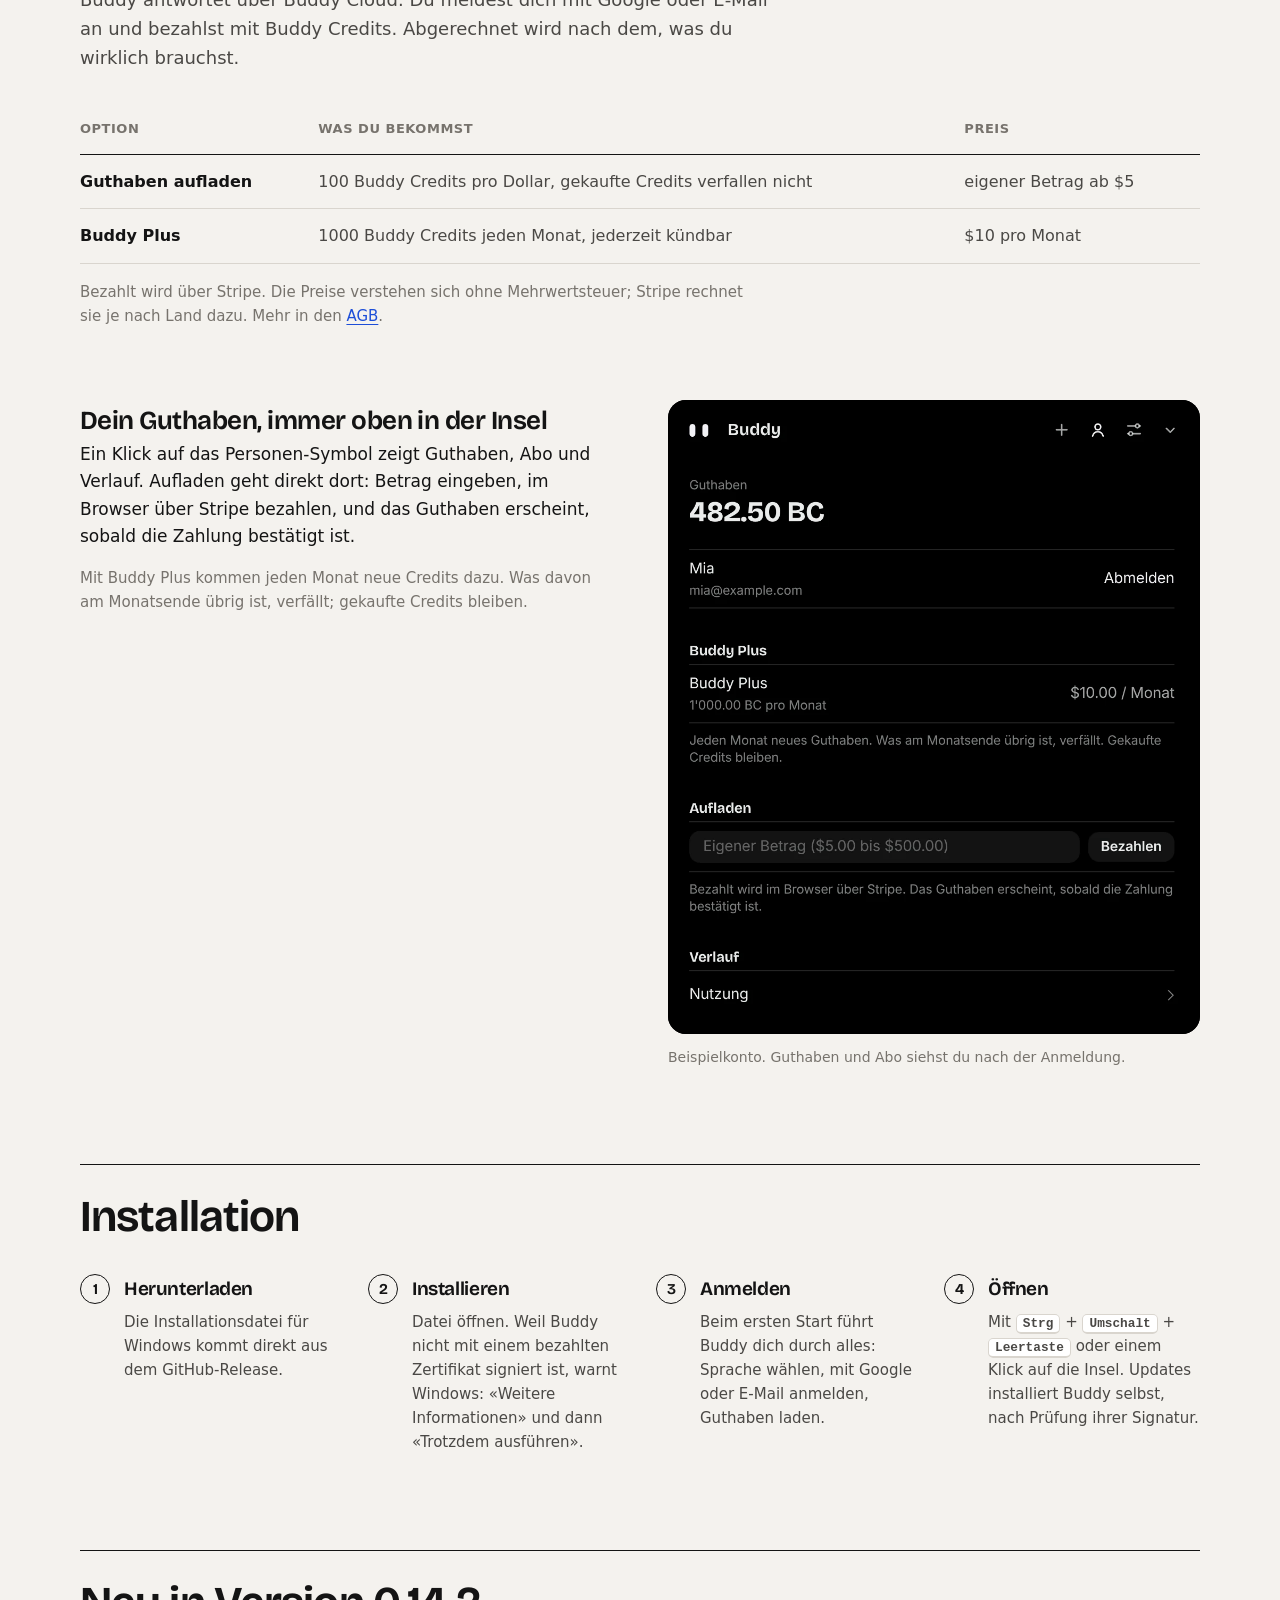
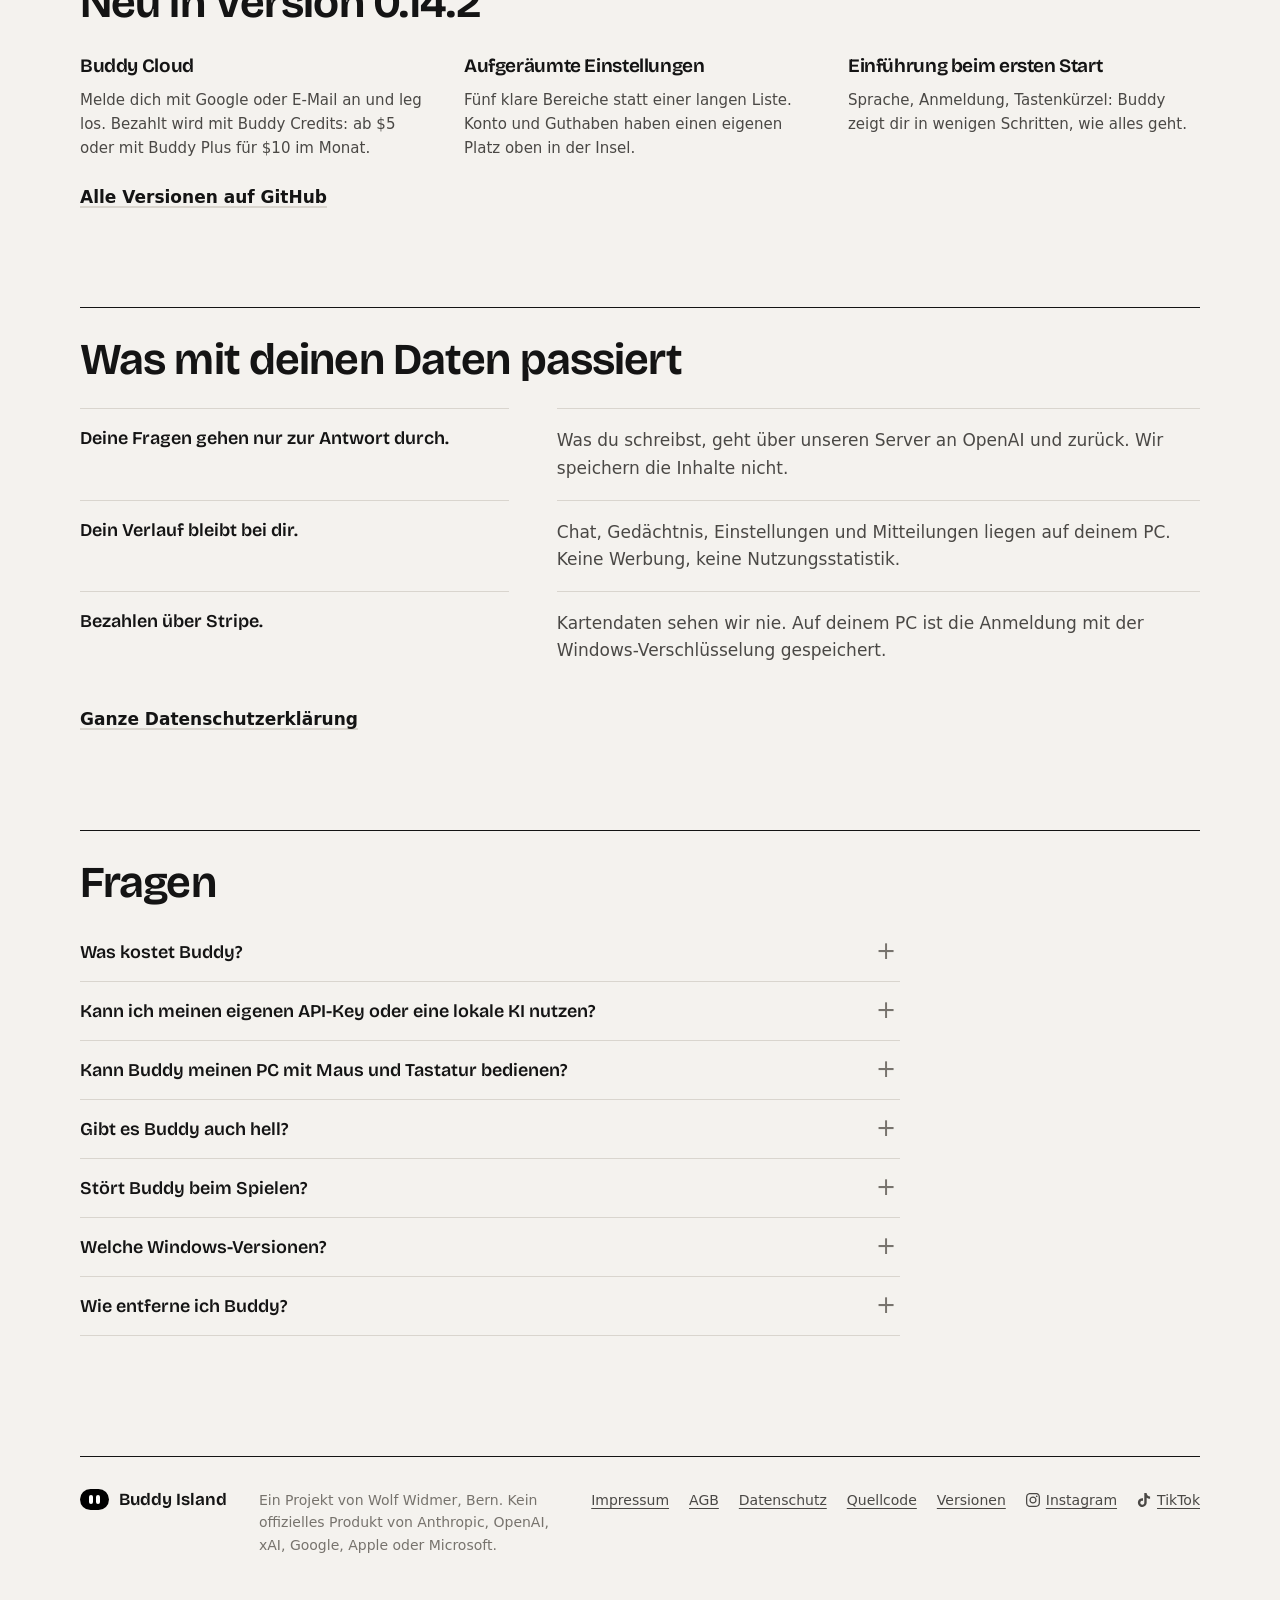
==== commit b03964f0: "Version 0.14.2 Co-Authored-By: Claude Opus 5.5 <noreply@anthropic.com> Claude-Session: https://claud" ====
--- a/index.html
+++ b/index.html
@@ -50,7 +50,7 @@
         <a class="btn" href="https://github.com/wolfawidmer-sudo/buddy-island/releases/latest" data-download>Für Windows herunterladen</a>
         <a class="link" href="https://github.com/wolfawidmer-sudo/buddy-island">Quellcode ansehen</a>
       </div>
-      <p class="meta"><span data-version>Version 0.14.1</span><span data-size></span> · Download kostenlos · MIT-Lizenz</p>
+      <p class="meta"><span data-version>Version 0.14.2</span><span data-size></span> · Download kostenlos · MIT-Lizenz</p>
 
       <figure class="stage">
         <div class="stage-screen">
@@ -125,7 +125,7 @@
     </section>
 
     <section class="block wrap" id="neu" aria-labelledby="neu-t">
-      <h2 id="neu-t">Neu in <span data-version>Version 0.14.1</span></h2>
+      <h2 id="neu-t">Neu in <span data-version>Version 0.14.2</span></h2>
       <ul class="news" id="newsList">
         <li><h3>Buddy Cloud</h3><p>Melde dich mit Google oder E-Mail an und leg los. Bezahlt wird mit Buddy Credits: ab $5 oder mit Buddy Plus für $10 im Monat.</p></li>
         <li><h3>Aufgeräumte Einstellungen</h3><p>Fünf klare Bereiche statt einer langen Liste. Konto und Guthaben haben einen eigenen Platz oben in der Insel.</p></li>
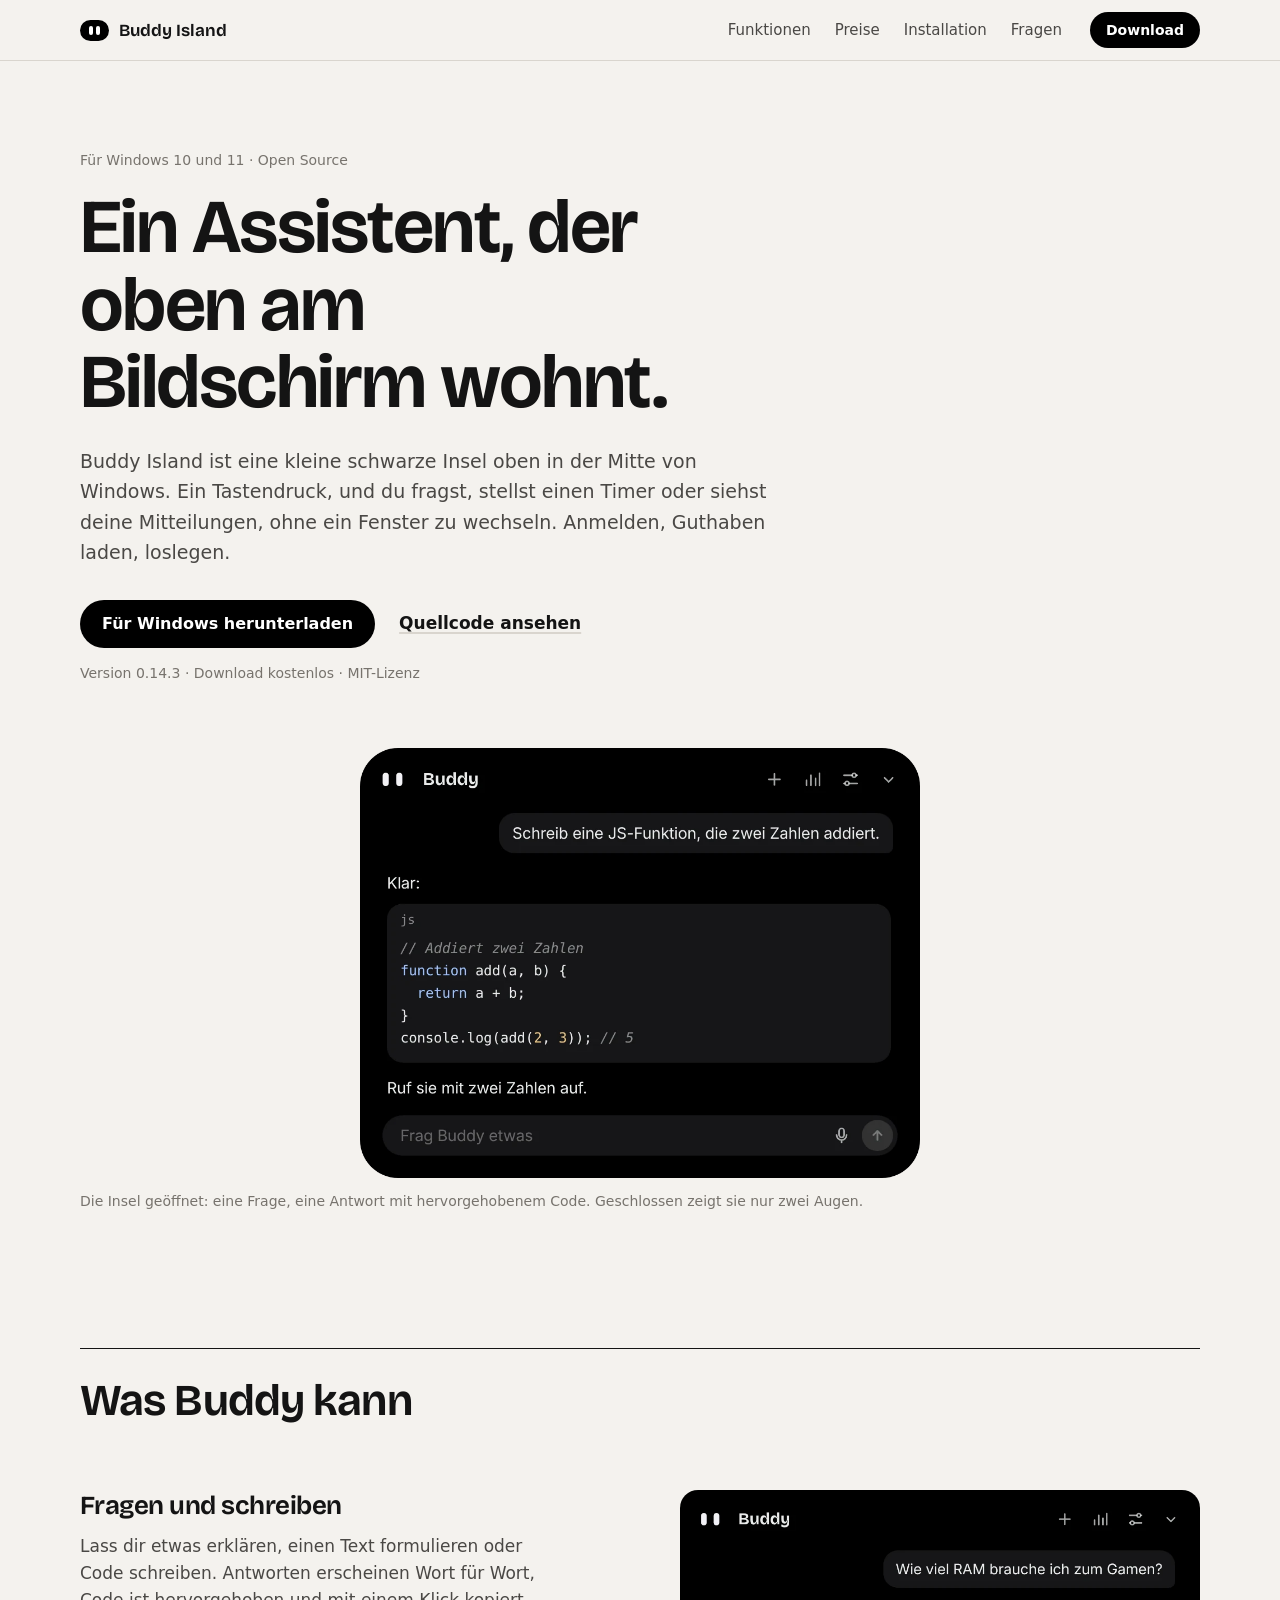
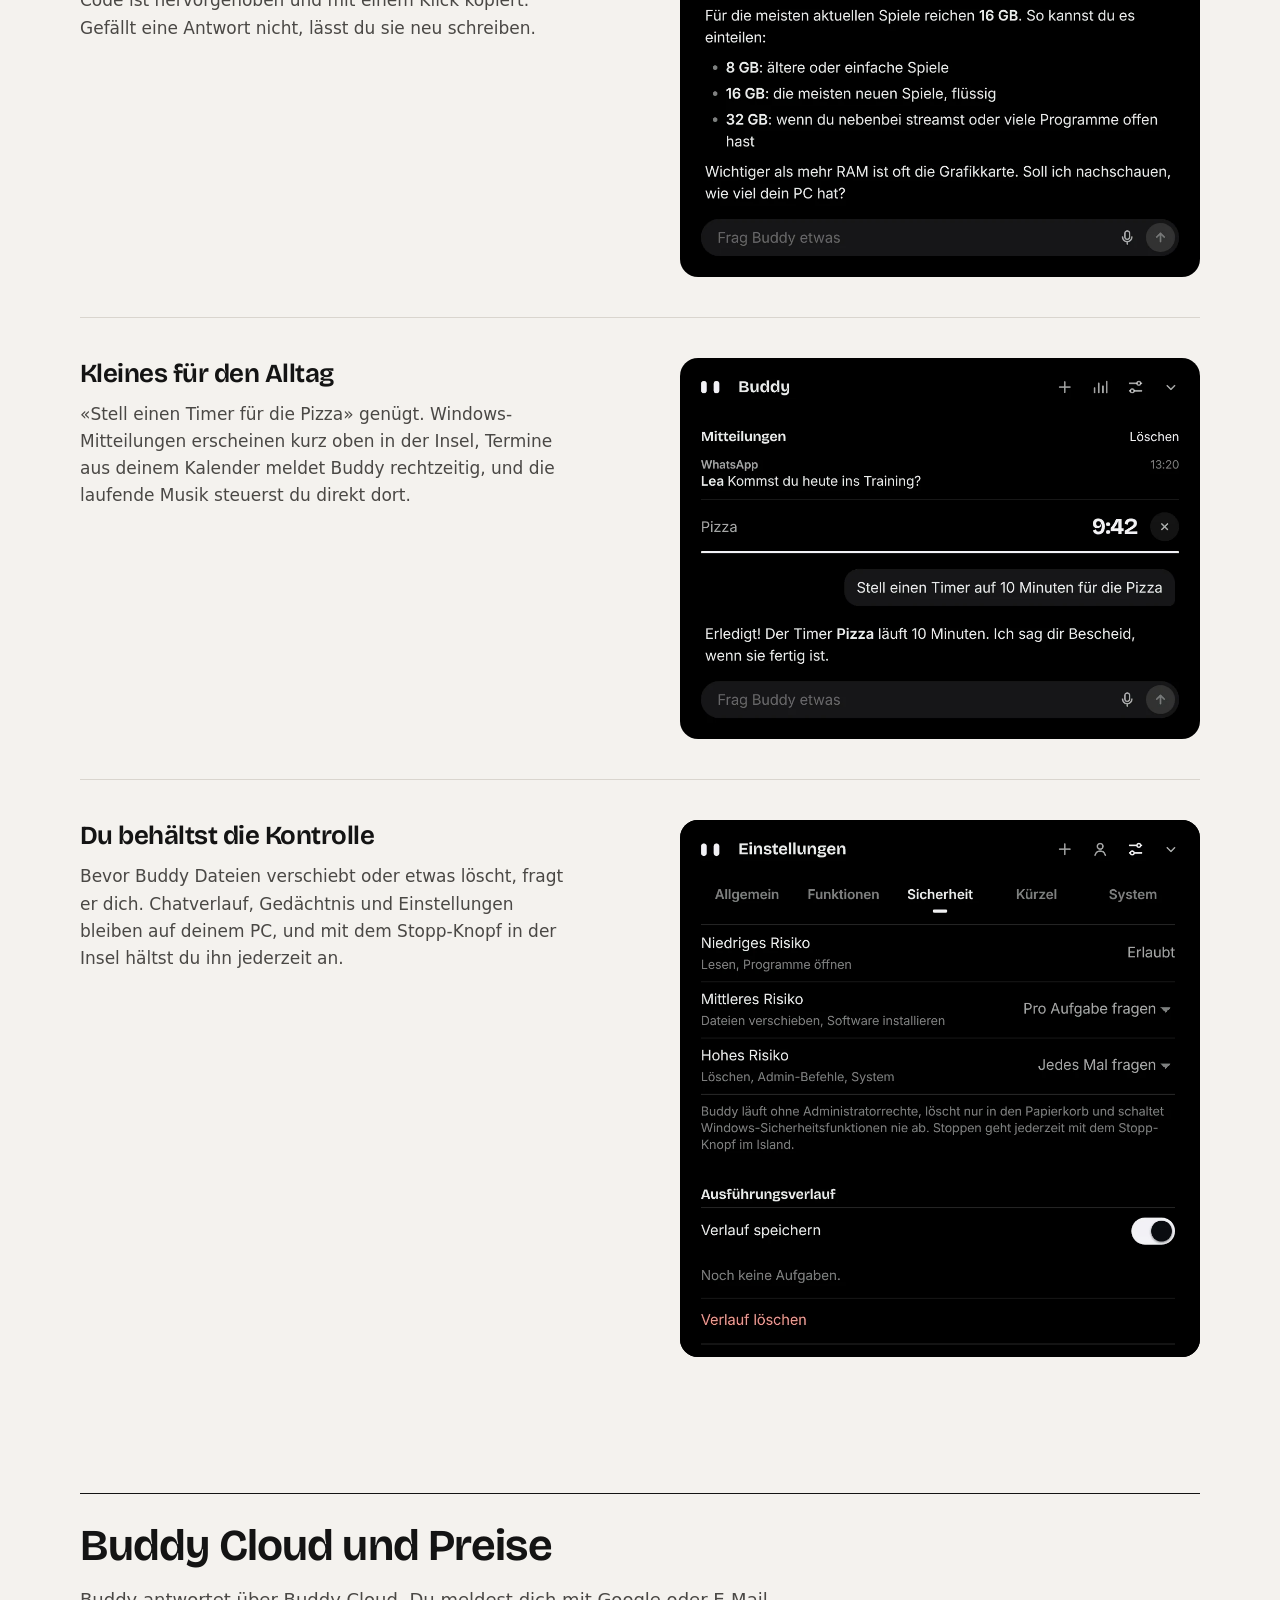
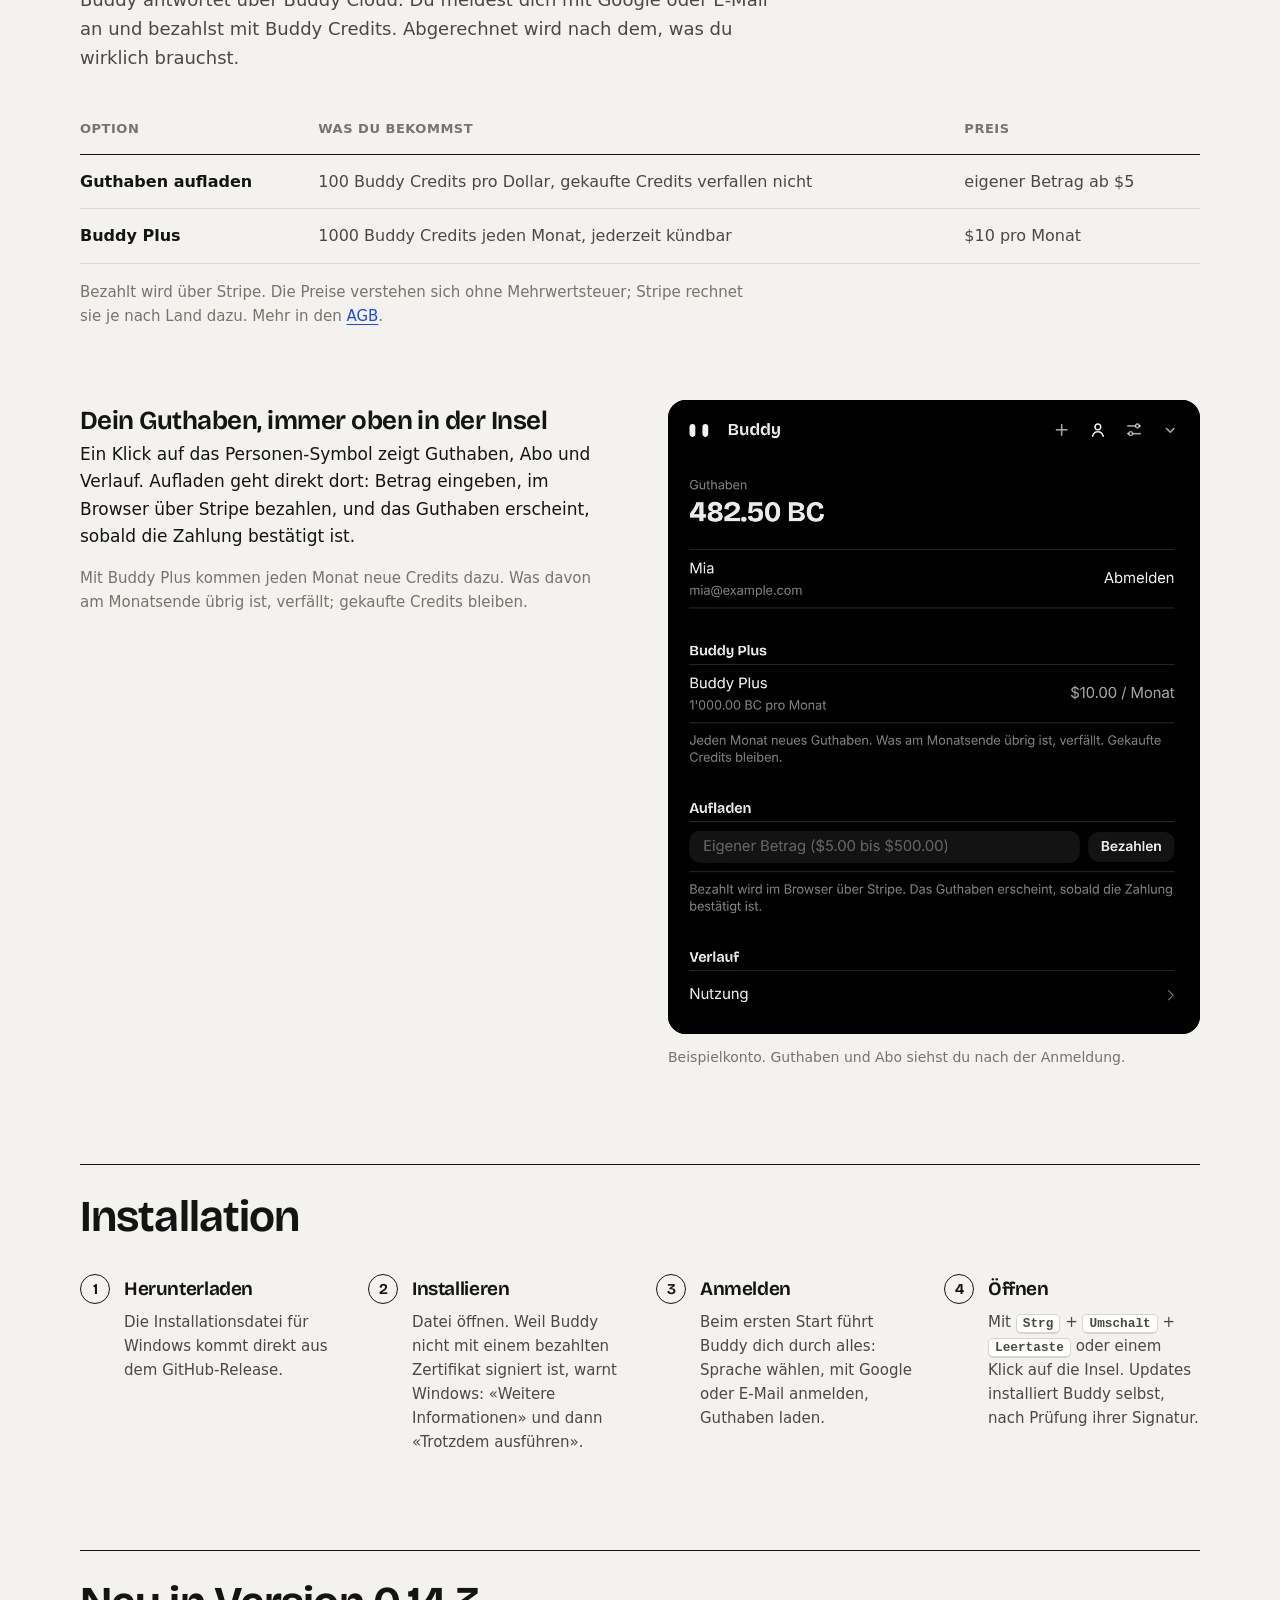
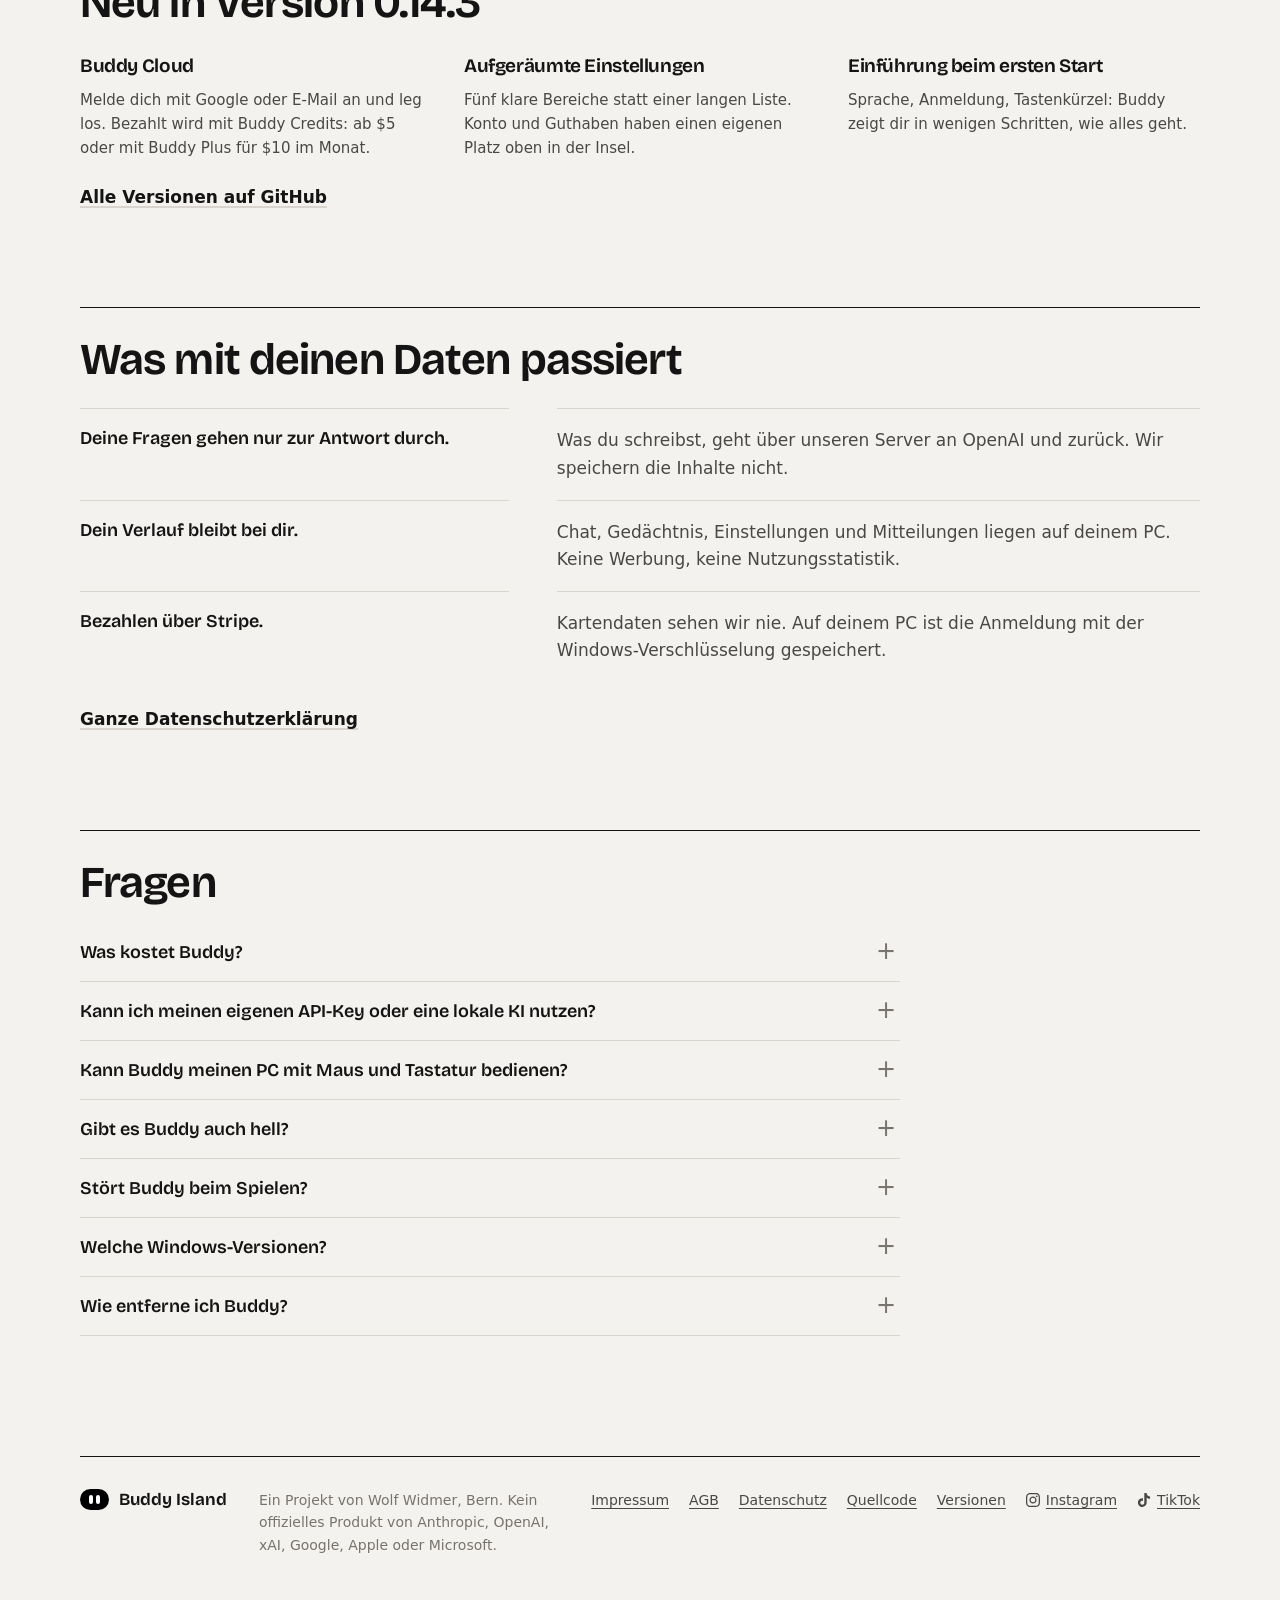
==== commit 50b9c163: "Version 0.14.3 Co-Authored-By: Claude Opus 5.5 <noreply@anthropic.com> Claude-Session: https://claud" ====
--- a/index.html
+++ b/index.html
@@ -50,7 +50,7 @@
         <a class="btn" href="https://github.com/wolfawidmer-sudo/buddy-island/releases/latest" data-download>Für Windows herunterladen</a>
         <a class="link" href="https://github.com/wolfawidmer-sudo/buddy-island">Quellcode ansehen</a>
       </div>
-      <p class="meta"><span data-version>Version 0.14.2</span><span data-size></span> · Download kostenlos · MIT-Lizenz</p>
+      <p class="meta"><span data-version>Version 0.14.3</span><span data-size></span> · Download kostenlos · MIT-Lizenz</p>
 
       <figure class="stage">
         <div class="stage-screen">
@@ -125,7 +125,7 @@
     </section>
 
     <section class="block wrap" id="neu" aria-labelledby="neu-t">
-      <h2 id="neu-t">Neu in <span data-version>Version 0.14.2</span></h2>
+      <h2 id="neu-t">Neu in <span data-version>Version 0.14.3</span></h2>
       <ul class="news" id="newsList">
         <li><h3>Buddy Cloud</h3><p>Melde dich mit Google oder E-Mail an und leg los. Bezahlt wird mit Buddy Credits: ab $5 oder mit Buddy Plus für $10 im Monat.</p></li>
         <li><h3>Aufgeräumte Einstellungen</h3><p>Fünf klare Bereiche statt einer langen Liste. Konto und Guthaben haben einen eigenen Platz oben in der Insel.</p></li>
